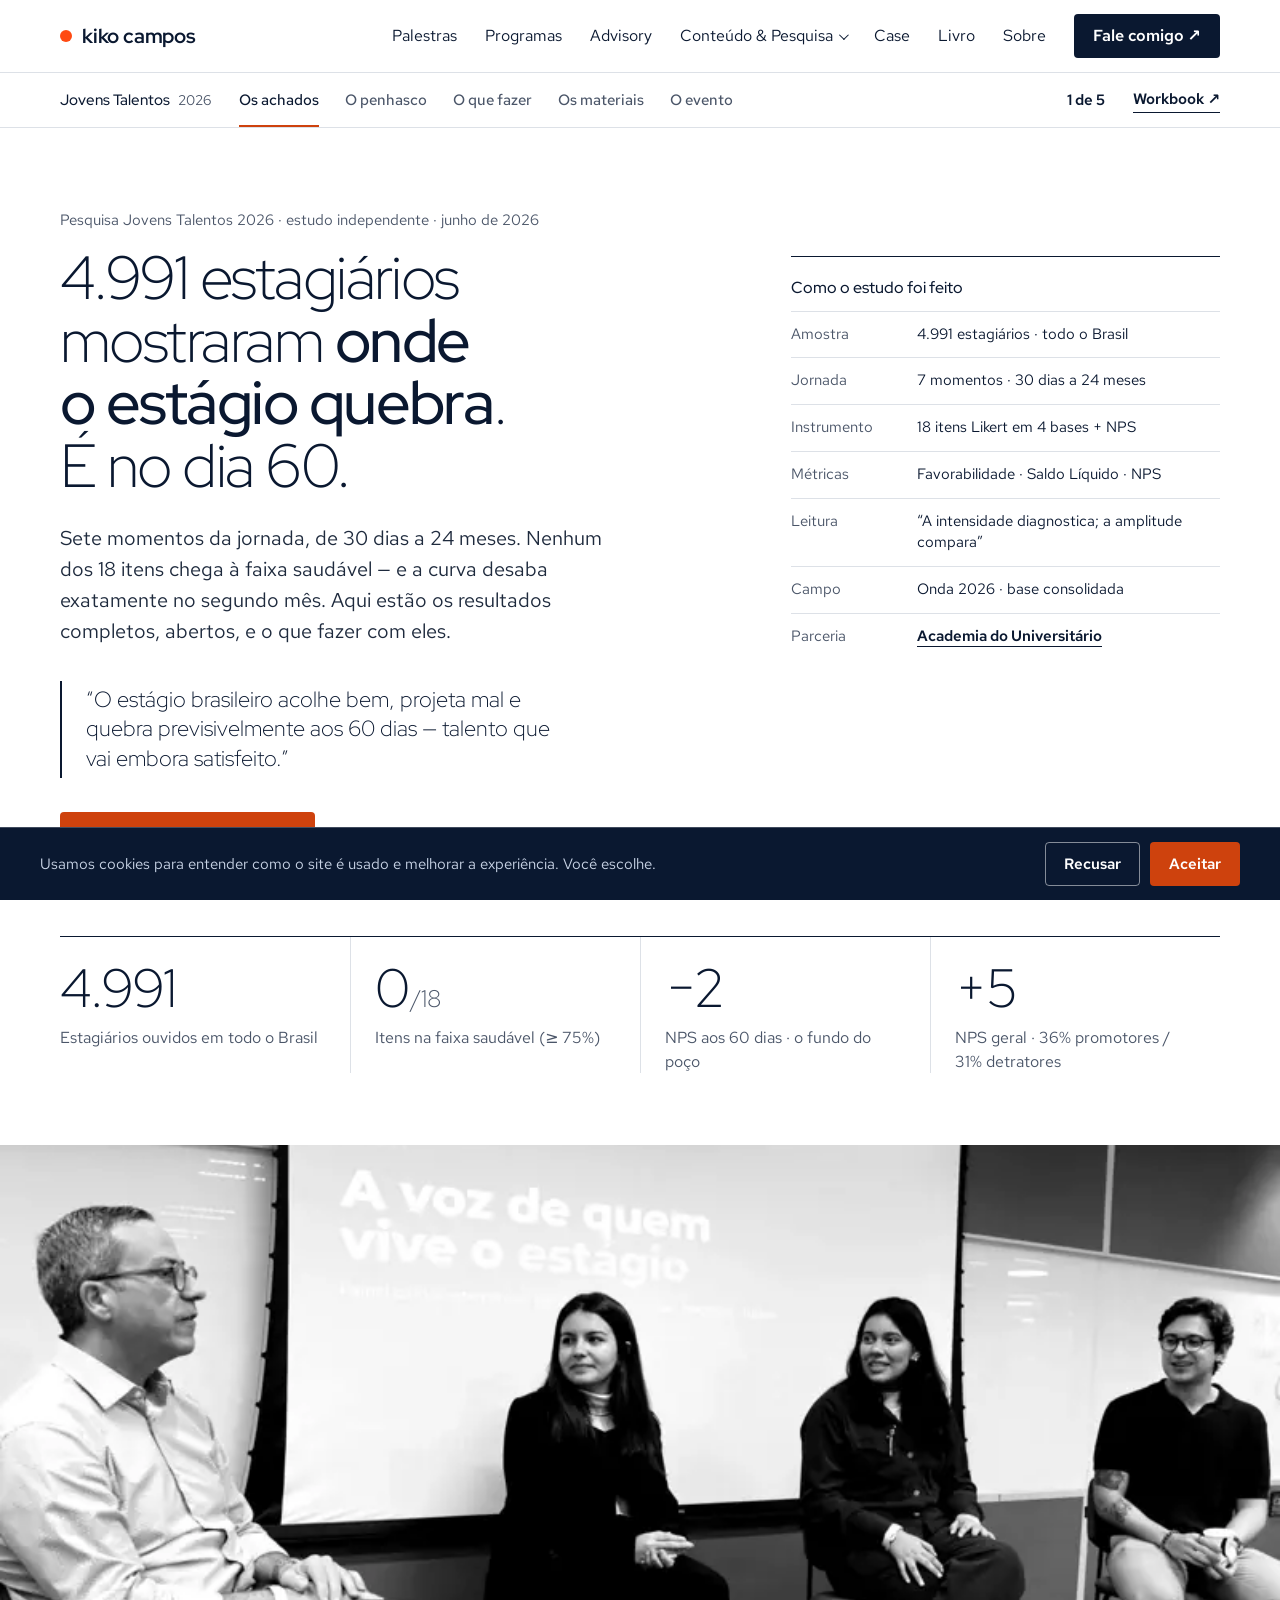
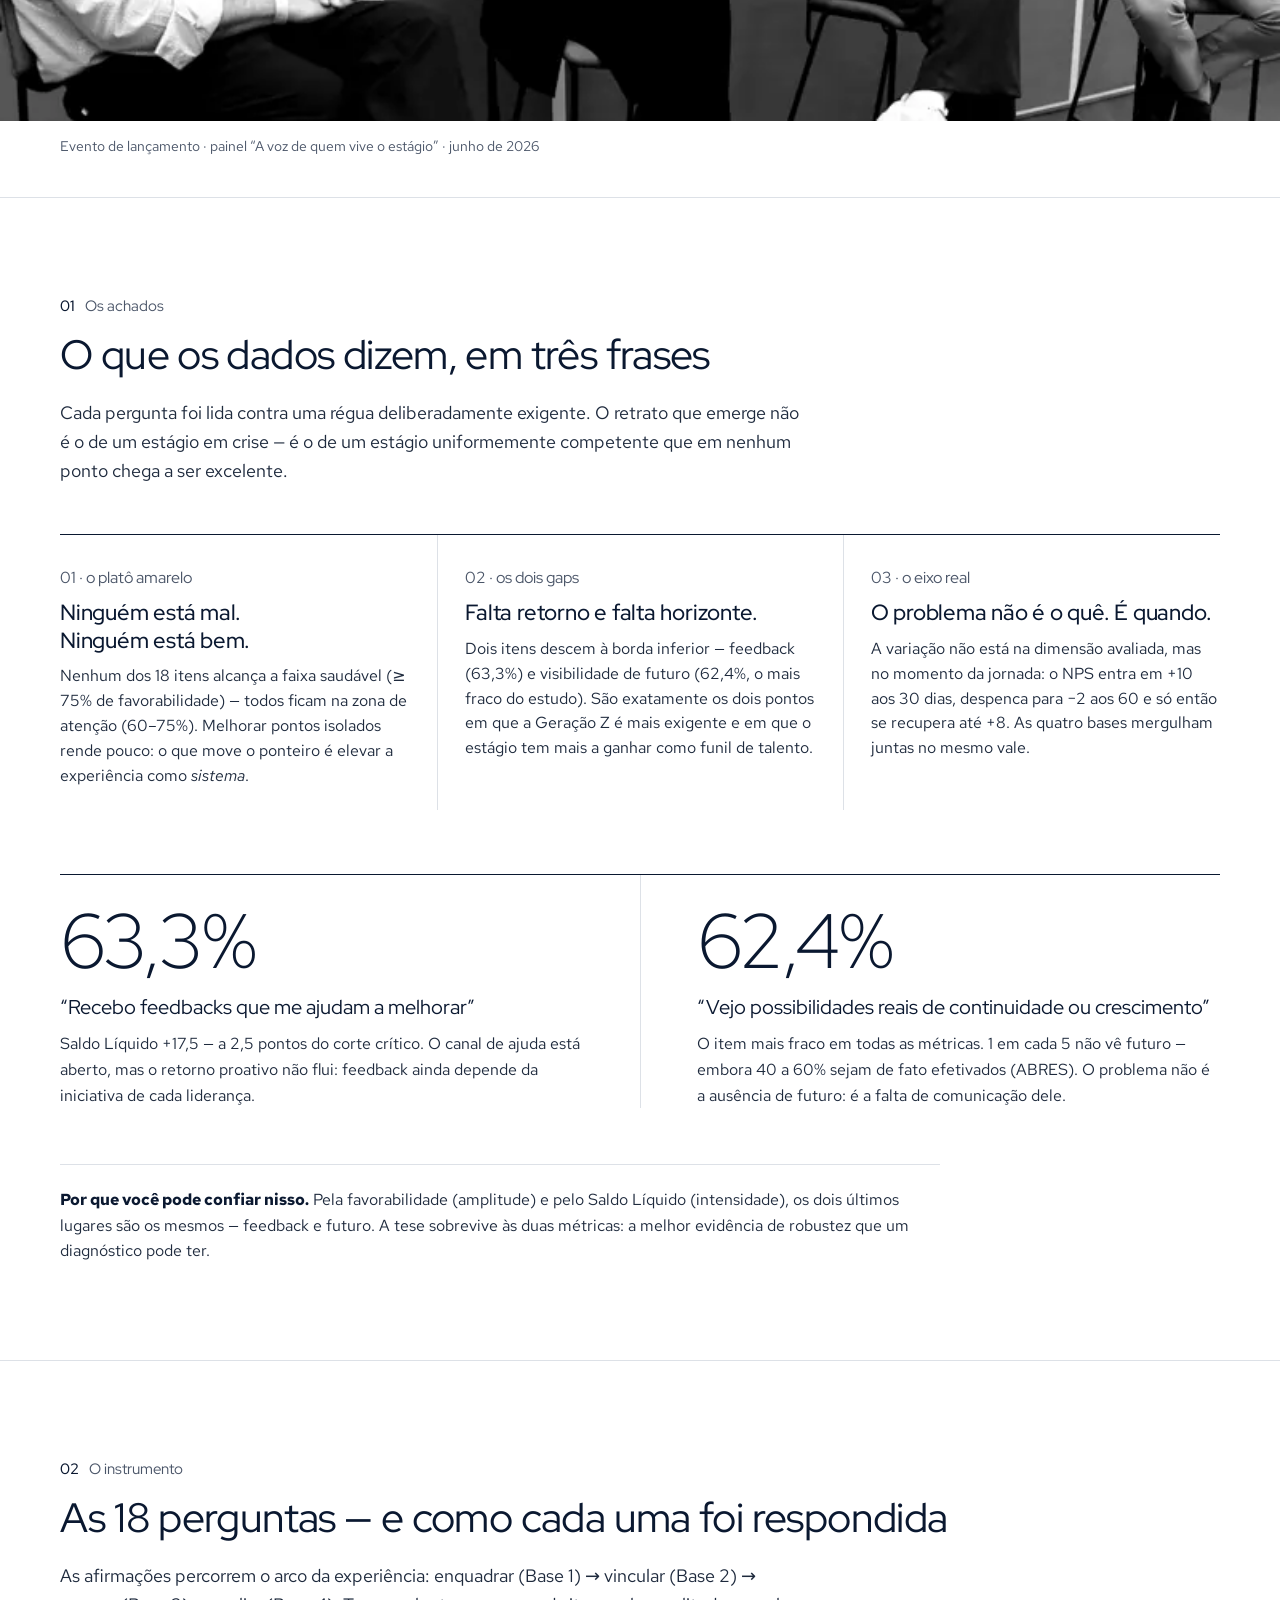
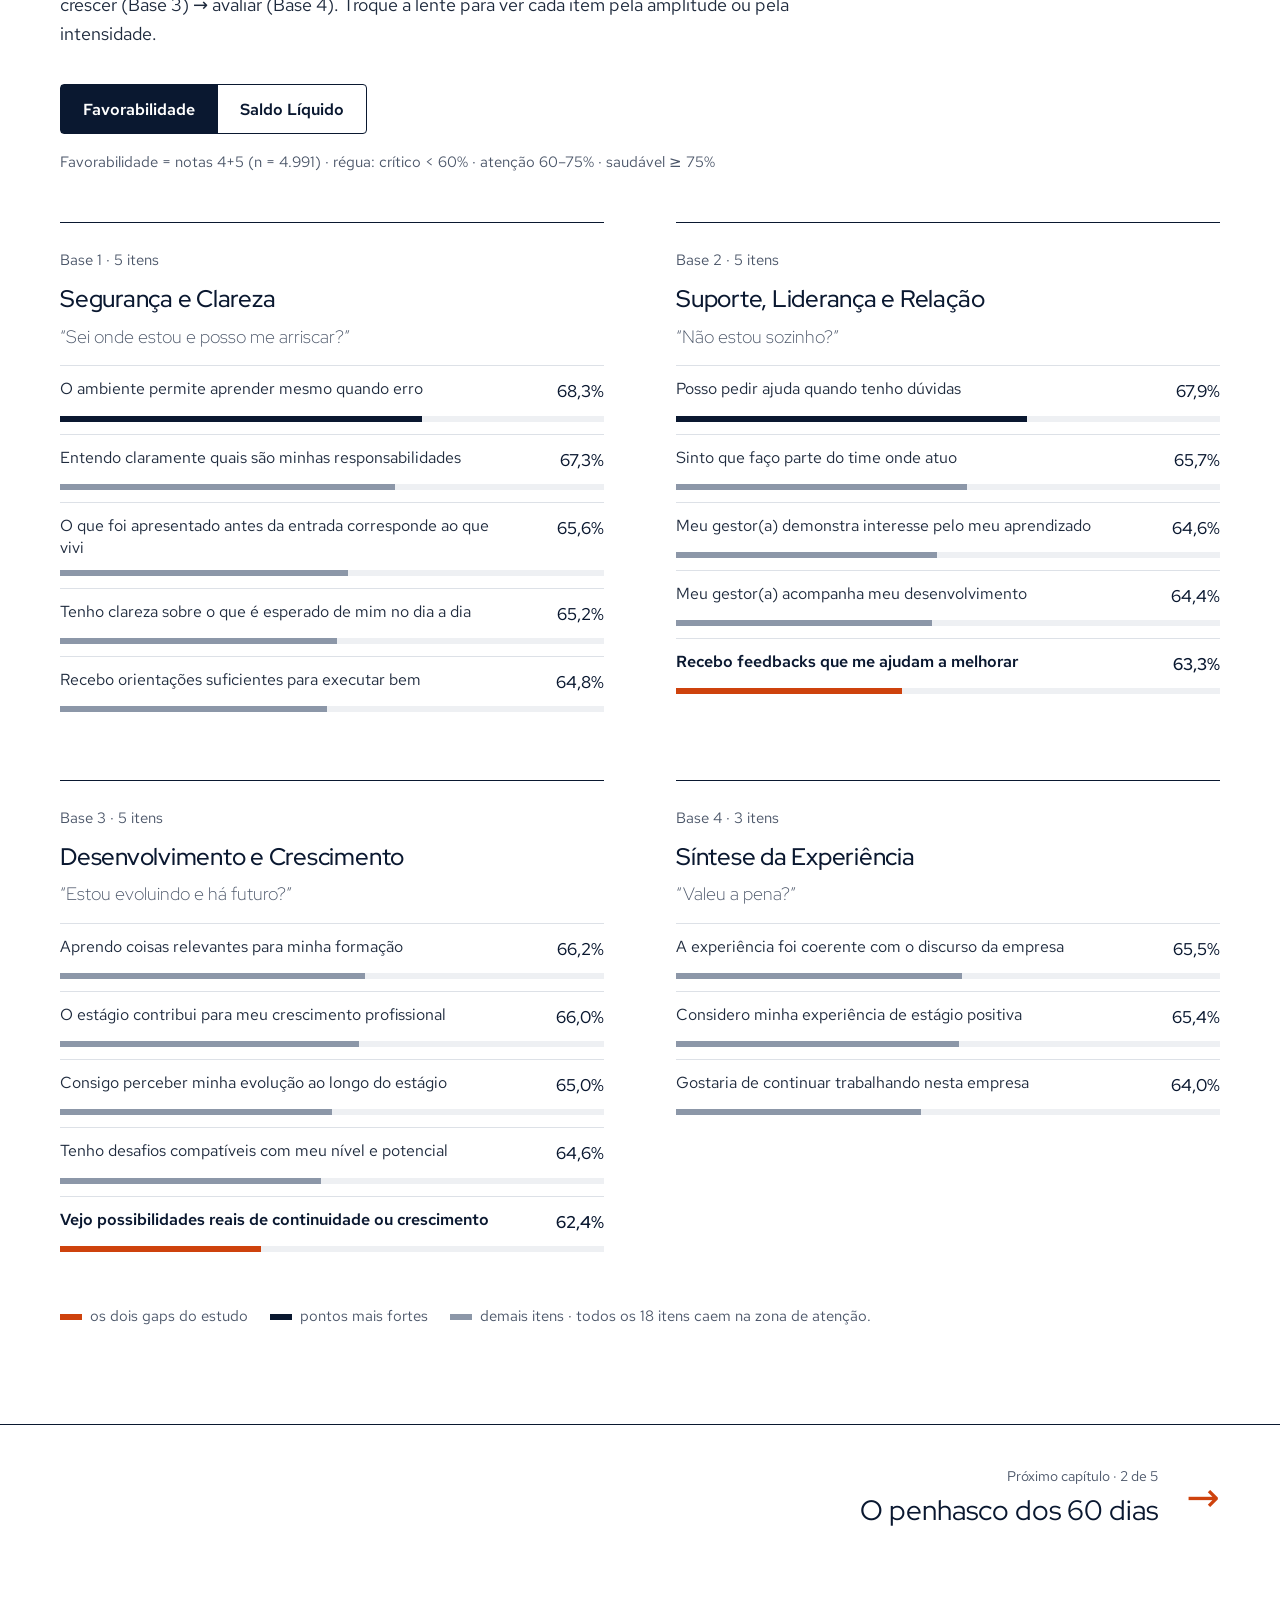
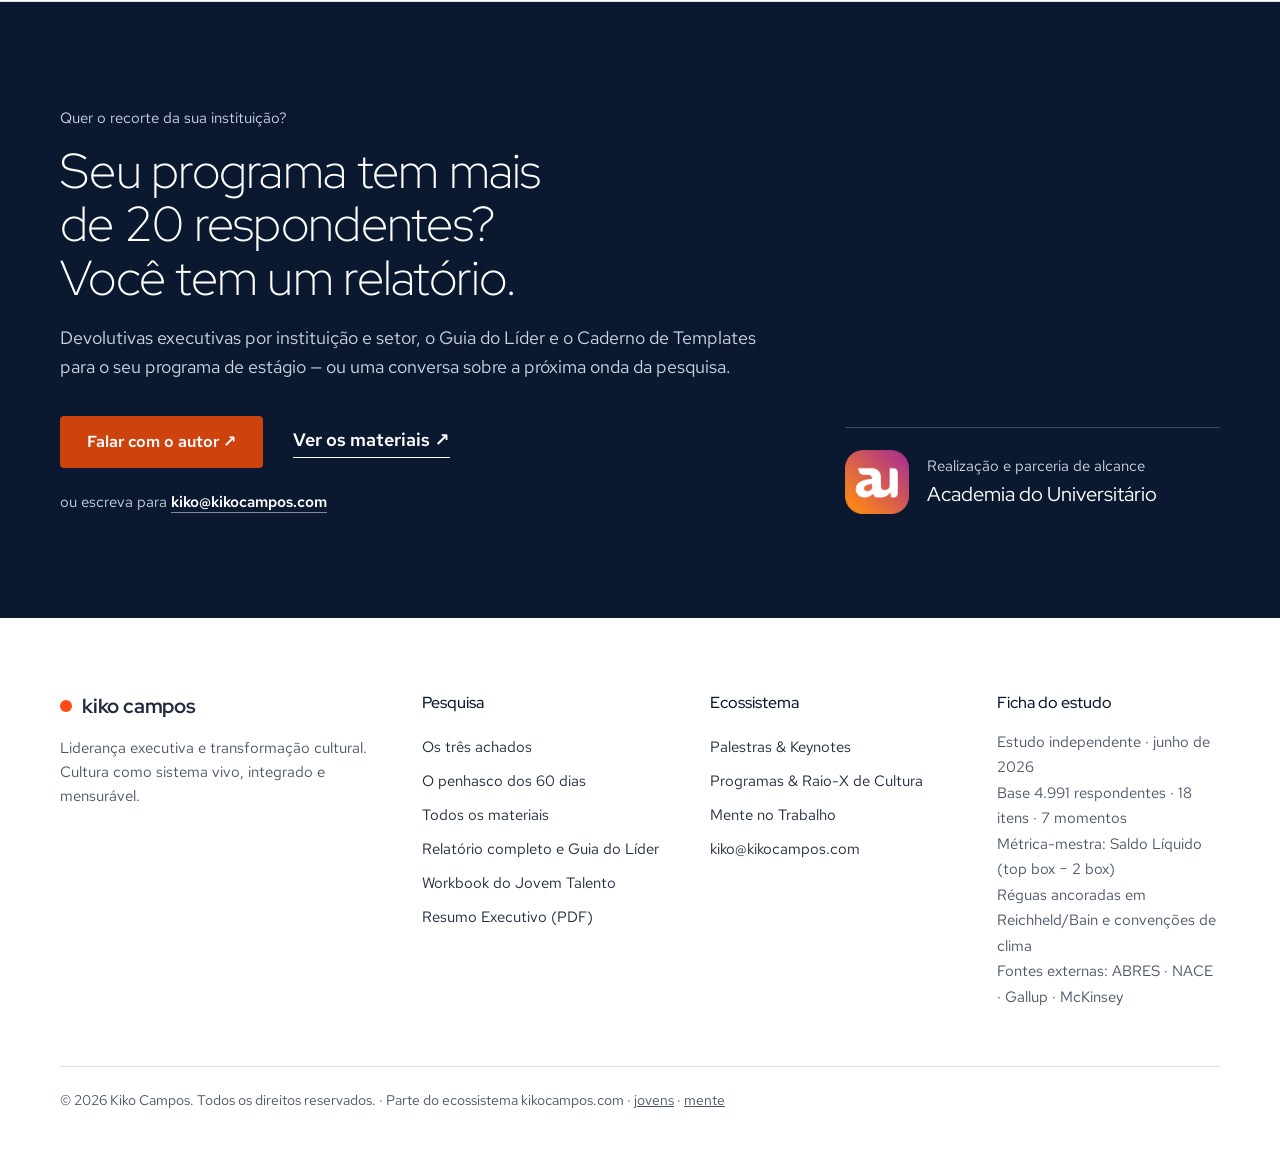
==== index.html @ c5d8033e "Imagem de compartilhamento v5 e ritmo vertical no celular Co-Authored-By: Claude Opus 5.5 <noreply@a" ====
<!DOCTYPE html>
<html lang="pt-BR">
<head>
<meta charset="UTF-8">
<meta name="viewport" content="width=device-width, initial-scale=1.0">
<title>Pesquisa Jovens Talentos 2026 — onde o estágio brasileiro quebra</title>
<meta name="description" content="4.991 estagiários mostraram onde a experiência de estágio quebra: no dia 60. Resultados completos, o penhasco dos 60 dias e os materiais para agir — sem custo.">
<link rel="canonical" href="https://jovens.kikocampos.com/">
<link rel="icon" type="image/png" href="https://kikocampos.com/favicon.png">
<link rel="apple-touch-icon" href="https://kikocampos.com/favicon.png">
<meta property="og:type" content="website">
<meta property="og:url" content="https://jovens.kikocampos.com/">
<meta property="og:title" content="4.991 estagiários mostraram onde o estágio quebra. É no dia 60.">
<meta property="og:description" content="Sete momentos da jornada, de 30 dias a 24 meses. Nenhum dos 18 itens chega à faixa saudável — e a curva desaba no segundo mês.">
<meta property="og:site_name" content="Kiko Campos">
<meta property="og:locale" content="pt_BR">
<meta property="og:image" content="https://jovens.kikocampos.com/og-jovens-v5.jpg">
<meta property="og:image:secure_url" content="https://jovens.kikocampos.com/og-jovens-v5.jpg">
<meta property="og:image:width" content="1200">
<meta property="og:image:height" content="630">
<meta property="og:image:type" content="image/jpeg">
<meta property="og:image:alt" content="Pesquisa Jovens Talentos 2026 — 4.991 estagiários mostraram onde o estágio quebra: é no dia 60.">
<meta name="twitter:card" content="summary_large_image">
<meta name="twitter:title" content="4.991 estagiários mostraram onde o estágio quebra. É no dia 60.">
<meta name="twitter:description" content="Sete momentos da jornada, de 30 dias a 24 meses. Nenhum dos 18 itens chega à faixa saudável — e a curva desaba no segundo mês.">
<meta name="twitter:image" content="https://jovens.kikocampos.com/og-jovens-v5.jpg">
<meta name="twitter:image:alt" content="Pesquisa Jovens Talentos 2026 — 4.991 estagiários mostraram onde o estágio quebra: é no dia 60.">
<link rel="preconnect" href="https://fonts.googleapis.com">
<link rel="preconnect" href="https://fonts.gstatic.com" crossorigin>
<link href="https://fonts.googleapis.com/css2?family=Red+Hat+Display:wght@300;400;500;700&family=Red+Hat+Text:wght@400;500;600&display=swap" rel="stylesheet">
<link rel="stylesheet" href="assets/site.css">
<link rel="stylesheet" href="assets/jovens.css">
<script async src="https://www.googletagmanager.com/gtag/js?id=G-RD1P3CKLSE"></script>
<script>
window.dataLayer=window.dataLayer||[];function gtag(){dataLayer.push(arguments);}
gtag('js', new Date());
gtag('consent','default',{'ad_storage':'denied','ad_user_data':'denied','ad_personalization':'denied','analytics_storage':'denied','wait_for_update':500});gtag('set','ads_data_redaction',true);gtag('set','url_passthrough',true);
if(document.cookie.indexOf('kc_cookie=accepted')>-1){gtag('consent','update',{'ad_storage':'granted','ad_user_data':'granted','ad_personalization':'granted','analytics_storage':'granted'});}
gtag('config','G-RD1P3CKLSE');
</script>
</head>
<body>
<a class="skip" href="#achados" style="position:absolute;left:-9999px">Pular para os resultados</a>
<aside class="rail" aria-hidden="true">
  <span class="dot"></span>
  <span class="rt"><b>Pesquisa Jovens Talentos</b> — 4.991 estagiários · 2026</span>
  <span class="rt">jovens.kikocampos.com</span>
</aside>
<nav><div class="wrap navin">
  <a class="brand" href="https://kikocampos.com/"><span class="dot"></span>kiko campos</a>
  <button class="navtoggle" type="button" aria-label="Abrir menu" aria-expanded="false" onclick="var o=document.body.classList.toggle('navopen');this.setAttribute('aria-expanded',o)">☰</button>
  <div class="links">
    <a href="https://kikocampos.com/palestras.html">Palestras</a><a href="https://kikocampos.com/programas.html">Programas</a><a href="https://kikocampos.com/advisory.html">Advisory</a><div class="dd"><button type="button" aria-haspopup="true" onclick="this.parentNode.classList.toggle('open')">Conteúdo &amp; Pesquisa</button><div class="menu"><a href="https://mente.kikocampos.com">Mente no Trabalho<small>Série semanal e newsletter</small></a><a href="https://jovens.kikocampos.com" aria-current="page">Pesquisa Jovens Talentos<small>4.991 estagiários ouvidos no Brasil</small></a><a href="https://kikocampos.com/seucodigo/index.html">Seu Código<small>Comece em 3 minutos</small></a><a href="https://kikocampos.com/manifesto.html">Manifesto</a></div></div><a href="https://kikocampos.com/cultura-como-sistema/index.html">Case</a><a href="https://kikocampos.com/livro.html">Livro</a><a href="https://kikocampos.com/sobre.html">Sobre</a>
    <a class="btn btn-n" href="#contato">Fale comigo&nbsp;↗</a>
  </div>
</div></nav>

<div class="jbar" aria-label="Capítulos da pesquisa"><div class="wrap">
  <span class="nm">Jovens Talentos<small>2026</small></span>
  <div class="tabs">
    <a href="#cap-1" data-go="0">Os achados</a><a href="#cap-2" data-go="1">O penhasco</a><a href="#cap-3" data-go="2">O que fazer</a><a href="#cap-4" data-go="3">Os materiais</a><a href="#cap-5" data-go="4">O evento</a>
  </div>
  <span class="cnt"><b class="count">1 de 5</b></span>
  <a class="side" href="https://jovens.kikocampos.com/workbook.html">Workbook&nbsp;↗</a>
</div></div>

<main>
<header class="jhero"><div class="wrap">
  <span class="label">Pesquisa Jovens Talentos 2026 · estudo independente · junho de 2026</span>
  <div class="grid">
    <div>
      <h1>4.991 estagiários mostraram <span class="hot">onde o estágio quebra</span>. É no dia 60.</h1>
      <p class="lead">Sete momentos da jornada, de 30 dias a 24 meses. Nenhum dos 18 itens chega à faixa saudável — e a curva desaba exatamente no segundo mês. Aqui estão os resultados completos, abertos, e o que fazer com eles.</p>
      <div class="these">
        <p>“O estágio brasileiro acolhe bem, projeta mal e quebra previsivelmente aos 60 dias — talento que vai embora satisfeito.”</p>
      </div>
      <div class="ctas">
        <a class="btn btn-p" href="#jornada">Ver onde a curva desaba&nbsp;↗</a>
        <a class="lnk" href="#solucoes">Pegar os materiais&nbsp;↗</a>
        <span class="note">Tudo sem custo</span>
      </div>
    </div>
    <aside class="ficha-m" aria-label="Ficha metodológica">
      <div class="t">Como o estudo foi feito</div>
      <div class="r"><span class="k">Amostra</span><span class="v">4.991 estagiários · todo o Brasil</span></div>
      <div class="r"><span class="k">Jornada</span><span class="v">7 momentos · 30 dias a 24 meses</span></div>
      <div class="r"><span class="k">Instrumento</span><span class="v">18 itens Likert em 4 bases + NPS</span></div>
      <div class="r"><span class="k">Métricas</span><span class="v">Favorabilidade · Saldo Líquido · NPS</span></div>
      <div class="r"><span class="k">Leitura</span><span class="v">“A intensidade diagnostica; a amplitude compara”</span></div>
      <div class="r"><span class="k">Campo</span><span class="v">Onda 2026 · base consolidada</span></div>
      <div class="r"><span class="k">Parceria</span><span class="v"><a href="https://www.instagram.com/academiadouniversitario/" target="_blank" rel="noopener">Academia do Universitário</a></span></div>
    </aside>
  </div>

  <div class="stat4">
    <div><div class="n">4.991</div><div class="l">Estagiários ouvidos em todo o Brasil</div></div>
    <div><div class="n">0<small>/18</small></div><div class="l">Itens na faixa saudável (≥ 75%)</div></div>
    <div><div class="n">−2</div><div class="l">NPS aos 60 dias · o fundo do poço</div></div>
    <div><div class="n">+5</div><div class="l">NPS geral · 36% promotores / 31% detratores</div></div>
  </div>

  <figure class="band" style="margin-bottom:0">
    <img width="1600" height="1066" src="img/painel-voz-estagio.webp" srcset="img/painel-voz-estagio-800.webp 800w, img/painel-voz-estagio.webp 1600w" sizes="(max-width:900px) 100vw, 50vw" alt="Painel do evento de lançamento com estagiários e mediador diante do telão ‘A voz de quem vive o estágio’.">
  </figure>
  <p class="credit">Evento de lançamento · painel “A voz de quem vive o estágio” · junho de 2026</p>
</div></header>

<!-- ============ CAPÍTULO 1 · OS ACHADOS ============ -->
<div class="capitulo" id="cap-1">
<section class="sec" id="achados"><div class="wrap">
  <span class="secnum"><b>01</b>Os achados</span>
  <h2>O que os dados dizem, em três frases</h2>
  <p class="intro">Cada pergunta foi lida contra uma régua deliberadamente exigente. O retrato que emerge não é o de um estágio em crise — é o de um estágio uniformemente competente que em nenhum ponto chega a ser excelente.</p>
  <div class="ruled c3" style="margin-top:48px">
    <div><span class="num">01 · o platô amarelo</span><h3>Ninguém está mal. Ninguém está bem.</h3><p>Nenhum dos 18 itens alcança a faixa saudável (≥ 75% de favorabilidade) — todos ficam na zona de atenção (60–75%). Melhorar pontos isolados rende pouco: o que move o ponteiro é elevar a experiência como <em>sistema</em>.</p></div>
    <div><span class="num">02 · os dois gaps</span><h3>Falta retorno e falta horizonte.</h3><p>Dois itens descem à borda inferior — feedback (63,3%) e visibilidade de futuro (62,4%, o mais fraco do estudo). São exatamente os dois pontos em que a Geração Z é mais exigente e em que o estágio tem mais a ganhar como funil de talento.</p></div>
    <div><span class="num">03 · o eixo real</span><h3>O problema não é o quê. É quando.</h3><p>A variação não está na dimensão avaliada, mas no momento da jornada: o NPS entra em +10 aos 30 dias, despenca para −2 aos 60 e só então se recupera até +8. As quatro bases mergulham juntas no mesmo vale.</p></div>
  </div>

  <div class="gaps2">
    <div>
      <div class="big">63,3%</div>
      <p class="q">“Recebo feedbacks que me ajudam a melhorar”</p>
      <p>Saldo Líquido +17,5 — a 2,5 pontos do corte crítico. O canal de ajuda está aberto, mas o retorno proativo não flui: feedback ainda depende da iniciativa de cada liderança.</p>
    </div>
    <div>
      <div class="big">62,4%</div>
      <p class="q">“Vejo possibilidades reais de continuidade ou crescimento”</p>
      <p>O item mais fraco em todas as métricas. 1 em cada 5 não vê futuro — embora 40 a 60% sejam de fato efetivados (ABRES). O problema não é a ausência de futuro: é a falta de comunicação dele.</p>
    </div>
  </div>
  <p class="confia"><b>Por que você pode confiar nisso.</b> Pela favorabilidade (amplitude) e pelo Saldo Líquido (intensidade), os dois últimos lugares são os mesmos — feedback e futuro. A tese sobrevive às duas métricas: a melhor evidência de robustez que um diagnóstico pode ter.</p>
</div></section>

<section class="sec" id="instrumento"><div class="wrap">
  <span class="secnum"><b>02</b>O instrumento</span>
  <h2>As 18 perguntas — e como cada uma foi respondida</h2>
  <p class="intro">As afirmações percorrem o arco da experiência: enquadrar (Base&nbsp;1) → vincular (Base&nbsp;2) → crescer (Base&nbsp;3) → avaliar (Base&nbsp;4). Troque a lente para ver cada item pela amplitude ou pela intensidade.</p>
  <div class="lens" role="tablist" aria-label="Lente de leitura">
    <button class="on" id="btn-fav" onclick="setLens('fav')" role="tab" aria-selected="true">Favorabilidade</button>
    <button id="btn-sl" onclick="setLens('sl')" role="tab" aria-selected="false">Saldo Líquido</button>
  </div>
  <div class="lens-sub" id="lens-sub">Favorabilidade = notas 4+5 (n = 4.991) · régua: crítico &lt; 60% · atenção 60–75% · saudável ≥ 75%</div>
  <div class="bases" id="bases"></div>
  <div class="regua" id="regua-note">
    <span><span class="sw" style="background:var(--orange)"></span>os dois gaps do estudo</span>
    <span><span class="sw" style="background:var(--ink)"></span>pontos mais fortes</span>
    <span><span class="sw" style="background:#8C97A8"></span>demais itens · todos os 18 itens caem na zona de atenção.</span>
  </div>
</div></section>
<nav class="cap-next" aria-label="Navegação entre capítulos"><div class="wrap">
  <span></span>
  <a class="next" href="#cap-2" data-go="1"><span class="k">Próximo capítulo · 2 de 5</span><span class="t">O penhasco dos 60 dias</span><span class="ar" aria-hidden="true">→</span></a>
</div></nav>
</div>

<!-- ============ CAPÍTULO 2 · O PENHASCO ============ -->
<div class="capitulo" id="cap-2">
<section class="sec" id="jornada"><div class="wrap">
  <span class="secnum"><b>03</b>A jornada</span>
  <h2>O penhasco dos 60 dias</h2>
  <p class="intro">Aos 30 dias, o encantamento da chegada. Aos 60, o choque de realidade: a rotina se instala e o gap entre o prometido e o vivido fica exposto. É o ponto de maior risco de evasão silenciosa — a quebra empírica do contrato psicológico.</p>
  <div class="chart" id="chart-frame">
    <div class="ct">Curva de NPS ao longo da jornada · M1 a M7</div>
    <div id="nps-chart"></div>
    <div class="tip" id="tip"></div>
  </div>
  <div class="vale-wrap">
    <div>
      <span class="label">Não é artefato do NPS</span>
      <p>O Saldo Líquido das quatro bases mergulha aos 60 dias e se recupera depois. O vale é um fenômeno da jornada, não de uma dimensão específica.</p>
    </div>
    <div class="tscroll"><table class="tbl vale">
      <thead><tr><th>Momento</th><th>Segurança</th><th>Suporte</th><th>Desenv.</th><th>Síntese</th></tr></thead>
      <tbody>
        <tr><td>M1 · 30 dias</td><td>+24,4</td><td>+24,9</td><td>+20,9</td><td>+22,8</td></tr>
        <tr class="v"><td>M2 · 60 dias</td><td>+15,1</td><td>+16,2</td><td>+15,0</td><td>+14,3</td></tr>
        <tr><td>M3 · 90 dias</td><td>+17,6</td><td>+15,5</td><td>+20,5</td><td>+16,1</td></tr>
        <tr><td>M4 · 6 meses</td><td>+21,0</td><td>+21,8</td><td>+20,1</td><td>+22,7</td></tr>
        <tr><td>M5 · 12 meses</td><td>+22,4</td><td>+21,6</td><td>+23,2</td><td>+23,2</td></tr>
        <tr><td>M6 · 18 meses</td><td>+24,7</td><td>+20,1</td><td>+21,3</td><td>+23,0</td></tr>
        <tr><td>M7 · 24 meses</td><td>+24,1</td><td>+21,8</td><td>+22,6</td><td>+24,3</td></tr>
      </tbody>
    </table></div>
  </div>
</div>
<div class="eq"><div class="wrap">
  <div class="row"><span>experiência boa</span><span class="op">+</span><span>futuro invisível</span><span class="op">=</span><span class="res">talento que vai embora satisfeito</span></div>
  <p>O sistema produz satisfação sem produzir lealdade — e a distância entre as duas é feita exatamente dos dois gaps. O contingente de 1 em cada 5 “em cima do muro” sobre permanecer (18,4%, a maior fatia neutra do estudo) não é um problema: é a maior reserva de retenção disponível, sensível a gestos de baixo custo.</p>
</div></div>
</section>

<section class="sec" id="funil"><div class="wrap">
  <span class="secnum"><b>04</b>O funil</span>
  <h2>A porta é estreita — e ninguém avisa quem já entrou</h2>
  <p class="intro">O estágio é a principal porta de entrada formal do mercado de trabalho brasileiro. O sistema converte bem. Só não comunica essa conversão a quem está dentro.</p>
  <div class="ruled c3" style="margin-top:48px">
    <div><div class="big">20,1 <span style="font-size:.5em">mi</span></div><p style="margin-top:14px">de estudantes aptos a estagiar no Brasil — o tamanho do funil na entrada (ABRES).</p></div>
    <div><div class="big">~6%</div><p style="margin-top:14px">conseguem uma vaga. A porta de entrada é valiosa justamente porque é estreita.</p></div>
    <div><div class="big">40–60%</div><p style="margin-top:14px">dos estagiários são efetivados. O funil converte 4 a 6 em cada 10 — mas o jovem não enxerga esse futuro. A correção é barata: é processo, não orçamento.</p></div>
  </div>
</div></section>
<nav class="cap-next" aria-label="Navegação entre capítulos"><div class="wrap">
  <a class="prev" href="#cap-1" data-go="0">← Os achados</a>
  <a class="next" href="#cap-3" data-go="2"><span class="k">Próximo capítulo · 3 de 5</span><span class="t">O que fazer — alguém já resolveu isso</span><span class="ar" aria-hidden="true">→</span></a>
</div></nav>
</div>

<!-- ============ CAPÍTULO 3 · O QUE FAZER ============ -->
<div class="capitulo" id="cap-3">
<section class="sec" id="excelencia"><div class="wrap">
  <span class="secnum"><b>05</b>A excelência</span>
  <div class="eden">
    <div>
      <h2>Alguém já resolveu isso</h2>
      <p class="intro">Enquanto a média do país trava na zona de atenção, algumas organizações já entregam experiência de excelência. O caso mais sólido da onda 2026 é a <b>Edenred</b> — 1º lugar no Prêmio Melhor Experiência do Estagiário, com a maior base privada do estudo. A prova de que o platô não é destino: <em>é escolha de gestão</em>.</p>
      <div class="estat">
        <div><div class="n accent">+86,8</div><div class="l">Saldo Líquido · vs. +26,2 na média das privadas</div></div>
        <div><div class="n">96,8%</div><div class="l">Favorabilidade média nos 18 itens</div></div>
        <div><div class="n">+96,7</div><div class="l">NPS · apenas 1,1% de insatisfeitos</div></div>
        <div><div class="n">61</div><div class="l">Respondentes · base robusta para leitura individual</div></div>
      </div>
    </div>
    <figure style="margin:0">
      <div class="ph"><img width="1100" height="733" src="img/edenred-premio.webp" srcset="img/edenred-premio-800.webp 800w, img/edenred-premio.webp 1100w" sizes="(max-width:900px) 100vw, 50vw" alt="Equipe da Edenred recebendo o troféu de 1º lugar do Prêmio Melhor Experiência do Estagiário." loading="lazy"></div>
      <figcaption class="credit">Edenred · 1º lugar · Prêmio Melhor Experiência do Estagiário 2026</figcaption>
    </figure>
  </div>
</div></section>

<section class="sec" id="frentes"><div class="wrap">
  <span class="secnum"><b>06</b>As frentes</span>
  <h2>Três frentes. Cada uma com indicador, meta e dono.</h2>
  <p class="intro">Na ordem em que movem o ponteiro. As metas serão validadas em grupos-piloto e acompanhadas prioritariamente em Saldo Líquido.</p>
  <div class="frentes">
    <div class="frente">
      <div class="fn">1</div>
      <h3>Blinde o marco dos 60 dias</h3>
      <div>
        <p>Trate o onboarding como processo de 2 a 3 meses e recontrate expectativas no fim do 2º mês — atacando o vale onde ele acontece.</p>
        <div class="kpis">
          <div class="kpi"><div class="k">Indicador-líder</div><div class="v">NPS no M2: −2 → +5</div></div>
          <div class="kpi"><div class="k">Horizonte</div><div class="v">12 meses</div></div>
          <div class="kpi"><div class="k">Dono</div><div class="v">RH + gestores de estágio</div></div>
        </div>
      </div>
    </div>
    <div class="frente">
      <div class="fn">2</div>
      <h3>Profissionalize a cadência de feedback</h3>
      <div>
        <p>Transforme o feedback de evento esporádico em ritual previsível, reduzindo a dependência do gestor individual.</p>
        <div class="kpis">
          <div class="kpi"><div class="k">Indicador-líder</div><div class="v">Feedback: 63,3% → 75%</div></div>
          <div class="kpi"><div class="k">Horizonte</div><div class="v">2 ondas</div></div>
          <div class="kpi"><div class="k">Dono</div><div class="v">Liderança direta + RH</div></div>
        </div>
      </div>
    </div>
    <div class="frente">
      <div class="fn">3</div>
      <h3>Torne o futuro visível</h3>
      <div>
        <p>Explicite trilhas de continuidade e critérios de efetivação, convertendo a grande zona de indecisos em intenção de permanência.</p>
        <div class="kpis">
          <div class="kpi"><div class="k">Indicador-líder</div><div class="v">Futuro: 62,4% → 75%</div></div>
          <div class="kpi"><div class="k">Horizonte</div><div class="v">2 ondas</div></div>
          <div class="kpi"><div class="k">Dono</div><div class="v">RH + comunicação interna</div></div>
        </div>
      </div>
    </div>
  </div>
  <div class="porque">
    <span class="label">Por que vale agir</span>
    <p>Cada frente é, essencialmente, processo e capacitação de gestores — não orçamento novo. Mesmo sob premissas conservadoras, o custo da quebra (saída precoce + funil de efetivação perdido + reputação) paga muitas vezes o investimento.</p>
  </div>
</div></section>
<nav class="cap-next" aria-label="Navegação entre capítulos"><div class="wrap">
  <a class="prev" href="#cap-2" data-go="1">← O penhasco</a>
  <a class="next" href="#cap-4" data-go="3"><span class="k">Próximo capítulo · 4 de 5</span><span class="t">O que você leva daqui</span><span class="ar" aria-hidden="true">→</span></a>
</div></nav>
</div>

<!-- ============ CAPÍTULO 4 · OS MATERIAIS ============ -->
<div class="capitulo" id="cap-4">
<section class="sec" id="solucoes"><div class="wrap">
  <span class="secnum"><b>07</b>Os materiais</span>
  <h2>O que você leva daqui</h2>
  <p class="sistema">O diagnóstico não termina em números. A pesquisa deu origem a um sistema completo de instrumentos — do documento metodológico ao caderno do próprio estagiário. Tudo sem custo. Os materiais sob solicitação chegam por e-mail: nome e e-mail, sem cadastro e sem lista.</p>
  <div class="ruled c3 sol-g">
    <div><span class="st accent">Comece por aqui · decisão</span><h3>Resumo Executivo</h3><p>A jornada do estágio em uma página: a tese, os três achados, os dois gaps e as três frentes — com indicador, meta e dono. Se você tem cinco minutos, é este.</p><div class="sfor">Para diretoria e lideranças de People</div><div class="sol-dl"><a href="./solucoes/Resumo_Executivo_JT2026.pdf" download>Baixar agora · PDF</a></div></div>
    <div><span class="st">Diagnóstico</span><h3>Documento-Base 2026</h3><p>O estudo completo em 44 páginas: metodologia, as duas lentes de leitura, as 18 fichas analíticas item a item, a jornada M1–M7 e as referências que ancoram cada régua.</p><div class="sfor">Para RH, pesquisa e comitês executivos</div><div class="sol-dl sol-req"><a href="https://docs.google.com/forms/d/e/1FAIpQLSfpSC-jEnh8XxHplyyTdsv8-D0grBUS-hpfKiO3R7kvJJO3zw/viewform?usp=pp_url&entry.1387078464=Documento-Base%202026" target="_blank" rel="noopener">Receber o estudo completo</a><div class="req-note">Nome e e-mail · sem cadastro, sem lista</div></div></div>
    <div><span class="st">Liderança</span><h3>Guia do Líder de Jovens Talentos</h3><p>Playbook operacional v2.0 para o gestor direto: a rotina mínima, a jornada dia a dia (da chegada ao penhasco dos 60 dias), conversas prontas, régua de maturidade e capítulo de inclusão e equidade.</p><div class="sfor">Para gestores e supervisores diretos</div><div class="sol-dl sol-req"><a href="https://docs.google.com/forms/d/e/1FAIpQLSfpSC-jEnh8XxHplyyTdsv8-D0grBUS-hpfKiO3R7kvJJO3zw/viewform?usp=pp_url&entry.1387078464=Guia%20do%20L%C3%ADder%20de%20Jovens%20Talentos" target="_blank" rel="noopener">Receber o Guia do Líder</a><div class="req-note">Nome e e-mail · sem cadastro, sem lista</div></div></div>
    <div><span class="st">Para o estagiário</span><h3>Workbook do Jovem Talento</h3><p>O caderno interativo do outro lado da mesa: o que fazer, o que pedir e quando, em cada um dos sete momentos. Preenche no navegador, salva em PDF ou imprime.</p><div class="sfor">Para o próprio jovem — e para o programa distribuir</div><div class="sol-dl"><a href="https://jovens.kikocampos.com/workbook.html">Abrir o workbook</a></div></div>
    <div><span class="st">Ferramentas</span><h3>Caderno de Templates Editáveis</h3><p>Os 8 instrumentos do Guia prontos para copiar e preencher: ficha do jovem, checklists, roteiro da primeira tarefa, planos de ação, PDI e conversa de encerramento.</p><div class="sfor">Uma cópia por estagiário</div><div class="sol-dl sol-req"><a href="https://docs.google.com/forms/d/e/1FAIpQLSfpSC-jEnh8XxHplyyTdsv8-D0grBUS-hpfKiO3R7kvJJO3zw/viewform?usp=pp_url&entry.1387078464=Caderno%20de%20Templates%20Edit%C3%A1veis" target="_blank" rel="noopener">Receber os templates</a><div class="req-note">Nome e e-mail · sem cadastro, sem lista</div></div></div>
    <div><span class="st">Repertório</span><h3>Curadoria de Referências</h3><p>Autores e publicações organizados nos três eixos frágeis — feedback, futuro e o penhasco — mais o eixo transversal Geração Z. De McKinsey e Gallup a frameworks prontos para virar prática.</p><div class="sfor">Para times de People e desenvolvimento</div><div class="sol-dl sol-req"><a href="https://docs.google.com/forms/d/e/1FAIpQLSfpSC-jEnh8XxHplyyTdsv8-D0grBUS-hpfKiO3R7kvJJO3zw/viewform?usp=pp_url&entry.1387078464=Curadoria%20de%20Refer%C3%AAncias" target="_blank" rel="noopener">Receber a curadoria</a><div class="req-note">Nome e e-mail · sem cadastro, sem lista</div></div></div>
    <div><span class="st">Medição</span><h3>Pulso de Experiência</h3><p>Instrumento local de 4 indicadores — feedback, futuro, NPS e conexão — aplicado nos dias 30, 60 e 90. Espelha os itens frágeis do estudo nacional e vira gestão por meio de régua de leitura e plano de 14 dias.</p><div class="sfor">Sob consulta · fale comigo</div><div class="sol-dl sol-req"><a href="https://mail.google.com/mail/?view=cm&fs=1&to=kiko@kikocampos.com&su=Pulso%20de%20Experi%C3%AAncia%20%C2%B7%20Jovens%20Talentos%202026" target="_blank" rel="noopener">Falar sobre o Pulso</a></div></div>
    <div><span class="st">Benchmark</span><h3>Ranking e relatórios individuais</h3><p>Devolutivas por instituição (bases com mais de 20 respondentes), ranking por Saldo Líquido nos setores público e privado e o Prêmio Melhor Experiência do Estagiário.</p><div class="sfor">Sob consulta · recorte da sua instituição</div><div class="sol-dl sol-req"><a href="https://mail.google.com/mail/?view=cm&fs=1&to=kiko@kikocampos.com&su=Relat%C3%B3rio%20individual%20%C2%B7%20Jovens%20Talentos%202026" target="_blank" rel="noopener">Pedir o meu recorte</a></div></div>
    <div><span class="st">Comunicação</span><h3>Press Kit e Release</h3><p>Os destaques do estudo preparados para pauta: a tese, os números-âncora, o penhasco dos 60 dias e o caso de excelência — sob embargo a combinar.</p><div class="sfor">Para imprensa e conteúdo</div><div class="sol-dl"><a href="./solucoes/Press_Kit_JT2026.pdf" download>Press Kit</a><a href="./solucoes/Release_Imprensa_JT2026.pdf" download>Release</a></div></div>
  </div>
</div></section>
<nav class="cap-next" aria-label="Navegação entre capítulos"><div class="wrap">
  <a class="prev" href="#cap-3" data-go="2">← O que fazer</a>
  <a class="next" href="#cap-5" data-go="4"><span class="k">Próximo capítulo · 5 de 5</span><span class="t">Devolvemos o dado a quem o gerou</span><span class="ar" aria-hidden="true">→</span></a>
</div></nav>
</div>

<!-- ============ CAPÍTULO 5 · O EVENTO ============ -->
<div class="capitulo" id="cap-5">
<section class="sec" id="evento"><div class="wrap">
  <span class="secnum"><b>08</b>O evento</span>
  <h2>Devolvemos o dado a quem o gerou</h2>
  <p class="intro">Os resultados foram apresentados em evento para lideranças de RH, com painel de estagiários comentando os achados ao vivo — e uma plateia que topou olhar no espelho. <em>Passar não é o mesmo que prosperar.</em></p>
  <div class="gal">
    <figure class="g1" data-cap="A leitura dos dados — os dois gaps do estudo"><div class="ph"><img width="1100" height="733" src="img/leitura-dois-gaps.webp" srcset="img/leitura-dois-gaps-800.webp 800w, img/leitura-dois-gaps.webp 1100w" sizes="(max-width:900px) 100vw, 50vw" alt="Apresentador diante do slide ‘Feedback e futuro são os dois gaps do estudo’, com 63,3% e 62,4% em destaque." loading="lazy"></div><figcaption>A leitura dos dados · os dois gaps</figcaption></figure>
    <figure class="g2" data-cap="Painel com estagiários — a voz de quem vive o estágio"><div class="ph"><img width="1100" height="733" src="img/painel-estagiarias.webp" srcset="img/painel-estagiarias-800.webp 800w, img/painel-estagiarias.webp 1100w" sizes="(max-width:900px) 100vw, 50vw" alt="Mediador e três estagiárias no painel, diante do telão ‘A voz de quem vive o estágio’." loading="lazy"></div><figcaption>O painel</figcaption></figure>
    <figure class="g3" data-cap="A plateia de RH em conversa"><div class="ph"><img width="1100" height="733" src="img/plateia-rh.webp" srcset="img/plateia-rh-800.webp 800w, img/plateia-rh.webp 1100w" sizes="(max-width:900px) 100vw, 50vw" alt="Participantes da plateia conversando em grupos durante o evento." loading="lazy"></div><figcaption>Participação da plateia</figcaption></figure>
    <figure class="g4" data-cap="Kiko Campos e Diego Cidade — realização"><div class="ph"><img width="675" height="900" src="img/kiko-diego-cidade.webp" srcset="img/kiko-diego-cidade-800.webp 800w, img/kiko-diego-cidade.webp 675w" sizes="(max-width:900px) 100vw, 50vw" alt="Kiko Campos e Diego Cidade sorrindo, em selfie no evento." loading="lazy" style="object-position:50% 45%"></div><figcaption>Kiko Campos &amp; Diego Cidade · realização</figcaption></figure>
    <figure class="g5" data-cap="Café &amp; networking — conexões entre RHs"><div class="ph"><img width="1100" height="733" src="img/networking.webp" srcset="img/networking-800.webp 800w, img/networking.webp 1100w" sizes="(max-width:900px) 100vw, 50vw" alt="Três participantes sorrindo em momento de networking, diante do telão ‘Café &amp; Networking’." loading="lazy"></div><figcaption>Café &amp; networking</figcaption></figure>
    <figure class="g6" data-cap="O painel em close — perguntas e respostas"><div class="ph"><img width="1100" height="733" src="img/painel-perguntas.webp" srcset="img/painel-perguntas-800.webp 800w, img/painel-perguntas.webp 1100w" sizes="(max-width:900px) 100vw, 50vw" alt="Estagiários respondendo perguntas ao microfone durante o painel." loading="lazy"></div><figcaption>Perguntas ao painel</figcaption></figure>
    <figure class="g7" data-cap="Apresentação dos resultados"><div class="ph"><img width="1100" height="733" src="img/apresentacao-resultados.webp" srcset="img/apresentacao-resultados-800.webp 800w, img/apresentacao-resultados.webp 1100w" sizes="(max-width:900px) 100vw, 50vw" alt="Apresentador conduzindo a leitura dos resultados diante do telão." loading="lazy"></div><figcaption>Apresentação dos resultados</figcaption></figure>
  </div>

  <div class="premio">
    <div>
      <span class="label">Prêmio Melhor Experiência do Estagiário · 2026</span>
      <h3>Dado bem lido vira prática — e prática vira troféu.</h3>
    </div>
    <p>A Edenred recebeu o 1º lugar da edição 2026, com Saldo Líquido de +86,8, favorabilidade de 96,8% e NPS +96,7 entre seus 61 respondentes. O prêmio reconhece programas que provam, com dado, que a excelência na experiência do estagiário é uma escolha de gestão.</p>
  </div>

  <div class="parceria">
    <div>
      <span class="label">Parceria de alcance</span>
      <p>O alcance da pesquisa foi possível graças à parceria fundamental da <a href="https://www.instagram.com/academiadouniversitario/" target="_blank" rel="noopener">Academia do Universitário</a>, que mobilizou a comunidade universitária e deu voz a milhares de jovens talentos.</p>
    </div>
    <a class="logo" href="https://www.instagram.com/academiadouniversitario/" target="_blank" rel="noopener" aria-label="Academia do Universitário no Instagram"><img width="560" height="250" src="img/academia-universitario.webp" srcset="img/academia-universitario-800.webp 800w, img/academia-universitario.webp 560w" sizes="(max-width:900px) 100vw, 50vw" alt="Academia do Universitário"></a>
  </div>
</div></section>
<nav class="cap-next" aria-label="Navegação entre capítulos"><div class="wrap">
  <a class="prev" href="#cap-4" data-go="3">← Os materiais</a>
  <a class="next" href="#cap-1" data-go="0"><span class="k">Fim da pesquisa</span><span class="t">Voltar ao início — os achados</span><span class="ar" aria-hidden="true">↺</span></a>
</div></nav>
</div>

<dialog class="lb" id="lightbox" onclick="this.close()">
  <button class="lb-close" aria-label="Fechar">Fechar ✕</button>
  <img id="lb-img" alt="">
  <div class="lbcap" id="lb-cap"></div>
</dialog>

<!-- ============ FECHAMENTO ============ -->
<section class="jcta" id="contato"><div class="wrap">
  <div class="grid">
    <div>
      <span class="label">Quer o recorte da sua instituição?</span>
      <h2>Seu programa tem mais de 20 respondentes? Você tem um relatório.</h2>
      <p>Devolutivas executivas por instituição e setor, o Guia do Líder e o Caderno de Templates para o seu programa de estágio — ou uma conversa sobre a próxima onda da pesquisa.</p>
      <div class="ctas">
        <a class="btn btn-p" href="https://mail.google.com/mail/?view=cm&fs=1&to=kiko@kikocampos.com&su=Pesquisa%20Jovens%20Talentos%202026" target="_blank" rel="noopener">Falar com o autor&nbsp;↗</a>
        <a class="lnk" href="#solucoes">Ver os materiais&nbsp;↗</a>
      </div>
      <div class="mail">ou escreva para <a href="mailto:kiko@kikocampos.com?subject=Pesquisa%20Jovens%20Talentos%202026">kiko@kikocampos.com</a></div>
    </div>
    <div class="real">
      <a href="https://www.instagram.com/academiadouniversitario/" target="_blank" rel="noopener" aria-label="Academia do Universitário"><img src="img/academia-universitario-icone.png" alt="Academia do Universitário"></a>
      <div><span class="k">Realização e parceria de alcance</span><a href="https://www.instagram.com/academiadouniversitario/" target="_blank" rel="noopener">Academia do Universitário</a></div>
    </div>
  </div>
</div></section>
</main>

<footer><div class="wrap">
  <div class="footgrid">
    <div class="fcol"><a class="brand" href="https://kikocampos.com/" style="padding:0"><span class="dot"></span>kiko campos</a>
      <p>Liderança executiva e transformação cultural. Cultura como sistema vivo, integrado e mensurável.</p></div>
    <div class="fcol"><div class="fh">Pesquisa</div>
      <a href="#achados">Os três achados</a><a href="#jornada">O penhasco dos 60 dias</a><a href="#solucoes">Todos os materiais</a><a href="https://jovens.kikocampos.com/materiais.html">Relatório completo e Guia do Líder</a><a href="https://jovens.kikocampos.com/workbook.html">Workbook do Jovem Talento</a><a href="./solucoes/Resumo_Executivo_JT2026.pdf">Resumo Executivo (PDF)</a></div>
    <div class="fcol"><div class="fh">Ecossistema</div>
      <a href="https://kikocampos.com/palestras.html">Palestras &amp; Keynotes</a><a href="https://kikocampos.com/programas.html">Programas &amp; Raio-X de Cultura</a><a href="https://mente.kikocampos.com">Mente no Trabalho</a><a href="mailto:kiko@kikocampos.com">kiko@kikocampos.com</a></div>
    <div class="fcol"><div class="fh">Ficha do estudo</div>
      <p class="ficha-f" style="margin:0">Estudo independente · junho de 2026<br>Base 4.991 respondentes · 18 itens · 7 momentos<br>Métrica-mestra: Saldo Líquido (top box − 2 box)<br>Réguas ancoradas em Reichheld/Bain e convenções de clima<br>Fontes externas: ABRES · NACE · Gallup · McKinsey</p></div>
  </div>
  <div class="fbase">© 2026 Kiko Campos. Todos os direitos reservados. · Parte do ecossistema kikocampos.com · <a href="https://jovens.kikocampos.com">jovens</a> · <a href="https://mente.kikocampos.com">mente</a></div>
</div></footer>

<div id="lgpd"><div class="in">
  <div class="tx"><span class="lgpd-full">Usamos cookies para entender como o site é usado e melhorar a experiência. Você escolhe.</span><span class="lgpd-mini">Cookies para medir e melhorar o site.</span></div>
  <div class="acts">
    <button class="btn btn-o" onclick="kcLgpd(false)">Recusar</button>
    <button class="btn btn-p" onclick="kcLgpd(true)">Aceitar</button>
  </div>
</div></div>

<script src="assets/site.js"></script>
<script>
/* ---------- dados dos 18 itens ---------- */
const BASES=[
 {tag:'Base 1 · 5 itens',nome:'Segurança e Clareza',q:'“Sei onde estou e posso me arriscar?”',itens:[
   {n:'02',t:'O ambiente permite aprender mesmo quando erro',fav:68.3,sl:23.4,cls:'lo'},
   {n:'01',t:'Entendo claramente quais são minhas responsabilidades',fav:67.3,sl:23.4,cls:''},
   {n:'05',t:'O que foi apresentado antes da entrada corresponde ao que vivi',fav:65.6,sl:20.1,cls:''},
   {n:'03',t:'Tenho clareza sobre o que é esperado de mim no dia a dia',fav:65.2,sl:20.4,cls:''},
   {n:'04',t:'Recebo orientações suficientes para executar bem',fav:64.8,sl:19.4,cls:''}]},
 {tag:'Base 2 · 5 itens',nome:'Suporte, Liderança e Relação',q:'“Não estou sozinho?”',itens:[
   {n:'06',t:'Posso pedir ajuda quando tenho dúvidas',fav:67.9,sl:25.4,cls:'lo'},
   {n:'07',t:'Sinto que faço parte do time onde atuo',fav:65.7,sl:21.3,cls:''},
   {n:'10',t:'Meu gestor(a) demonstra interesse pelo meu aprendizado',fav:64.6,sl:19.6,cls:''},
   {n:'09',t:'Meu gestor(a) acompanha meu desenvolvimento',fav:64.4,sl:20.1,cls:''},
   {n:'08',t:'Recebo feedbacks que me ajudam a melhorar',fav:63.3,sl:17.5,cls:'hi'}]},
 {tag:'Base 3 · 5 itens',nome:'Desenvolvimento e Crescimento',q:'“Estou evoluindo e há futuro?”',itens:[
   {n:'12',t:'Aprendo coisas relevantes para minha formação',fav:66.2,sl:22.0,cls:''},
   {n:'11',t:'O estágio contribui para meu crescimento profissional',fav:66.0,sl:22.3,cls:''},
   {n:'13',t:'Consigo perceber minha evolução ao longo do estágio',fav:65.0,sl:21.5,cls:''},
   {n:'14',t:'Tenho desafios compatíveis com meu nível e potencial',fav:64.6,sl:20.7,cls:''},
   {n:'15',t:'Vejo possibilidades reais de continuidade ou crescimento',fav:62.4,sl:17.0,cls:'hi'}]},
 {tag:'Base 4 · 3 itens',nome:'Síntese da Experiência',q:'“Valeu a pena?”',itens:[
   {n:'18',t:'A experiência foi coerente com o discurso da empresa',fav:65.5,sl:20.9,cls:''},
   {n:'16',t:'Considero minha experiência de estágio positiva',fav:65.4,sl:22.1,cls:''},
   {n:'17',t:'Gostaria de continuar trabalhando nesta empresa',fav:64.0,sl:21.6,cls:''}]}
];
let lens='fav';
function fmt(v){return lens==='fav'? v.toFixed(1).replace('.',',')+'%' : '+'+v.toFixed(1).replace('.',',');}
function width(v){
  if(lens==='fav') return Math.max(0,(v-55)/(75-55))*100;
  return Math.max(0,(v-10)/(30-10))*100;
}
function render(){
  const holder=document.getElementById('bases');holder.innerHTML='';
  BASES.forEach(b=>{
    const itens=[...b.itens].sort((a,c)=> (lens==='fav'? c.fav-a.fav : c.sl-a.sl));
    const el=document.createElement('div');el.className='base';
    el.innerHTML='<span class="btag">'+b.tag+'</span><h3>'+b.nome+'</h3><div class="bq">'+b.q+'</div>'+
      itens.map(i=>'<div class="item '+i.cls+'"><div class="it">'+i.t+'</div><div class="val">'+fmt(lens==='fav'?i.fav:i.sl)+'</div><div class="bar-holder"><div class="bar" style="width:'+width(lens==='fav'?i.fav:i.sl)+'%"></div></div></div>').join('');
    holder.appendChild(el);
  });
  document.getElementById('lens-sub').textContent = lens==='fav'
    ? 'Favorabilidade = notas 4+5 (n = 4.991) · régua: crítico < 60% · atenção 60–75% · saudável ≥ 75%'
    : 'Saldo Líquido = nota 5 (Top Box) − notas 1+2 · régua derivada: crítico < +15 · atenção +15 a +30 · saudável ≥ +30';
}
function setLens(l){lens=l;
  document.getElementById('btn-fav').classList.toggle('on',l==='fav');
  document.getElementById('btn-sl').classList.toggle('on',l==='sl');
  document.getElementById('btn-fav').setAttribute('aria-selected',l==='fav');
  document.getElementById('btn-sl').setAttribute('aria-selected',l==='sl');
  render();
}
render();

/* ---------- curva de NPS (identidade kikocampos.com: fundo branco, tinta navy, laranja só no penhasco) ---------- */
const NPS=[{m:'M1',t:'30 dias',v:10,n:511},{m:'M2',t:'60 dias',v:-2,n:431},{m:'M3',t:'90 dias',v:3,n:548},{m:'M4',t:'6 meses',v:6,n:1607},{m:'M5',t:'12 meses',v:3,n:984},{m:'M6',t:'18 meses',v:8,n:385},{m:'M7',t:'24 meses',v:8,n:525}];
function drawNps(){
  const narrow=window.innerWidth<700;
  const W=narrow?Math.max(300,document.getElementById('chart-frame').clientWidth):1040,H=narrow?320:400,P={l:narrow?34:56,r:narrow?10:40,t:narrow?52:64,b:narrow?44:54},IN=narrow?14:40;
  const FS=narrow?14:15, FV=narrow?16:20;
  const xs=i=>P.l+IN+i*(W-P.l-P.r-2*IN)/(NPS.length-1);
  const ys=v=>P.t+(13-v)*(H-P.t-P.b)/(13-(-4));
  let s='<svg id="npssvg" viewBox="0 0 '+W+' '+H+'" style="width:100%;height:auto;font-family:\'Red Hat Text\',system-ui,sans-serif" role="img" aria-label="Curva de NPS ao longo da jornada: começa em mais 10 aos 30 dias, cai para menos 2 aos 60 dias e se recupera até mais 8 aos 24 meses.">';
  [-4,0,4,8,12].forEach(g=>{
    s+='<line x1="'+P.l+'" y1="'+ys(g)+'" x2="'+(W-P.r)+'" y2="'+ys(g)+'" stroke="'+(g===0?'#4A5568':'#DDE1E7')+'" stroke-width="1"/>';
    s+='<text x="'+(P.l-(narrow?8:12))+'" y="'+(ys(g)+5)+'" text-anchor="end" font-size="'+FS+'" fill="#4A5568">'+(g>0?'+':'')+g+'</text>';
  });
  s+='<rect x="'+(xs(0.5))+'" y="'+P.t+'" width="'+(xs(1.5)-xs(0.5))+'" height="'+(H-P.t-P.b)+'" fill="#F5EFE6"/>';
  s+='<text x="'+xs(1)+'" y="'+(P.t-22)+'" text-anchor="middle" font-size="'+FS+'" font-weight="600" letter-spacing="1" fill="#CE420D">O penhasco</text>';
  const pts=NPS.map((d,i)=>[xs(i),ys(d.v)]);
  s+='<path d="M'+pts.map(p=>p.join(' ')).join(' L ')+'" fill="none" stroke="#0A1830" stroke-width="2.5" stroke-linejoin="round"/>';
  NPS.forEach((d,i)=>{
    const hot=i===1;
    s+='<circle cx="'+pts[i][0]+'" cy="'+pts[i][1]+'" r="'+(hot?8:5)+'" fill="'+(hot?'#CE420D':'#0A1830')+'" stroke="#fff" stroke-width="2"/>';
    s+='<text x="'+pts[i][0]+'" y="'+(pts[i][1]+(d.v<0?(narrow?26:30):-14))+'" text-anchor="middle" font-size="'+FV+'" font-weight="'+(hot?700:500)+'" fill="'+(hot?'#CE420D':'#0A1830')+'" style="font-family:\'Red Hat Display\',system-ui,sans-serif">'+(d.v>0?'+':'')+d.v+'</text>';
    s+='<text x="'+pts[i][0]+'" y="'+(H-P.b+(narrow?26:30))+'" text-anchor="middle" font-size="'+FS+'" fill="'+(hot?'#0A1830':'#4A5568')+'" font-weight="'+(hot?600:400)+'">'+(narrow?d.m:d.t)+'</text>';
    s+='<rect class="hz" data-i="'+i+'" x="'+(pts[i][0]-((W-P.l-P.r-2*IN)/(NPS.length-1))/2)+'" y="'+P.t+'" width="'+((W-P.l-P.r-2*IN)/(NPS.length-1))+'" height="'+(H-P.t-P.b)+'" fill="transparent"/>';
  });
  s+='</svg>';
  const holder=document.getElementById('nps-chart');holder.innerHTML=s;
  if(narrow){holder.insertAdjacentHTML('beforeend','<p class="lens-sub" style="margin-top:8px">M1 30 dias · M2 60 dias · M3 90 dias · M4 6 meses · M5 12 meses · M6 18 meses · M7 24 meses</p>');}
  const tip=document.getElementById('tip'),svg=document.getElementById('npssvg');
  svg.querySelectorAll('.hz').forEach(r=>{
    r.addEventListener('mousemove',e=>{
      const d=NPS[+r.dataset.i];
      const fr=document.getElementById('chart-frame').getBoundingClientRect();
      tip.style.left=(e.clientX-fr.left)+'px';tip.style.top=(e.clientY-fr.top)+'px';
      tip.innerHTML='<b>'+d.m+' · '+d.t+'</b><br>NPS '+(d.v>0?'+':'')+d.v+' · n = '+d.n.toLocaleString('pt-BR');
      tip.style.opacity=1;
    });
    r.addEventListener('mouseleave',()=>tip.style.opacity=0);
  });
}
drawNps();
(function(){var w=window.innerWidth<700;window.addEventListener('resize',function(){var n=window.innerWidth<700;if(n!==w){w=n;drawNps();}});})();

/* ---------- lightbox ---------- */
document.querySelectorAll('.gal figure').forEach(f=>{
  f.addEventListener('click',()=>{
    const lb=document.getElementById('lightbox');
    document.getElementById('lb-img').src=f.querySelector('img').src;
    document.getElementById('lb-cap').textContent=f.dataset.cap||'';
    lb.showModal();
  });
});

/* ---------- capítulos ---------- */
(function(){
  var caps=[].slice.call(document.querySelectorAll('.capitulo'));if(!caps.length)return;
  document.documentElement.classList.add('caps');
  var bar=document.querySelector('.jbar'),tabs=[].slice.call(bar.querySelectorAll('.tabs a')),cnt=bar.querySelector('.count');
  var nav=document.querySelector('nav');
  function navh(){return (nav?nav.offsetHeight:0)+bar.offsetHeight}
  function show(i){caps.forEach(function(c,k){c.classList.toggle('on',k===i)});
    tabs.forEach(function(t,k){t.classList.toggle('on',k===i);if(k===i){t.setAttribute('aria-current','step');}else t.removeAttribute('aria-current')});
    if(cnt)cnt.textContent=(i+1)+' de '+caps.length;}
  function toTop(){var c=document.querySelector('.capitulo.on');var y=c.getBoundingClientRect().top+window.scrollY-navh();window.scrollTo({top:Math.max(0,y),behavior:'instant'});}
  function go(i){show(i);toTop();history.replaceState(null,'','#cap-'+(i+1));}
  function fromHash(){var h=decodeURIComponent(location.hash.slice(1));if(!h){show(0);return}var el=document.getElementById(h);var c=el&&(el.classList.contains('capitulo')?el:el.closest('.capitulo'));
    if(!c){show(0);return}show(caps.indexOf(c));if(el!==c)setTimeout(function(){el.scrollIntoView()},0);else toTop();}
  document.addEventListener('click',function(e){var a=e.target.closest('a[href^="#"]');if(!a)return;
    if(a.hasAttribute('data-go')){e.preventDefault();go(+a.getAttribute('data-go'));return}
    var el=document.getElementById(a.getAttribute('href').slice(1));var c=el&&el.closest('.capitulo');
    if(c&&!c.classList.contains('on')){e.preventDefault();show(caps.indexOf(c));el.scrollIntoView();history.replaceState(null,'',a.getAttribute('href'));}});
  window.addEventListener('hashchange',fromHash);
  fromHash();
})();
</script>
<script>
function kcSetCookie(v){document.cookie='kc_cookie='+v+';path=/;domain=.kikocampos.com;max-age=15552000;samesite=lax';}
function kcLgpd(ok){kcSetCookie(ok?'accepted':'declined');document.getElementById('lgpd').style.display='none';if(ok&&window.gtag){gtag('consent','update',{'ad_storage':'granted','ad_user_data':'granted','ad_personalization':'granted','analytics_storage':'granted'});}}
if(document.cookie.indexOf('kc_cookie=')===-1){document.getElementById('lgpd').style.display='block';}
document.addEventListener('click',function(e){var a=e.target.closest('a.btn,a.sol-dl a,.sol-dl a,a[href$=".pdf"],a[href*="kikocampos.com"],a[href*="docs.google.com"]');if(a&&window.gtag){gtag('event','cta_click',{cta:(a.textContent||'').trim().slice(0,60),destino:a.getAttribute('href')||'',pagina:location.pathname});}});
</script>
</body>
</html>
---- assets/site.css ----
:root{
  --paper:#FFFFFF; --white:#FFFFFF; --ink:#0A1830; --text:#1E2A3D; --slate:#4A5568; --line:#DDE1E7; --line-dark:rgba(255,255,255,.22);
  --orange:#CE420D; --orange-hover:#A9360A; --dot:#FF4A12; --on-navy:#C9D4E6;
  --stamp-bg:#F5EFE6; --ink-2:#1C2C4A; --stamp:#C98A4B;
  --display:"Red Hat Display",system-ui,sans-serif; --body:"Red Hat Text",system-ui,sans-serif;
  --maxw:1240px; --gut:40px; --rail:0px;
}
*{box-sizing:border-box}
html{scroll-behavior:smooth}
body{margin:0;background:var(--paper);color:var(--text);font-family:var(--body);font-size:18px;line-height:1.6;-webkit-font-smoothing:antialiased}
img{display:block;max-width:100%;height:auto}
a{color:inherit}
button,input,select,textarea{font-family:inherit;font-size:inherit}
.wrap{max-width:var(--maxw);margin:0 auto;padding:0 var(--gut)}
h1,h2,h3{font-family:var(--display);color:var(--ink);margin:0;font-weight:400;letter-spacing:-.01em}
h1{font-weight:300;font-size:clamp(2.75rem,5.4vw,5rem);line-height:1.02;letter-spacing:-.025em}
h2{font-size:clamp(2rem,3.2vw,2.75rem);line-height:1.1;letter-spacing:-.015em}
.label{display:block;font-size:.9375rem;color:var(--slate);margin-bottom:14px}
.accent{color:var(--orange)}
.lead{font-size:1.25rem;line-height:1.55;color:var(--text);max-width:34ch}
.muted{color:var(--slate)}

/* trilho editorial (título rodado na margem) */
.rail{display:none}
@media(min-width:1360px){
  :root{--rail:64px}
  body{padding-left:var(--rail)}
  .rail{display:flex;position:fixed;left:0;top:0;bottom:0;width:var(--rail);border-right:1px solid var(--line);background:var(--paper);z-index:40;flex-direction:column;align-items:center;justify-content:space-between;padding:26px 0}
  .rail .rt{writing-mode:vertical-rl;transform:rotate(180deg);font-family:var(--display);font-size:.875rem;letter-spacing:.04em;color:var(--slate);white-space:nowrap}
  .rail .rt b{color:var(--ink);font-weight:500}
  .rail .dot{width:12px;height:12px;border-radius:50%;background:var(--dot)}
}

/* navegação */
nav{position:sticky;top:0;z-index:30;background:rgba(255,255,255,.96);backdrop-filter:saturate(1.2) blur(6px);border-bottom:1px solid var(--line)}
.navin{display:flex;align-items:center;justify-content:space-between;height:72px;gap:24px}
.brand{display:flex;align-items:center;gap:10px;font-family:var(--display);font-weight:700;font-size:1.25rem;color:var(--ink);text-decoration:none;letter-spacing:-.01em}
.brand .dot{width:12px;height:12px;border-radius:50%;background:var(--dot)}
.links{display:flex;align-items:center;gap:28px;font-size:1rem}
.links a{text-decoration:none;color:var(--ink)}
.links a:hover{color:var(--orange)}
.links a.btn,.links a.btn:hover{color:#fff}
.navtoggle{display:none;background:none;border:1px solid var(--ink);border-radius:4px;width:44px;height:44px;color:var(--ink);cursor:pointer}

/* botões */
.btn{display:inline-flex;align-items:center;gap:10px;min-height:52px;padding:0 26px;border-radius:4px;font-weight:600;font-size:1rem;text-decoration:none;border:1px solid transparent;cursor:pointer;transition:background .15s,color .15s}
.btn-p{background:var(--orange);color:#fff}
.btn-p:hover{background:var(--orange-hover)}
.btn-n{background:var(--ink);color:#fff;min-height:44px;padding:0 18px}
.btn-n:hover{background:var(--ink-2)}
.lnk{font-weight:600;text-decoration:none;color:var(--ink);border-bottom:1px solid var(--ink);padding-bottom:2px}
.lnk:hover{color:var(--orange);border-color:var(--orange)}
.ctas{display:flex;flex-wrap:wrap;align-items:center;gap:18px 30px;margin-top:34px}

/* seções */
section{position:relative}
.sec{padding:96px 0}
.sechead{display:grid;grid-template-columns:1.3fr .7fr;gap:48px;align-items:end;margin-bottom:56px}
.sechead p{margin:0;color:var(--slate);font-size:1.0625rem}

/* 1 · hero */
.hero{padding:88px 0 72px}
.hero .grid{display:grid;grid-template-columns:1.12fr .88fr;gap:64px;align-items:center}
.hero .lead{margin:28px 0 0}
.tagline{margin:30px 0 0;font-size:.9375rem;color:var(--slate)}
.disc{position:relative;max-width:500px;justify-self:end;width:100%}
.disc .ph{aspect-ratio:1;border-radius:50%;overflow:hidden;background:var(--line)}
.disc .ph img{width:100%;height:100%;object-fit:cover;object-position:50% 22%}
.disc .dot{position:absolute;right:6%;bottom:8%;width:13%;aspect-ratio:1;border-radius:50%;background:var(--dot)}
.disc figcaption{margin-top:18px;font-size:.9375rem;color:var(--slate);text-align:center}
.recog{display:grid;grid-template-columns:repeat(3,1fr);border-top:1px solid var(--ink);margin-top:80px}
.recog>div{padding:22px 24px 0 0;border-right:1px solid var(--line);margin-right:24px}
.recog>div:last-child{border-right:none}
.recog .y{font-size:.9375rem;color:var(--slate);line-height:1}
.recog .n{margin-top:10px;font-family:var(--display);font-size:1.5rem;font-weight:400;line-height:1.2;color:var(--ink)}

/* 2 · prova (número-herói) */
.prova{background:var(--white);overflow:hidden}
.prova .grid{display:grid;grid-template-columns:1fr 38%;min-height:680px}
.prova .txt{padding:112px 64px 112px 0}
.hero-num{font-family:var(--display);font-weight:300;font-size:clamp(5.5rem,11vw,9.5rem);line-height:.9;letter-spacing:-.04em;color:var(--orange);margin:40px 0 0}
.hero-num-sub{font-size:1.375rem;color:var(--ink);margin:14px 0 0;max-width:28ch}
.hero-num-sub b{font-weight:600}
.nums{display:grid;grid-template-columns:repeat(3,1fr);margin-top:64px;border-top:1px solid var(--ink)}
.nums>div{padding:22px 24px 0 0}
.nums>div+div{border-left:1px solid var(--line);padding-left:24px}
.nums .n{font-family:var(--display);font-weight:300;font-size:clamp(2.5rem,4vw,3.5rem);line-height:1;color:var(--ink);letter-spacing:-.02em}
.nums .c{margin-top:10px;font-size:1rem;color:var(--slate);line-height:1.45}
.bleed-r{position:relative}
.bleed-r img{position:absolute;inset:0;width:100%;height:100%;object-fit:cover}
.prova .bleed-r{margin-right:calc(-1 * (100vw - var(--rail) - min(var(--maxw), 100vw - var(--rail))) / 2 - var(--gut))}
.prova .bleed-r img{object-position:30% 50%}

/* 3 · cases */
.band{aspect-ratio:21/7;overflow:hidden;margin-bottom:14px}
.band img{width:100%;height:100%;object-fit:cover;object-position:50% 60%}
.credit{font-size:.875rem;color:var(--slate);margin:0 0 64px}
.cases{display:grid;grid-template-columns:1fr 1fr}
.case{padding-right:56px}
.case+.case{border-left:1px solid var(--line);padding:0 0 0 56px}
.case .k{font-size:.9375rem;color:var(--slate)}
.case .big{font-family:var(--display);font-weight:300;font-size:clamp(3.5rem,6.5vw,5.5rem);line-height:.95;letter-spacing:-.03em;color:var(--ink);margin:14px 0 10px}
.case .big.accent{color:var(--orange)}
.case .sub{font-size:1.0625rem;color:var(--ink);margin:0 0 22px}
.case h3{font-size:1.5rem;font-weight:500;line-height:1.25}
.case p{margin:14px 0 0;color:var(--text)}

/* 4 · virada (navy) */
.virada{background:var(--ink);color:#fff;overflow:hidden}
.virada .grid{display:grid;grid-template-columns:1fr 46%;min-height:640px}
.virada .txt{padding:112px 64px 112px 0;align-self:center}
.virada .label{color:var(--on-navy)}
.virada blockquote{margin:0;font-family:var(--display);font-weight:300;font-size:clamp(2.25rem,4vw,3.6rem);line-height:1.1;letter-spacing:-.02em;color:#fff;max-width:17ch}
.virada hr{border:none;border-top:1px solid rgba(255,255,255,.6);width:96px;margin:36px 0}
.virada p{margin:0;font-weight:600;font-size:1.25rem;line-height:1.5;max-width:36ch;color:#fff}
.virada .lnk{color:#fff;border-color:#fff;display:inline-block;margin-top:34px}
.virada .lnk:hover{color:var(--dot);border-color:var(--dot)}
.virada .bleed-r{margin-right:calc(-1 * (100vw - var(--rail) - min(var(--maxw), 100vw - var(--rail))) / 2 - var(--gut))}
.virada .bleed-r img{object-position:60% 50%}

/* 5 · método (meia-face + continuum) */
.metodo .grid{display:grid;grid-template-columns:42% 1fr;gap:72px;align-items:center}
.bleed-l{position:relative;align-self:stretch;min-height:640px;margin-left:calc(-1 * (100vw - var(--rail) - min(var(--maxw), 100vw - var(--rail))) / 2 - var(--gut))}
.bleed-l img{position:absolute;inset:0;width:100%;height:100%;object-fit:cover;object-position:60% 30%}
.metodo .sec{padding:0}
.metodo{padding:96px 0}
.metodo .dek{margin:24px 0 0;max-width:46ch}
.continuum{position:relative;display:grid;grid-template-columns:repeat(3,1fr);margin:52px 0 0;padding-top:34px}
.continuum::before{content:"";position:absolute;left:11px;right:calc(33.333% - 11px);top:11px;border-top:2px dotted var(--slate)}
.continuum div{position:relative}
.continuum i{position:absolute;top:-34px;left:0;width:22px;height:22px;border-radius:50%;background:var(--white);border:2px solid var(--slate);box-sizing:border-box}
.continuum div:nth-child(2) i{background:var(--slate);border-color:var(--slate)}
.continuum div:nth-child(3) i{background:var(--dot);border-color:var(--dot)}
.continuum span{font-family:var(--display);font-size:1.5rem;color:var(--ink)}
.bookline{display:flex;gap:26px;align-items:center;margin-top:52px;padding-top:28px;border-top:1px solid var(--line)}
.bookline img{width:96px;border-radius:2px;box-shadow:0 0 0 1px rgba(10,24,48,.1),0 10px 22px -12px rgba(10,24,48,.4)}
.bookline .note{font-size:.9375rem;color:var(--slate);margin:12px 0 0}

/* 6 · portas */
.portas{background:var(--white)}
.doors{display:grid;grid-template-columns:repeat(4,minmax(0,1fr));column-gap:48px;border-top:1px solid var(--ink)}
.door{padding:28px 0 0;display:flex;flex-direction:column;position:relative}
.door+.door::before{content:"";position:absolute;left:-24px;top:0;bottom:0;border-left:1px solid var(--line)}
.door .ph{width:100%}
.door .ph{aspect-ratio:4/5;overflow:hidden;margin-bottom:24px}
.door .ph img{width:100%;height:100%;object-fit:cover}
.door .num{font-family:var(--display);font-size:1rem;color:var(--slate)}
.door .k{font-size:.9375rem;color:var(--slate);margin-top:2px}
.door h3{font-size:1.5rem;font-weight:500;line-height:1.2;margin:10px 0 12px}
.door p{margin:0 0 24px;font-size:1rem;line-height:1.55;flex:1}
.door .lnk{align-self:flex-start;white-space:nowrap;font-size:.9375rem}
.stamp{position:absolute;right:var(--gut);top:-70px;width:168px;height:168px}
.portas .wrap{position:relative}

/* 7 · clientes */
.clientes{padding:72px 0}
.clientes .row{display:grid;grid-template-columns:260px 1fr;gap:40px;border-top:1px solid var(--line);border-bottom:1px solid var(--line);padding:34px 0;align-items:center}
.clientes .names{display:flex;flex-wrap:wrap;gap:12px 40px;font-family:var(--display);font-weight:500;font-size:1.375rem;color:var(--ink)}

/* 8 · contato (navy) */
.contato{background:var(--ink);color:#fff;overflow:hidden}
.contato .grid{display:grid;grid-template-columns:34% 1fr;gap:72px;min-height:700px}
.contato .bleed-l{min-height:auto}
.contato .bleed-l img{object-position:45% 25%}
.contato .txt{padding:104px 0}
.contato .label{color:var(--on-navy)}
.contato h2{color:#fff;font-weight:300;font-size:clamp(2.25rem,3.6vw,3.1rem);max-width:20ch}
.contato .dek{color:var(--on-navy);margin:20px 0 0;max-width:52ch}
.contato .small{color:var(--on-navy);font-size:.9375rem;margin:16px 0 0}
.contato .small a{color:#fff;font-weight:600;text-decoration:none;border-bottom:1px solid rgba(255,255,255,.5)}
.form{margin-top:40px;display:grid;gap:18px;max-width:640px}
.frow{display:grid;grid-template-columns:1fr 1fr;gap:16px}
.fld{display:flex;flex-direction:column;gap:8px}
.fld label{font-size:.9375rem;color:var(--on-navy)}
.fld label i{font-style:normal;opacity:.75}
.fld input,.fld select,.fld textarea{background:transparent;border:1px solid rgba(255,255,255,.4);border-radius:4px;color:#fff;padding:14px 16px;min-height:52px}
.fld select option{color:var(--ink)}
.fld input::placeholder,.fld textarea::placeholder{color:#9FB0CB}
.fld input:focus,.fld select:focus,.fld textarea:focus{outline:2px solid var(--dot);outline-offset:1px}
.form .btn{justify-self:start}
#formMsg{color:var(--on-navy);font-size:.9375rem;min-height:1.4em}

/* rodapé */
footer{padding:72px 0 40px}
.footgrid{display:grid;grid-template-columns:1.3fr 1fr 1fr .9fr;gap:40px}
.fcol .fh{font-family:var(--display);font-weight:500;color:var(--ink);font-size:1rem;margin-bottom:14px}
.fcol a{display:block;text-decoration:none;color:var(--text);font-size:.9375rem;padding:5px 0}
.fcol a:hover{color:var(--orange)}
.fcol a.brand{display:flex;font-size:1.25rem}
.fcol p{color:var(--slate);font-size:.9375rem;max-width:36ch;margin:14px 0 0}
.fbase{margin-top:56px;padding-top:22px;border-top:1px solid var(--line);font-size:.875rem;color:var(--slate)}

/* responsivo */
@media(max-width:1080px){
  .links{gap:20px;font-size:.9375rem}
  .doors{grid-template-columns:1fr 1fr}
  .doors{grid-template-columns:repeat(2,minmax(0,1fr))}.door:nth-child(3)::before{display:none}
  .door:nth-child(n+3){margin-top:48px}
}
@media(max-width:900px){
  :root{--gut:22px}
  body{font-size:17px}
  .navtoggle{display:inline-flex;align-items:center;justify-content:center}
  .links{display:none;position:absolute;top:72px;left:0;right:0;background:var(--paper);flex-direction:column;align-items:flex-start;padding:16px var(--gut) 24px;border-bottom:1px solid var(--line);gap:14px}
  body.navopen .links{display:flex}
  .sec,.metodo{padding:76px 0}
  .hero{padding:48px 0 56px}
  .hero .grid,.prova .grid,.virada .grid,.metodo .grid,.contato .grid,.sechead,.cases,.clientes .row{grid-template-columns:1fr}
  .disc{justify-self:center;max-width:340px}
  .recog{grid-template-columns:1fr;margin-top:56px}
  .recog>div{border-right:none;margin-right:0;padding:18px 0;border-bottom:1px solid var(--line)}
  .prova .txt,.virada .txt{padding:76px 0}
  .prova .bleed-r,.virada .bleed-r{margin:0 calc(-1*var(--gut));min-height:420px;order:-1}
  .virada .bleed-r{order:2}
  .bleed-l,.contato .bleed-l{margin:0 calc(-1*var(--gut));min-height:420px}
  .nums{grid-template-columns:1fr}
  .nums>div+div{border-left:none;padding-left:0;border-top:1px solid var(--line)}
  .nums>div{padding:18px 0}
  .band{aspect-ratio:4/3}
  .case,.case+.case{padding:0;border-left:none}
  .case+.case{margin-top:48px;padding-top:40px;border-top:1px solid var(--line)}
  .doors{grid-template-columns:1fr}
  .doors{grid-template-columns:1fr}.door+.door::before{display:none}
  .door:nth-child(n+2){margin-top:40px;border-top:1px solid var(--line)}
  .stamp{position:static;display:block;width:120px;height:120px;margin:0 0 20px auto}
  .door .ph{aspect-ratio:16/10}
  .contato .txt{padding:56px 0 76px}
  .frow{grid-template-columns:1fr}
  .footgrid{grid-template-columns:1fr}
  .continuum span{font-size:1.15rem}
}

/* ============ COMPONENTES DE PÁGINA INTERNA ============ */
/* abertura de página: texto + foto sangrando à direita */
.phero{overflow:hidden;border-bottom:1px solid var(--line)}
.phero .grid{display:grid;grid-template-columns:1fr 40%;min-height:560px}
.phero .txt{padding:96px 64px 88px 0;align-self:center}
.phero h1{font-size:clamp(2.5rem,4.6vw,4.25rem)}
.phero .lead{margin:24px 0 0;max-width:40ch}
.phero .bleed-r{margin-right:calc(-1 * (100vw - var(--rail) - min(var(--maxw), 100vw - var(--rail))) / 2 - var(--gut))}
.phero.nophoto .grid{grid-template-columns:1fr;min-height:0}
.phero.nophoto .txt{padding:96px 0 72px;max-width:900px}
.crumb{font-size:.9375rem;color:var(--slate);margin-bottom:14px;display:block}
.crumb a{text-decoration:none;color:var(--slate)}.crumb a:hover{color:var(--orange)}

/* texto corrido */
.prose{max-width:68ch}
.prose h2{margin:0 0 20px}
.prose h3{font-size:1.5rem;font-weight:500;margin:40px 0 12px}
.prose p{margin:0 0 18px}
.prose ul,.prose ol{margin:0 0 22px;padding-left:22px}
.prose li{margin:0 0 8px}
.prose strong{color:var(--ink);font-weight:600}

/* grade com filetes: 2, 3 ou 4 colunas */
.ruled{display:grid;column-gap:56px;border-top:1px solid var(--ink)}
.ruled.c2{grid-template-columns:repeat(2,minmax(0,1fr))}
.ruled.c3{grid-template-columns:repeat(3,minmax(0,1fr))}
.ruled.c4{grid-template-columns:repeat(4,minmax(0,1fr))}
.ruled>*{padding:28px 0 8px;position:relative}
.ruled>*::before{content:"";position:absolute;left:-28px;top:0;bottom:0;border-left:1px solid var(--line)}
.ruled>*:first-child::before,.ruled.c2>*:nth-child(2n+1)::before,.ruled.c3>*:nth-child(3n+1)::before,.ruled.c4>*:nth-child(4n+1)::before{display:none}
.ruled>*:nth-child(n+5){margin-top:24px}
.ruled.c2>*:nth-child(n+3),.ruled.c3>*:nth-child(n+4){border-top:1px solid var(--line);margin-top:0}
.ruled .num{font-family:var(--display);font-size:1rem;color:var(--slate)}
.ruled h3{font-size:1.375rem;font-weight:500;line-height:1.25;margin:8px 0 10px}
.ruled p{margin:0 0 14px;font-size:1rem;line-height:1.55}
.ruled .big{font-family:var(--display);font-weight:300;font-size:clamp(2.5rem,4vw,3.5rem);line-height:1;color:var(--ink);letter-spacing:-.02em}

/* lista em linhas (agenda, etapas, itens) */
.rows{border-top:1px solid var(--ink)}
.rows>.r,.rows>details>.r{display:grid;grid-template-columns:120px 1fr 1.4fr;gap:32px;padding:26px 0;border-bottom:1px solid var(--line);align-items:start}
.rows .k{font-family:var(--display);color:var(--slate);font-size:1rem}
.rows h3{font-size:1.375rem;font-weight:500;line-height:1.25}
.rows p{margin:0}

/* citação / depoimento */
.quote{border-top:1px solid var(--ink);padding-top:28px}
.quote blockquote{margin:0;font-family:var(--display);font-weight:300;font-size:clamp(1.5rem,2.4vw,2rem);line-height:1.3;color:var(--ink)}
.quote .who{display:flex;gap:16px;align-items:center;margin-top:22px}
.quote .who img{width:56px;height:56px;border-radius:50%;object-fit:cover}
.quote .who b{display:block;color:var(--ink);font-weight:600}
.quote .who span{color:var(--slate);font-size:.9375rem}

/* faixa de foto larga com legenda */
.band.tall{aspect-ratio:16/7}

/* perguntas frequentes */
.faq{border-top:1px solid var(--ink)}
.faq details{border-bottom:1px solid var(--line);padding:22px 0}
.faq summary{cursor:pointer;list-style:none;font-family:var(--display);font-size:1.25rem;font-weight:500;color:var(--ink);display:flex;justify-content:space-between;gap:24px}
.faq summary::-webkit-details-marker{display:none}
.faq summary::after{content:"+";font-weight:300;font-size:1.5rem;line-height:1;color:var(--slate)}
.faq details[open] summary::after{content:"–"}
.faq details p{margin:14px 0 0;max-width:72ch}

/* tabela simples */
.tbl{width:100%;border-collapse:collapse;font-size:1rem}
.tbl th{text-align:left;font-weight:600;color:var(--ink);border-bottom:1px solid var(--ink);padding:12px 16px 12px 0}
.tbl td{border-bottom:1px solid var(--line);padding:14px 16px 14px 0;vertical-align:top}

/* vídeo em moldura */
.video{position:relative;aspect-ratio:16/9;background:var(--ink);overflow:hidden}
.video img{width:100%;height:100%;object-fit:cover;filter:grayscale(1) contrast(1.1)}
.video .play{position:absolute;left:50%;top:50%;transform:translate(-50%,-50%);width:76px;height:76px;border-radius:50%;background:var(--dot);display:flex;align-items:center;justify-content:center}
.video .play::after{content:"";border-left:20px solid #fff;border-top:12px solid transparent;border-bottom:12px solid transparent;margin-left:5px}

/* chamada final (navy) reutiliza .virada; versão curta: */
.cta-band{background:var(--ink);color:#fff;padding:88px 0}
.cta-band h2{color:#fff;font-weight:300;max-width:22ch}
.cta-band p{color:var(--on-navy);max-width:56ch;margin:18px 0 0}
.cta-band .lnk{color:#fff;border-color:#fff}

@media(max-width:900px){
  .phero .grid{grid-template-columns:1fr;min-height:0}
  .phero .txt{padding:56px 0 48px}
  .phero .bleed-r{margin:0 calc(-1*var(--gut));min-height:380px;order:-1}
  .ruled.c2,.ruled.c3,.ruled.c4{grid-template-columns:1fr}
  .ruled>*,.ruled>*:first-child{padding:24px 0 8px;border-top:1px solid var(--line)}.ruled>*::before{display:none}
  .ruled>*:first-child{border-top:none}
  .rows>.r,.rows>details>.r{grid-template-columns:1fr;gap:8px}
  .band.tall{aspect-ratio:4/3}
  .cta-band{padding:64px 0}
}

/* certificação v1 */
h1,h2,h3{text-wrap:balance}
.links a[aria-current="page"]:not(.btn){box-shadow:inset 0 -1px 0 var(--ink)}
.nowrap{white-space:nowrap}
.bleed-r img,.bleed-l img,.door .ph img,.ph img{object-position:50% 30%}

/* ============ VARIAÇÕES DE COMPOSIÇÃO (mesmo sistema, composição por página) ============ */
:root{--edge:calc((100vw - var(--rail) - min(var(--maxw), 100vw - var(--rail))) / 2 + var(--gut))}
@media(min-width:901px){
  /* foto à esquerda */
  .phero.flip .grid,.virada.flip .grid{grid-template-columns:44% 1fr}
  .phero.flip .bleed-r,.virada.flip .bleed-r{grid-column:1;grid-row:1;margin-right:0;margin-left:calc(-1 * var(--edge))}
  .phero.flip .txt,.virada.flip .txt{grid-column:2;grid-row:1;padding-left:72px;padding-right:0}
  .metodo.flip .grid{grid-template-columns:1fr 42%}
  .metodo.flip .bleed-l{grid-column:2;grid-row:1;margin-left:0;margin-right:calc(-1 * var(--edge))}
  .metodo.flip .grid>div:not(.bleed-l){grid-column:1;grid-row:1}
  /* capa: foto larga no topo, texto em duas colunas abaixo */
  .phero.cover .grid{grid-template-columns:1fr;min-height:0}
  .phero.cover .bleed-r{grid-row:1;margin:0 calc(-1 * var(--edge));height:min(52vh,560px);min-height:380px}
  .phero.cover .txt{grid-row:2;display:grid;grid-template-columns:1.15fr .85fr;column-gap:72px;padding:64px 0 80px;align-items:start}
  .phero.cover .txt>.label{grid-column:1;grid-row:1}
  .phero.cover .txt>h1{grid-column:1;grid-row:2 / span 4;max-width:16ch}
  .phero.cover .txt>.lead{grid-column:2;grid-row:2;margin-top:6px}
  .phero.cover .txt>.ctas{grid-column:2;grid-row:3}
  .phero.cover .txt>.phone{grid-column:2;grid-row:4}
  .phero.cover .txt>.facts{grid-column:1 / -1;grid-row:6;margin-top:40px;padding-top:20px;border-top:1px solid var(--line)}
  /* silenciosa: só tipografia e um retrato pequeno */
  .phero.quiet .grid{grid-template-columns:1fr 38%;column-gap:88px;min-height:0;align-items:center}
  .phero.quiet .txt{padding:112px 0 104px}
  .phero.quiet h1{font-size:clamp(2.75rem,4.6vw,4.25rem);max-width:17ch}
  .phero.quiet .bleed-r{margin:72px 0;min-height:0;aspect-ratio:4/5;box-shadow:24px 24px 0 var(--stamp-bg)}
  /* retrato alto: ocupa a altura da tela */
  .phero.tall .grid{grid-template-columns:1fr 46%;min-height:calc(100vh - 72px)}
  .phero.tall h1{font-size:clamp(2.5rem,4.1vw,3.9rem)}
}
@media(max-width:900px){
  .phero.quiet .bleed-r{min-height:0;aspect-ratio:4/3;margin:0 calc(-1*var(--gut))}
  .phero.cover .txt>.facts{margin-top:24px}
}

/* ============ VARIAÇÕES DO FECHAMENTO (contato) ============ */
@media(min-width:901px){
  .contato.flip .grid{grid-template-columns:1fr 34%}
  .contato.flip .bleed-l{grid-column:2;grid-row:1;margin-left:0;margin-right:calc(-1 * var(--edge))}
  .contato.flip .txt{grid-column:1;grid-row:1}
  .contato.faixa .grid,.contato.split .grid,.contato.retrato .grid{grid-template-columns:1fr;min-height:0;gap:0}
  .contato.faixa .bleed-l{height:clamp(400px,32vw,580px);margin:0 calc(-1 * var(--edge))}
  .contato.faixa .txt,.contato.split .txt,.contato.retrato .txt{display:grid;grid-template-columns:.9fr 1.1fr;column-gap:88px;align-items:start;padding:88px 0 104px}
  .contato.faixa .txt>*:not(form),.contato.split .txt>*:not(form),.contato.retrato .txt>*:not(form){grid-column:1}
  .contato.faixa .txt>form,.contato.split .txt>form,.contato.retrato .txt>form{grid-column:2;grid-row:1 / span 6;margin-top:0}
  .contato.split .txt>form{padding-left:64px;border-left:1px solid var(--line-dark)}
  .contato.split .txt{padding:112px 0}
  .contato.retrato .bleed-l{width:180px;height:180px;min-height:0;border-radius:50%;overflow:hidden;margin:96px 0 0}
  .contato.retrato .txt{padding-top:40px}
  .contato.quiet .grid{grid-template-columns:1fr;min-height:0}
  .contato.quiet .txt{display:grid;grid-template-columns:5fr 7fr;column-gap:96px;align-items:start;padding:120px 0}
  .contato.quiet .txt>*:not(form){grid-column:1}
  .contato.quiet .txt>form{grid-column:2;grid-row:1 / span 7;margin-top:0;background:var(--ink-2);padding:44px 48px 48px}
  .contato.quiet h2{font-size:clamp(2.5rem,4vw,3.5rem);max-width:12ch}
}
.contato.quiet .bleed-l,.contato.split .bleed-l{display:none}
@media(max-width:900px){
  .contato.retrato .bleed-l{width:128px;height:128px;min-height:0;border-radius:50%;overflow:hidden;margin:56px 0 0}
  .contato.retrato .txt{padding-top:28px}
}

/* menu · Conteúdo & Pesquisa */
.dd{position:relative}
.dd>button{font:inherit;color:var(--ink);background:none;border:0;padding:0;cursor:pointer;display:inline-flex;align-items:center;gap:6px}
.dd>button::after{content:"";width:6px;height:6px;border-right:1.5px solid currentColor;border-bottom:1.5px solid currentColor;transform:rotate(45deg) translateY(-2px)}
.dd>button:hover{color:var(--orange)}
.dd .menu{position:absolute;top:calc(100% + 18px);left:-24px;min-width:300px;background:var(--paper);border:1px solid var(--line);border-top:2px solid var(--ink);padding:10px 24px 14px;display:none;flex-direction:column;box-shadow:0 18px 40px -20px rgba(10,24,48,.35)}
.dd .menu::before{content:"";position:absolute;left:0;right:0;top:-20px;height:20px}
.dd:hover .menu,.dd:focus-within .menu,.dd.open .menu{display:flex}
.dd .menu a{padding:11px 0;border-bottom:1px solid var(--line);display:block}
.dd .menu a:last-child{border-bottom:0}
.dd .menu small{display:block;color:var(--slate);font-size:.875rem;margin-top:2px}
@media(max-width:900px){.dd>button{display:none}.dd .menu{display:flex;position:static;border:0;box-shadow:none;padding:0;min-width:0}.dd .menu a{border:0;padding:0 0 14px}.dd .menu small{display:none}.dd .menu::before{display:none}}
.eco-g>a{text-decoration:none;color:var(--text);display:flex;flex-direction:column}
.eco-g .dom{font-size:.875rem;color:var(--slate);letter-spacing:.01em}
.eco-g h3{font-size:1.375rem;font-weight:500;margin:10px 0 10px;color:var(--ink)}
.eco-g p{margin:0 0 20px;font-size:1rem;line-height:1.55;flex:1}
.eco-g .go{font-weight:600;color:var(--ink);border-bottom:1px solid var(--ink);align-self:flex-start;padding-bottom:2px}
.eco-g>a:hover .go,.eco-g>a:hover h3{color:var(--orange);border-color:var(--orange)}
.links .lang{font-size:.875rem;font-weight:600;letter-spacing:.06em;border:1px solid var(--line);padding:5px 9px;border-radius:2px;color:var(--slate)}
.links .lang:hover{border-color:var(--ink);color:var(--ink)}

/* ============ CELULAR · conversão ============ */
@media(max-width:900px){
  .phero .bleed-r{order:0;min-height:300px}
  .phero .txt{padding:36px 0 36px}
  .phero h1{font-size:clamp(2.125rem,8.6vw,2.75rem)}
  .phero .lead{margin-top:16px}
  .phero .ctas{margin-top:24px}
}
.mbar{display:none}
@media(max-width:900px){
  .mbar{display:flex;position:fixed;left:0;right:0;bottom:0;z-index:60;gap:12px;align-items:center;padding:10px var(--gut) calc(10px + env(safe-area-inset-bottom));background:rgba(255,255,255,.97);backdrop-filter:blur(8px);border-top:1px solid var(--line);transform:translateY(110%);transition:transform .25s ease}
  .mbar.on{transform:none}
  .mbar a{text-decoration:none}
  .mbar .btn{flex:1;justify-content:center;text-align:center;padding:14px 16px;font-size:1rem}
  .mbar .wa{flex:none;color:var(--ink);font-weight:600;font-size:.9375rem;padding:14px 4px;border-bottom:1px solid var(--ink)}
  body.has-mbar footer{padding-bottom:88px}
}

.hero .cred{margin:18px 0 0;max-width:46ch;font-size:1rem;line-height:1.5;color:var(--ink);font-weight:500;padding-left:14px;border-left:2px solid var(--orange)}
.eco-row{display:grid;grid-template-columns:4fr 8fr;column-gap:72px;align-items:start;border-top:1px solid var(--line);padding-top:40px}
.eco-h h2{font-size:clamp(1.5rem,2.2vw,2rem);margin-top:8px;max-width:14ch}
@media(max-width:900px){.eco-row{grid-template-columns:1fr;row-gap:24px}.door .ph{aspect-ratio:16/10}}
@media(max-width:900px){
  .disc{max-width:240px}
  .portas .door .ph{display:none}
  .portas .door{padding-top:22px}
  .portas .door p{margin-bottom:16px}
  .contato .bleed-l{min-height:260px}
}
.clientes-top{padding:0 0 56px;margin-top:-40px}
.clientes-top .row{border-top:0}
@media(max-width:900px){.clientes-top{padding:0 0 40px;margin-top:0}.clientes .names{font-size:1.125rem;gap:8px 24px}}

/* ritmo vertical no celular — 25/10/2026: menos ar entre foto, texto e rodapé */
@media(max-width:900px){
  .sec,.metodo{padding:56px 0}
  .prova .txt,.virada .txt{padding:52px 0}
  .hero{padding:40px 0 44px}
  .clientes{padding:48px 0}
  .contato .grid{min-height:0;gap:0}
  .contato .bleed-l{min-height:0;height:300px}
  .contato .txt{padding:36px 0 56px}
  .contato.quiet .txt{padding:52px 0 56px}
  .cta-band{padding:60px 0}
  footer{padding:48px 0 32px}
  .prova .bleed-r,.virada .bleed-r,.bleed-l{min-height:360px}
  .disc .dot{bottom:auto;top:184px;right:8px;width:32px}
}
---- assets/jovens.css ----
/* Pesquisa Jovens Talentos · camada própria sobre o sistema kikocampos.com (site.css) */

/* barra secundária da pesquisa (fixa abaixo do menu) */
.jbar{position:sticky;top:72px;z-index:25;background:rgba(255,255,255,.97);backdrop-filter:blur(6px);border-bottom:1px solid var(--line)}
.jbar .wrap{display:flex;align-items:center;gap:28px;font-size:.9375rem}
.jbar .nm{font-family:var(--display);font-weight:500;color:var(--ink);white-space:nowrap;padding:15px 0}
.jbar .nm small{font-family:var(--body);font-weight:400;color:var(--slate);font-size:.875rem;margin-left:8px}
.jbar .tabs{display:flex;gap:26px;overflow-x:auto;scrollbar-width:none;flex:1}
.jbar .tabs::-webkit-scrollbar{display:none}
.jbar .tabs a{text-decoration:none;color:var(--slate);font-weight:500;white-space:nowrap;padding:15px 0 13px;border-bottom:2px solid transparent}
.jbar .tabs a:hover{color:var(--ink)}
.jbar .tabs a.on{color:var(--ink);border-color:var(--orange)}
.jbar .side{white-space:nowrap;text-decoration:none;color:var(--ink);font-weight:600;border-bottom:1px solid var(--ink);padding-bottom:1px}
.jbar .side:hover{color:var(--orange);border-color:var(--orange)}
.jbar .cnt{color:var(--slate);white-space:nowrap}
.jbar .cnt b{color:var(--ink);font-weight:600}

/* capítulos */
.caps .capitulo{display:none}.caps .capitulo.on{display:block}
.cap-next{border-top:1px solid var(--ink)}
.cap-next .wrap{display:flex;justify-content:space-between;align-items:flex-end;gap:40px;padding-top:40px;padding-bottom:72px}
.cap-next a{text-decoration:none;color:var(--ink)}
.cap-next .prev{font-size:.9375rem;color:var(--slate);font-weight:500;padding-bottom:6px}
.cap-next .prev:hover{color:var(--orange)}
.cap-next .next{display:grid;grid-template-columns:1fr auto;column-gap:28px;text-align:right;max-width:640px}
.cap-next .next .k{grid-column:1;font-size:.875rem;color:var(--slate)}
.cap-next .next .t{grid-column:1;font-family:var(--display);font-size:clamp(1.375rem,2.2vw,1.875rem);line-height:1.2;margin-top:6px;text-wrap:balance}
.cap-next .next .ar{grid-column:2;grid-row:1 / span 2;align-self:center;font-family:var(--display);font-size:2.5rem;color:var(--orange);transition:transform .2s}
.cap-next .next:hover .ar{transform:translateX(6px)}
.cap-next .next:hover .t{color:var(--orange)}

/* cabeçalho de seção numerado */
.secnum{display:block;font-family:var(--display);font-size:.9375rem;color:var(--slate);margin-bottom:14px}
.secnum b{color:var(--ink);font-weight:500;margin-right:10px}
.intro{max-width:62ch;color:var(--text);font-size:1.125rem;margin:22px 0 0}
.sec+.sec{border-top:1px solid var(--line)}

/* abertura da pesquisa */
.jhero{padding:80px 0 0;border-bottom:1px solid var(--line)}
.jhero .grid{display:grid;grid-template-columns:1.2fr .8fr;gap:88px;align-items:start}
.jhero h1{font-size:clamp(2.6rem,4.8vw,4.4rem);max-width:15ch}
.jhero h1 .hot{font-weight:500}
.jhero .lead{max-width:44ch;margin:26px 0 0}
.these{margin:34px 0 0;padding:4px 0 4px 24px;border-left:2px solid var(--ink);font-family:var(--display);font-weight:300;font-size:1.375rem;line-height:1.35;color:var(--ink);max-width:36ch}
.these p{margin:0}
.note{font-size:.9375rem;color:var(--slate)}
.ficha-m{border-top:1px solid var(--ink);margin-top:10px}
.ficha-m .t{font-family:var(--display);font-weight:500;color:var(--ink);font-size:1rem;padding:18px 0 10px}
.ficha-m .r{display:grid;grid-template-columns:110px 1fr;gap:16px;padding:12px 0;border-top:1px solid var(--line);font-size:.9375rem;line-height:1.45}
.ficha-m .r .k{color:var(--slate)}
.ficha-m .r .v{color:var(--ink)}
.ficha-m a{color:var(--ink);font-weight:600;text-decoration:none;border-bottom:1px solid var(--ink)}
.stat4{display:grid;grid-template-columns:repeat(4,1fr);border-top:1px solid var(--ink);margin-top:72px}
.stat4>div{padding:24px 24px 0 0}
.stat4>div+div{border-left:1px solid var(--line);padding-left:24px}
.stat4 .n{font-family:var(--display);font-weight:300;font-size:clamp(2.5rem,4.2vw,3.75rem);line-height:1;letter-spacing:-.02em;color:var(--ink)}
.stat4 .n small{font-size:.45em;color:var(--slate);margin-left:2px;letter-spacing:0}
.stat4 .l{margin-top:12px;font-size:1rem;color:var(--slate);line-height:1.45;max-width:24ch}
.jhero .band{margin:72px calc(-1 * var(--edge)) 0;aspect-ratio:auto;height:min(64vh,620px)}
.jhero .band img{object-position:50% 40%}
.jhero .credit{margin:14px 0 40px}

/* achados */
.gaps2{display:grid;grid-template-columns:1fr 1fr;margin-top:64px;border-top:1px solid var(--ink)}
.gaps2>div{padding:30px 56px 0 0}
.gaps2>div+div{border-left:1px solid var(--line);padding:30px 0 0 56px}
.gaps2 .big{font-family:var(--display);font-weight:300;font-size:clamp(3.5rem,6vw,5rem);line-height:.95;letter-spacing:-.03em;color:var(--ink)}
.gaps2 .q{font-family:var(--display);font-size:1.25rem;color:var(--ink);margin:16px 0 10px;line-height:1.35}
.gaps2 p{margin:0;font-size:1rem}
.confia{margin:56px 0 0;max-width:80ch;padding:22px 0 0;border-top:1px solid var(--line);font-size:1rem}
.confia b{color:var(--ink)}

/* instrumento: lentes e barras */
.lens{display:inline-flex;border:1px solid var(--ink);border-radius:4px;margin-top:36px}
.lens button{background:none;border:0;padding:12px 22px;font-weight:600;font-size:1rem;color:var(--ink);cursor:pointer;min-height:48px}
.lens button+button{border-left:1px solid var(--ink)}
.lens button.on{background:var(--ink);color:#fff}
.lens-sub{margin:16px 0 0;font-size:.9375rem;color:var(--slate)}
.bases{display:grid;grid-template-columns:1fr 1fr;column-gap:72px;row-gap:56px;margin-top:48px}
.base{border-top:1px solid var(--ink);padding-top:22px}
.base .btag{font-size:.9375rem;color:var(--slate)}
.base h3{font-size:1.5rem;font-weight:500;margin:6px 0 4px}
.base .bq{font-family:var(--display);font-weight:300;font-size:1.125rem;color:var(--slate);margin-bottom:14px}
.item{display:grid;grid-template-columns:1fr 76px;column-gap:16px;padding:12px 0;border-top:1px solid var(--line)}
.item .it{font-size:1rem;line-height:1.4;color:var(--text)}
.item .val{text-align:right;font-family:var(--display);font-weight:500;color:var(--ink);font-size:1.0625rem}
.item .bar-holder{grid-column:1 / -1;height:6px;background:#EEF0F3;margin-top:10px}
.item .bar{height:100%;background:#8C97A8}
.item.hi .bar{background:var(--orange)}
.item.hi .val,.item.hi .it{color:var(--ink);font-weight:600}
.item.lo .bar{background:var(--ink)}
.regua{display:flex;flex-wrap:wrap;align-items:center;gap:10px 22px;margin-top:40px;font-size:.9375rem;color:var(--slate)}
.regua .sw{display:inline-block;width:22px;height:6px;margin-right:8px;vertical-align:middle}

/* penhasco */
.chart{margin-top:48px;border-top:1px solid var(--ink);padding-top:22px;position:relative}
.chart .ct{font-family:var(--display);font-weight:500;color:var(--ink);font-size:1.0625rem;margin-bottom:12px}
.tip{position:absolute;pointer-events:none;opacity:0;transform:translate(-50%,-120%);background:var(--ink);color:#fff;font-size:.9375rem;line-height:1.4;padding:10px 14px;border-radius:4px;white-space:nowrap;transition:opacity .12s}
.vale-wrap{display:grid;grid-template-columns:.8fr 1.2fr;gap:72px;margin-top:72px;align-items:start}
.vale-wrap h3{font-size:1.5rem;font-weight:500;margin:0 0 12px}
.vale-wrap p{margin:0;font-size:1rem}
.tbl.vale td,.tbl.vale th{text-align:right;padding-right:0;padding-left:16px}
.tbl.vale td:first-child,.tbl.vale th:first-child{text-align:left;padding-left:0}
.tbl.vale tr.v td{color:var(--orange);font-weight:600}
.eq{background:var(--ink);color:#fff;margin:88px 0 0;padding:72px 0}
.eq .row{display:flex;flex-wrap:wrap;align-items:baseline;gap:10px 22px;font-family:var(--display);font-weight:300;font-size:clamp(1.75rem,3.4vw,3rem);line-height:1.15;letter-spacing:-.015em}
.eq .op{color:var(--on-navy)}
.eq .res{font-weight:500}
.eq p{color:var(--on-navy);max-width:60ch;margin:32px 0 0;font-size:1.0625rem}
.eq .label{color:var(--on-navy)}

/* excelência */
.eden{display:grid;grid-template-columns:1fr 44%;gap:72px;align-items:start}
.eden .ph{aspect-ratio:3/2;overflow:hidden}
.eden .ph img{width:100%;height:100%;object-fit:cover;object-position:50% 30%}
.eden .credit{margin:12px 0 0}
.estat{display:grid;grid-template-columns:1fr 1fr;border-top:1px solid var(--ink);margin-top:40px}
.estat>div{padding:20px 24px 20px 0;border-bottom:1px solid var(--line)}
.estat>div:nth-child(2n){border-left:1px solid var(--line);padding-left:24px}
.estat .n{font-family:var(--display);font-weight:300;font-size:2.75rem;line-height:1;color:var(--ink);letter-spacing:-.02em}
.estat .n.accent{color:var(--orange)}
.estat .l{margin-top:8px;font-size:.9375rem;color:var(--slate);line-height:1.4}

/* frentes */
.frentes{border-top:1px solid var(--ink);margin-top:48px}
.frente{display:grid;grid-template-columns:80px 1fr 1.35fr;gap:40px;padding:34px 0;border-bottom:1px solid var(--line)}
.frente .fn{font-family:var(--display);font-weight:300;font-size:3.5rem;line-height:.9;color:var(--ink)}
.frente h3{font-size:1.5rem;font-weight:500;line-height:1.25}
.frente p{margin:0 0 18px}
.kpis{display:grid;grid-template-columns:1.3fr .8fr 1fr;border-top:1px solid var(--line)}
.kpi{padding:12px 16px 0 0}
.kpi+.kpi{border-left:1px solid var(--line);padding-left:16px}
.kpi .k{font-size:.875rem;color:var(--slate)}
.kpi .v{font-family:var(--display);font-weight:500;color:var(--ink);font-size:1.0625rem;margin-top:4px;line-height:1.3}
.porque{display:grid;grid-template-columns:.6fr 1.4fr;gap:56px;margin-top:56px}
.porque p{margin:0;font-family:var(--display);font-weight:300;font-size:1.5rem;line-height:1.35;color:var(--ink)}

/* materiais */
.sistema{max-width:68ch;font-size:1.125rem;margin:22px 0 0}
.sol-g{margin-top:56px}
.sol-g .st{font-size:.9375rem;color:var(--slate)}
.sol-g .st.accent{color:var(--orange);font-weight:600}
.sol-g h3{font-size:1.375rem}
.sol-g .sfor{font-size:.9375rem;color:var(--slate);margin:0 0 16px}
.sol-g>div{display:flex;flex-direction:column}
.sol-g p{flex:1}
.sol-dl{display:flex;flex-wrap:wrap;gap:8px 22px;align-items:baseline;padding-bottom:20px}
.sol-dl a{font-weight:600;text-decoration:none;color:var(--ink);border-bottom:1px solid var(--ink);padding-bottom:2px;font-size:1rem}
.sol-dl a:hover{color:var(--orange);border-color:var(--orange)}
.sol-dl a::after{content:"\00a0↗"}
.req-note{width:100%;font-size:.875rem;color:var(--slate)}
.ruled.c3.sol-g>*:nth-child(n+4){margin-top:24px}

/* evento */
.gal{display:grid;grid-template-columns:repeat(6,1fr);gap:20px 16px;margin-top:48px}
.gal figure{margin:0;cursor:zoom-in;display:flex;flex-direction:column}
.gal .ph{position:relative;overflow:hidden;background:var(--line);aspect-ratio:3/2}
.gal img{position:absolute;inset:0;width:100%;height:100%;object-fit:cover;object-position:50% 30%;transition:transform .4s}
.gal figure:hover img{transform:scale(1.02)}
.gal figcaption{font-size:.875rem;color:var(--slate);padding:8px 0 0;line-height:1.3}
.gal .g1{grid-column:1/5;grid-row:1/3}.gal .g2{grid-column:5/7;grid-row:1}.gal .g3{grid-column:5/7;grid-row:2}
.gal .g4{grid-column:1/3;grid-row:3}.gal .g5{grid-column:3/7;grid-row:3}
.gal .g6{grid-column:1/4;grid-row:4}.gal .g7{grid-column:4/7;grid-row:4}
.gal .g1 .ph,.gal .g4 .ph{aspect-ratio:auto;flex:1;min-height:0}
.gal .g5 .ph{aspect-ratio:16/9}.gal .g6 .ph,.gal .g7 .ph{aspect-ratio:16/9}
.tscroll{overflow-x:auto}
.premio{display:grid;grid-template-columns:.8fr 1.2fr;gap:72px;margin-top:88px;border-top:1px solid var(--ink);padding-top:34px}
.premio h3{font-size:clamp(1.75rem,2.6vw,2.25rem);font-weight:400;line-height:1.15}
.premio p{margin:0}
.parceria{display:grid;grid-template-columns:1.4fr .6fr;gap:56px;align-items:center;margin-top:72px;padding-top:30px;border-top:1px solid var(--line)}
.parceria p{margin:0;max-width:60ch}
.parceria a{color:var(--ink);font-weight:600}
.parceria .logo img{width:220px;margin-left:auto}
dialog.lb{border:0;padding:0;background:transparent;max-width:min(92vw,1400px)}
dialog.lb::backdrop{background:rgba(10,24,48,.92)}
dialog.lb img{max-height:82vh;width:auto;margin:0 auto}
dialog.lb .lbcap{color:#fff;font-size:.9375rem;margin-top:12px;text-align:center}
dialog.lb .lb-close{position:fixed;top:18px;right:22px;background:none;border:1px solid rgba(255,255,255,.5);color:#fff;border-radius:4px;padding:10px 16px;cursor:pointer;font-size:.9375rem}

/* fechamento */
.jcta{background:var(--ink);color:#fff;padding:104px 0}
.jcta .grid{display:grid;grid-template-columns:1.3fr .7fr;gap:88px;align-items:end}
.jcta .label{color:var(--on-navy)}
.jcta h2{color:#fff;font-weight:300;font-size:clamp(2.25rem,3.8vw,3.25rem);max-width:20ch}
.jcta p{color:var(--on-navy);max-width:58ch;margin:20px 0 0}
.jcta .lnk{color:#fff;border-color:#fff}
.jcta .lnk:hover{color:var(--dot);border-color:var(--dot)}
.jcta .mail{margin-top:22px;font-size:.9375rem;color:var(--on-navy)}
.jcta .mail a{color:#fff;font-weight:600;text-decoration:none;border-bottom:1px solid rgba(255,255,255,.5)}
.jcta .real{border-top:1px solid var(--line-dark);padding-top:22px;display:flex;gap:18px;align-items:center}
.jcta .real img{width:64px;height:64px;border-radius:12px}
.jcta .real .k{display:block;font-size:.9375rem;color:var(--on-navy)}
.jcta .real a{color:#fff;font-family:var(--display);font-size:1.25rem;text-decoration:none}

/* rodapé: ficha metodológica */
.ficha-f{margin-top:40px;font-size:.9375rem;color:var(--slate);line-height:1.7}

/* LGPD */
#lgpd{position:fixed;left:0;right:0;bottom:0;z-index:99;display:none;background:var(--ink);border-top:1px solid var(--line-dark);padding:14px var(--gut)}
#lgpd .in{max-width:var(--maxw);margin:0 auto;display:flex;gap:16px;align-items:center;flex-wrap:wrap;justify-content:space-between}
#lgpd .tx{color:var(--on-navy);font-size:.9375rem;max-width:70ch}
#lgpd .acts{display:flex;gap:10px}
#lgpd .btn{min-height:44px;padding:0 18px;font-size:.9375rem}
#lgpd .btn-o{background:transparent;color:#fff;border-color:rgba(255,255,255,.5)}
.lgpd-mini{display:none}

@media(max-width:1080px){
  .jbar .nm small,.jbar .cnt{display:none}
}
@media(max-width:900px){
  .jbar{top:72px}
  .jbar .wrap{gap:18px}
  .jbar .nm,.jbar .side{display:none}
  .jhero{padding-top:48px}
  .jhero .grid,.vale-wrap,.eden,.porque,.premio,.parceria,.jcta .grid,.bases,.gaps2{grid-template-columns:1fr;gap:40px}
  .stat4{grid-template-columns:1fr 1fr;margin-top:48px}
  .stat4>div:nth-child(3){border-left:none;padding-left:0}
  .stat4>div{padding-bottom:22px}
  .stat4>div:nth-child(n+3){border-top:1px solid var(--line);padding-top:20px}
  .jhero .band{margin:48px calc(-1 * var(--gut)) 0;height:auto;aspect-ratio:4/3}
  .gaps2>div,.gaps2>div+div{padding:26px 0 0;border-left:none}
  .gaps2>div+div{border-top:1px solid var(--line);margin-top:26px}
  .frente{grid-template-columns:1fr;gap:14px}
  .frente .fn{font-size:2.5rem}
  .kpis{grid-template-columns:1fr}
  .kpi+.kpi{border-left:none;padding-left:0;border-top:1px solid var(--line);margin-top:10px}
  .kpi{padding-bottom:6px}
  .gal{grid-template-columns:1fr;gap:20px}
  .gal figure[class^="g"]{grid-column:1;grid-row:auto}
  .gal figure .ph,.gal .g1 .ph{aspect-ratio:3/2;flex:none}
  .gal .g4 .ph{aspect-ratio:4/5;flex:none}
  .tbl.vale{font-size:.9375rem}
  .tbl.vale td,.tbl.vale th{padding-left:10px}
  .parceria .logo img{margin-left:0}
  .eq{padding:56px 0}
  .cap-next .wrap{flex-direction:column-reverse;align-items:stretch;gap:24px;padding-bottom:56px}
  .cap-next .next{text-align:left;max-width:none}
  .lgpd-full{display:none}.lgpd-mini{display:inline}
  .jcta{padding:72px 0}
}
#jornada{padding-bottom:0}

/* ============ materiais.html ============ */
.mhero{padding:80px 0 96px;border-bottom:1px solid var(--line)}
.mhero .grid{display:grid;grid-template-columns:1.1fr .9fr;gap:88px;align-items:start}
.mhero h1{font-size:clamp(2.4rem,4.3vw,3.9rem);max-width:17ch}
.mhero h1 .hot{font-weight:500}
.mhero .lead{max-width:48ch;margin:26px 0 0;font-size:1.125rem}
.proof{display:grid;grid-template-columns:repeat(3,1fr);border-top:1px solid var(--ink);margin-top:48px}
.proof>div{padding:22px 20px 0 0}
.proof>div+div{border-left:1px solid var(--line);padding-left:20px}
.proof b{display:block;font-family:var(--display);font-weight:300;font-size:clamp(2.25rem,3.4vw,3rem);line-height:1;color:var(--ink);letter-spacing:-.02em}
.proof span{display:block;margin-top:10px;font-size:.9375rem;color:var(--slate);line-height:1.45}

/* cartão de pedido (claro) */
.formcard{border:1px solid var(--line);border-top:2px solid var(--ink);padding:32px 34px 34px;background:var(--paper)}
.formcard h3{font-size:1.625rem;font-weight:400}
.formcard .sub{font-size:.9375rem;color:var(--slate);margin:6px 0 22px}
.picker{display:grid;gap:10px;margin-bottom:18px}
.opt{display:grid;grid-template-columns:22px 1fr;gap:14px;align-items:start;padding:14px 16px;border:1px solid var(--line);border-radius:4px;cursor:pointer}
.opt:has(input:checked){border-color:var(--ink)}
.opt input{width:20px;height:20px;margin:2px 0 0;accent-color:var(--ink)}
.opt .ot{display:block;font-family:var(--display);font-weight:500;color:var(--ink);font-size:1.0625rem}
.opt .od{display:block;font-size:.9375rem;color:var(--slate);line-height:1.4;margin-top:2px}
.fields{display:grid;gap:10px;margin-bottom:18px}
.fields input{border:1px solid #B9C1CD;border-radius:4px;padding:14px 16px;min-height:52px;color:var(--ink);background:#fff}
.fields input::placeholder{color:#6B7586}
.fields input:focus{outline:2px solid var(--dot);outline-offset:1px}
.jt-form .btn{width:100%;justify-content:center}
.jt-form.sending .btn{opacity:.7;pointer-events:none}
.err{display:none;margin-top:12px;font-size:.9375rem;color:var(--orange);font-weight:600}
.err.on,.err:not(:empty){display:block}
.reassure{margin-top:16px;font-size:.9375rem;color:var(--slate);line-height:1.5}
.reassure b{color:var(--ink)}
.done{display:none}
.done.on{display:block}
.done .tick{width:44px;height:44px;border-radius:50%;border:1px solid var(--ink);display:flex;align-items:center;justify-content:center;font-size:1.25rem;color:var(--ink)}
.done h4{font-family:var(--display);font-size:1.5rem;font-weight:400;color:var(--ink);margin:16px 0 6px}
.done p{margin:0 0 14px;font-size:1rem}
.done .dl{display:grid;gap:10px;margin:18px 0}
.done .dl a{display:flex;justify-content:space-between;gap:16px;align-items:baseline;padding:14px 0;border-top:1px solid var(--line);border-bottom:1px solid var(--line);text-decoration:none;color:var(--ink)}
.done .dl a strong{font-weight:600}
.done .dl a span{font-size:.875rem;color:var(--slate)}
.done .dlnote{font-size:.9375rem;color:var(--slate)}

/* cartão de pedido (escuro, no fechamento) */
.formcard.dark{background:transparent;border:1px solid var(--line-dark);border-top:2px solid #fff;color:#fff}
.formcard.dark h3,.formcard.dark h4{color:#fff}
.formcard.dark .sub,.formcard.dark .reassure,.formcard.dark .od,.formcard.dark .done p,.formcard.dark .dlnote{color:var(--on-navy)}
.formcard.dark .reassure b,.formcard.dark .ot{color:#fff}
.formcard.dark .opt{border-color:var(--line-dark)}
.formcard.dark .opt:has(input:checked){border-color:#fff}
.formcard.dark .opt input{accent-color:#fff}
.formcard.dark .fields input{background:transparent;border-color:rgba(255,255,255,.4);color:#fff}
.formcard.dark .fields input::placeholder{color:#9FB0CB}
.formcard.dark .err{color:#FF8A66}
.formcard.dark .done .tick{border-color:#fff;color:#fff}
.formcard.dark .done .dl a{color:#fff;border-color:var(--line-dark)}
.formcard.dark .done .dl a span{color:var(--on-navy)}

/* penhasco na landing */
.rail3{display:grid;grid-template-columns:repeat(3,1fr);border-top:1px solid var(--ink);margin-top:48px}
.rail3>div{padding:24px 24px 0 0}
.rail3>div+div{border-left:1px solid var(--line);padding-left:24px}
.rail3 .v{font-family:var(--display);font-weight:300;font-size:clamp(3rem,5.4vw,4.5rem);line-height:1;color:var(--ink);letter-spacing:-.03em}
.rail3 .hot .v{color:var(--orange)}
.rail3 .k{margin-top:10px;font-size:1rem;color:var(--slate)}
.chartnote{margin:14px 0 0;max-width:72ch;font-size:1rem;color:var(--slate)}
.equation{margin:64px 0 0;padding:30px 0 0;border-top:1px solid var(--ink);font-family:var(--display);font-weight:300;font-size:clamp(1.75rem,3.2vw,2.75rem);line-height:1.2;color:var(--ink);letter-spacing:-.015em}
.equation em{font-style:normal;font-weight:500}

/* dois materiais */
.mats{display:grid;grid-template-columns:1fr 1fr;border-top:1px solid var(--ink);margin-top:48px}
.mat{padding:32px 56px 8px 0;display:flex;flex-direction:column}
.mat+.mat{border-left:1px solid var(--line);padding:32px 0 8px 56px}
.mat .tagl{display:flex;gap:16px;align-items:baseline;font-size:.9375rem;color:var(--slate)}
.mat .flag{color:var(--orange);font-weight:600}
.mat h3{font-size:1.75rem;font-weight:400;line-height:1.2;margin:10px 0 6px}
.mat .fmt{font-size:.9375rem;color:var(--slate);margin-bottom:18px}
.mat p{margin:0 0 18px}
.mat ul{list-style:none;margin:0 0 22px;padding:0;border-top:1px solid var(--line)}
.mat li{padding:11px 0;border-bottom:1px solid var(--line);font-size:1rem;line-height:1.45}
.mat .who{font-size:1rem;margin-bottom:24px;flex:1}
.mat .who strong{color:var(--ink)}
.btn-o{background:transparent;color:var(--ink);border-color:var(--ink)}
.btn-o:hover{background:var(--ink);color:#fff}
.nope{margin-top:72px}
.nope .x{font-family:var(--display);color:var(--slate);font-size:1.25rem}
.nope h3{font-size:1.25rem}
.extras>a h3{font-size:1.25rem}

/* autor + pedido final */
.mclose{background:var(--ink);color:#fff;padding:104px 0}
.mclose .grid{display:grid;grid-template-columns:1fr 1fr;gap:88px;align-items:start}
.mclose .label{color:var(--on-navy)}
.mclose h2{color:#fff;font-weight:300}
.mclose h2 em{font-style:normal;font-weight:500}
.mclose .lead{color:var(--on-navy);max-width:46ch;margin:22px 0 0;font-size:1.0625rem}
.mclose .lnk{color:#fff;border-color:#fff;display:inline-block;margin-top:28px}
.credlist{list-style:none;margin:44px 0 0;padding:0;border-top:1px solid var(--line-dark)}
.credlist li{display:grid;grid-template-columns:120px 1fr;gap:20px;padding:16px 0;border-bottom:1px solid var(--line-dark);align-items:baseline}
.credlist b{font-family:var(--display);font-weight:300;font-size:2rem;color:#fff;line-height:1}
.credlist span{color:var(--on-navy);font-size:1rem}

@media(max-width:900px){
  .mhero{padding:48px 0 64px}
  .mhero .grid,.mats,.mclose .grid{grid-template-columns:1fr;gap:48px}
  .proof,.rail3{grid-template-columns:1fr}
  .proof>div+div,.rail3>div+div{border-left:none;padding-left:0;border-top:1px solid var(--line)}
  .proof>div,.rail3>div{padding:18px 0}
  .mat,.mat+.mat{padding:28px 0 8px;border-left:none}
  .mat+.mat{border-top:1px solid var(--line)}
  .formcard{padding:26px 22px}
  .mclose{padding:72px 0}
  .credlist li{grid-template-columns:96px 1fr}
}
.c-m{display:none}@media(max-width:700px){.c-d{display:none}.c-m{display:block}}
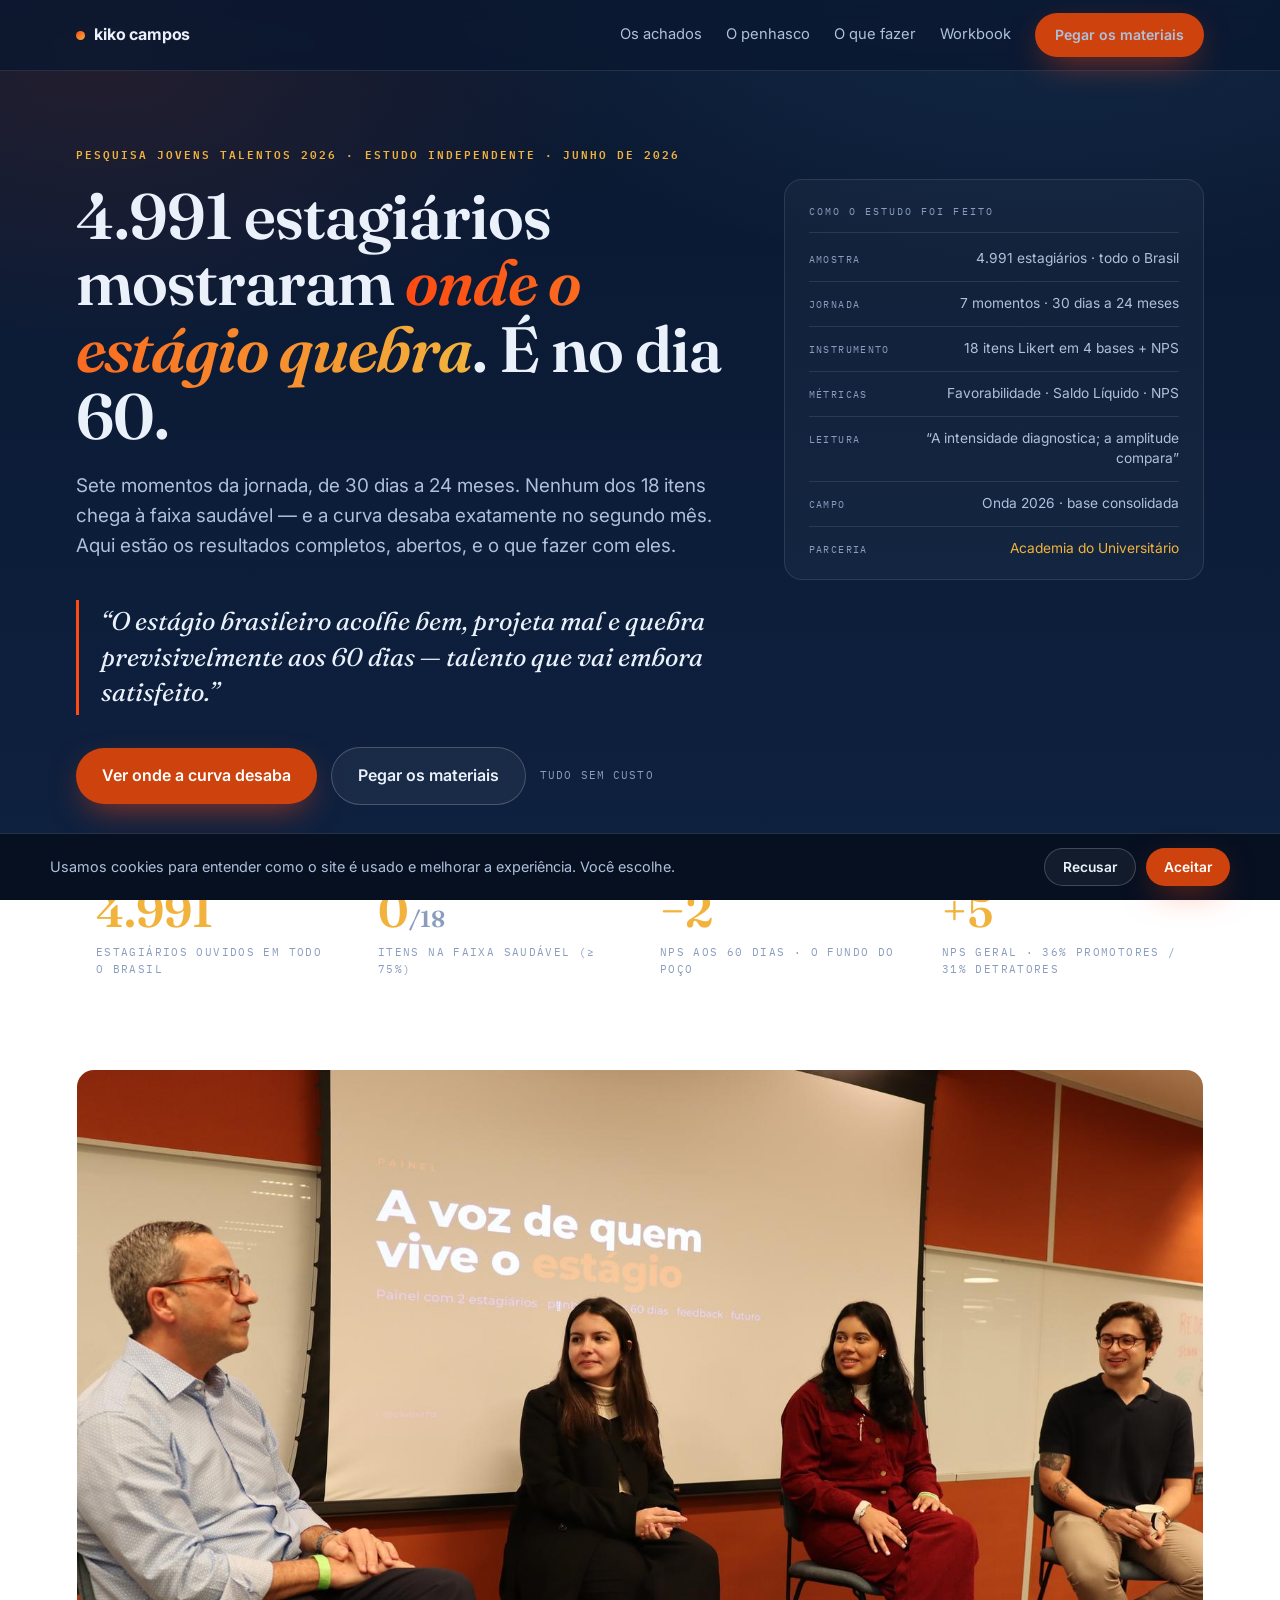
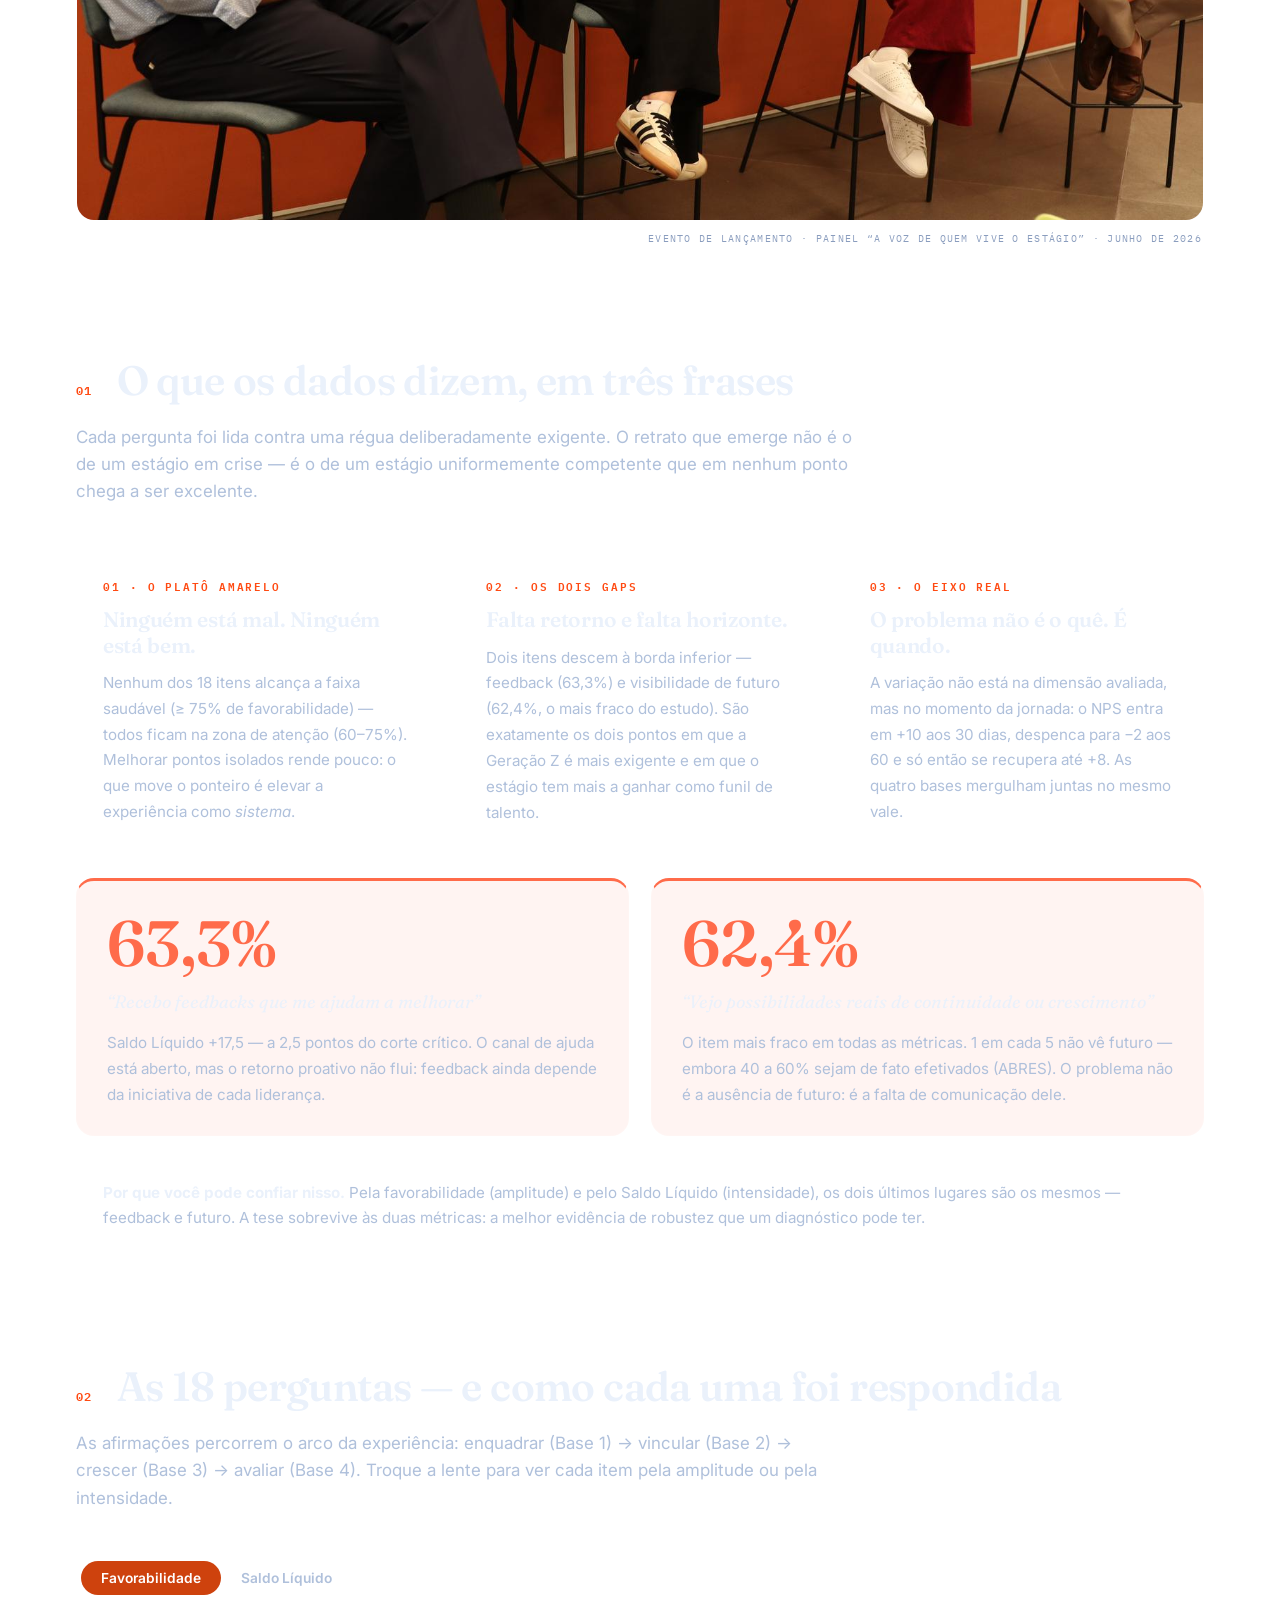
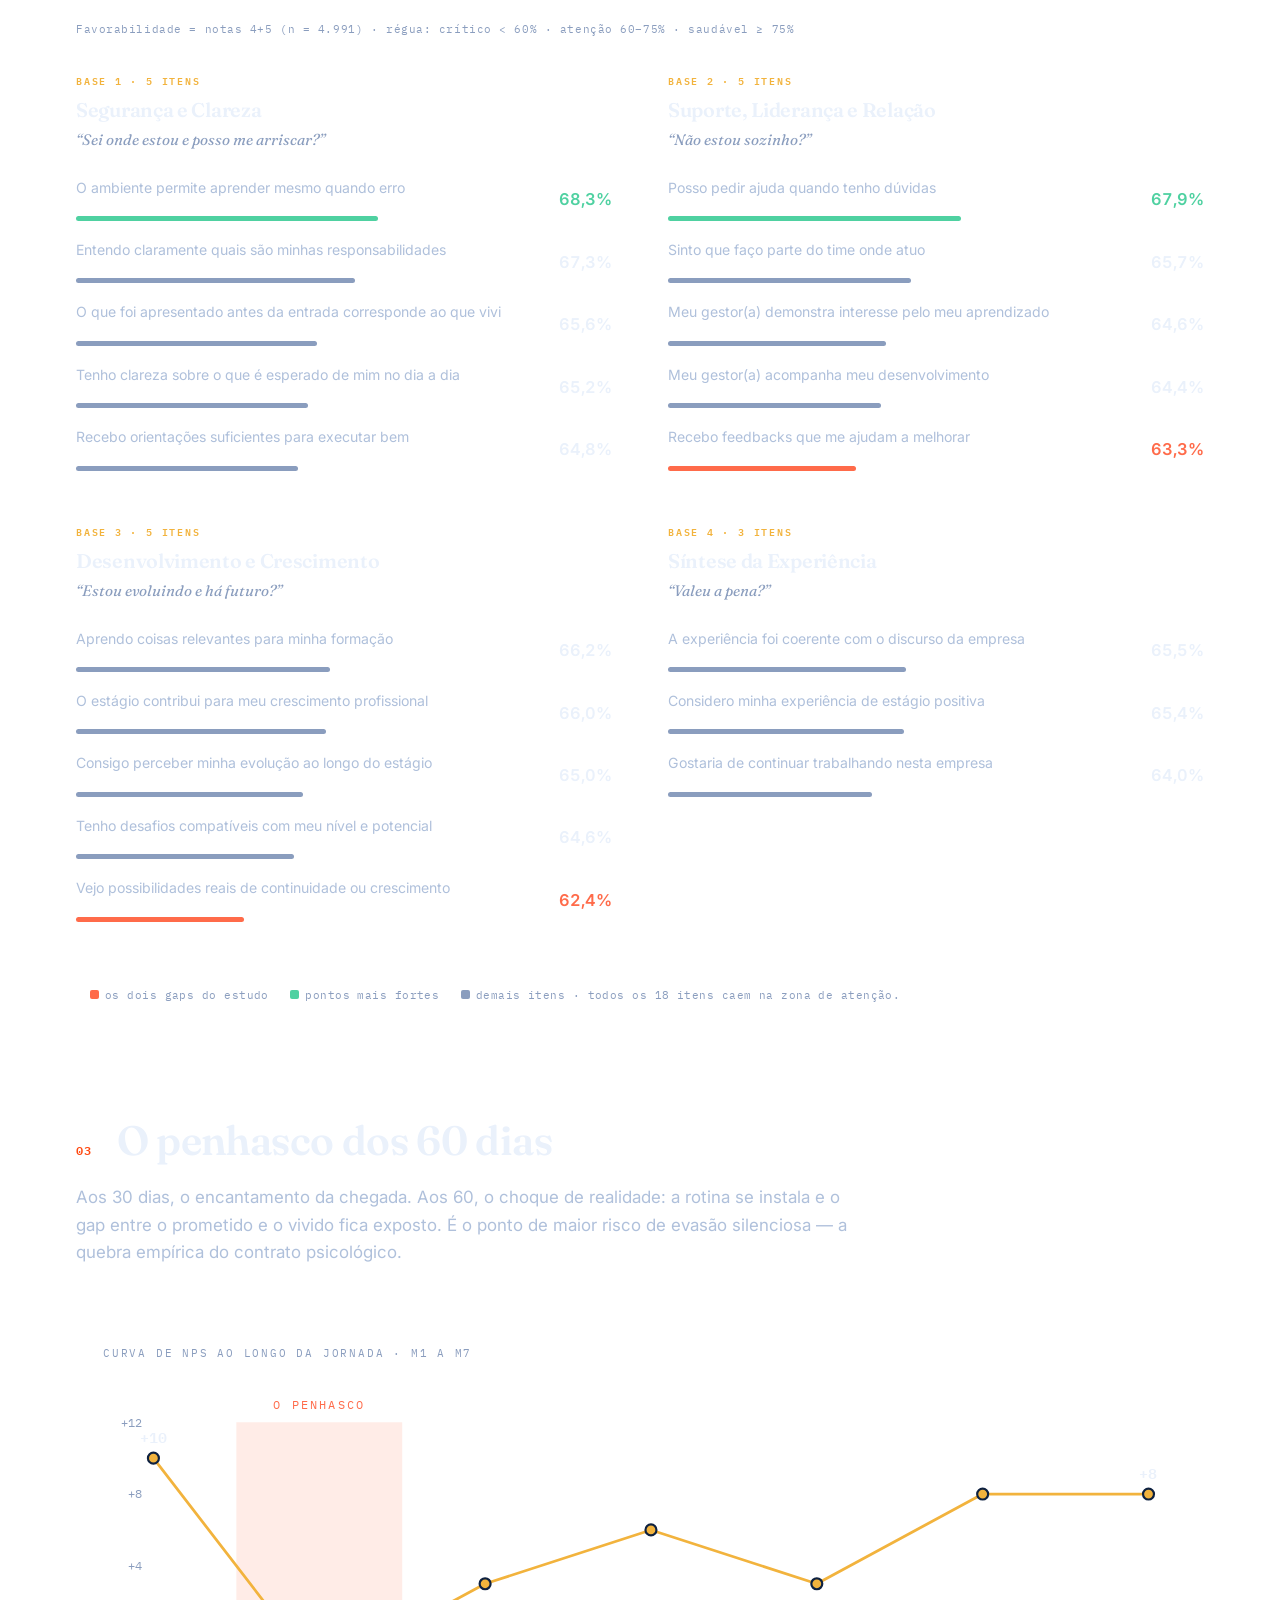
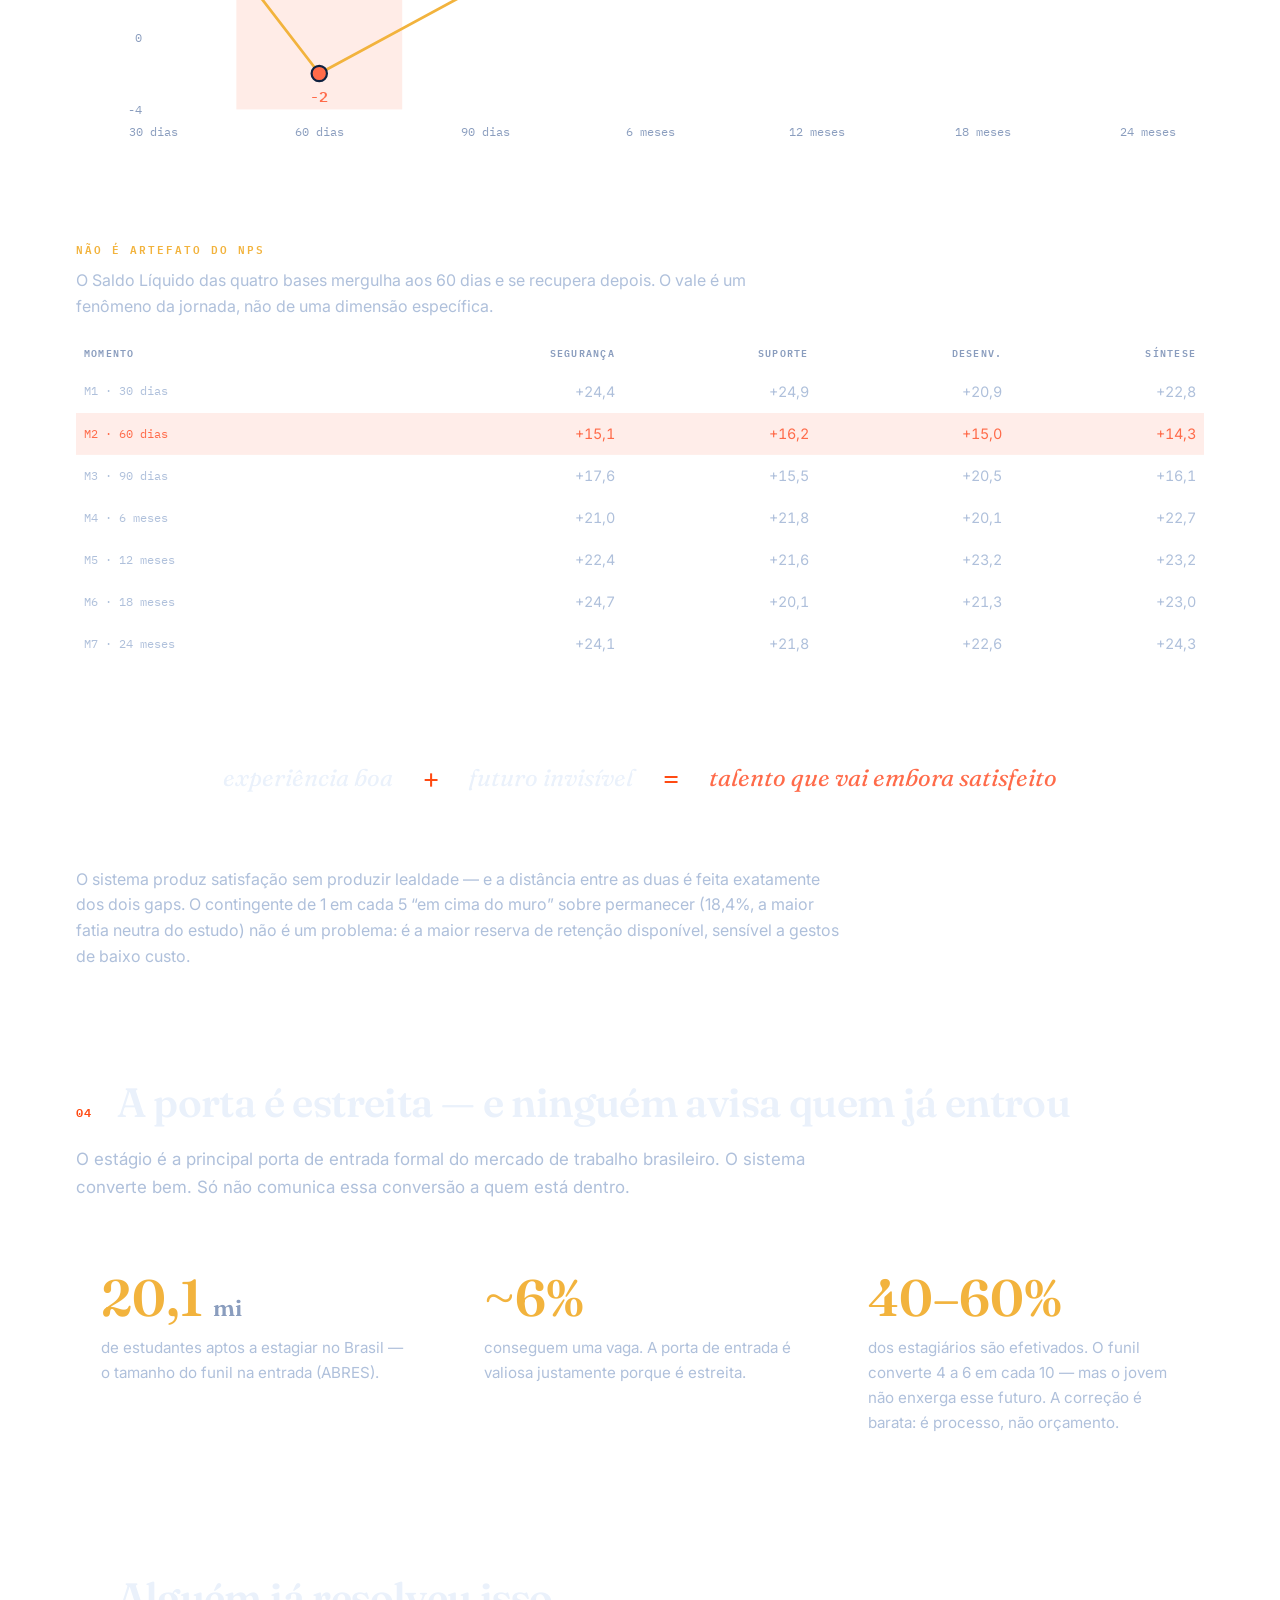
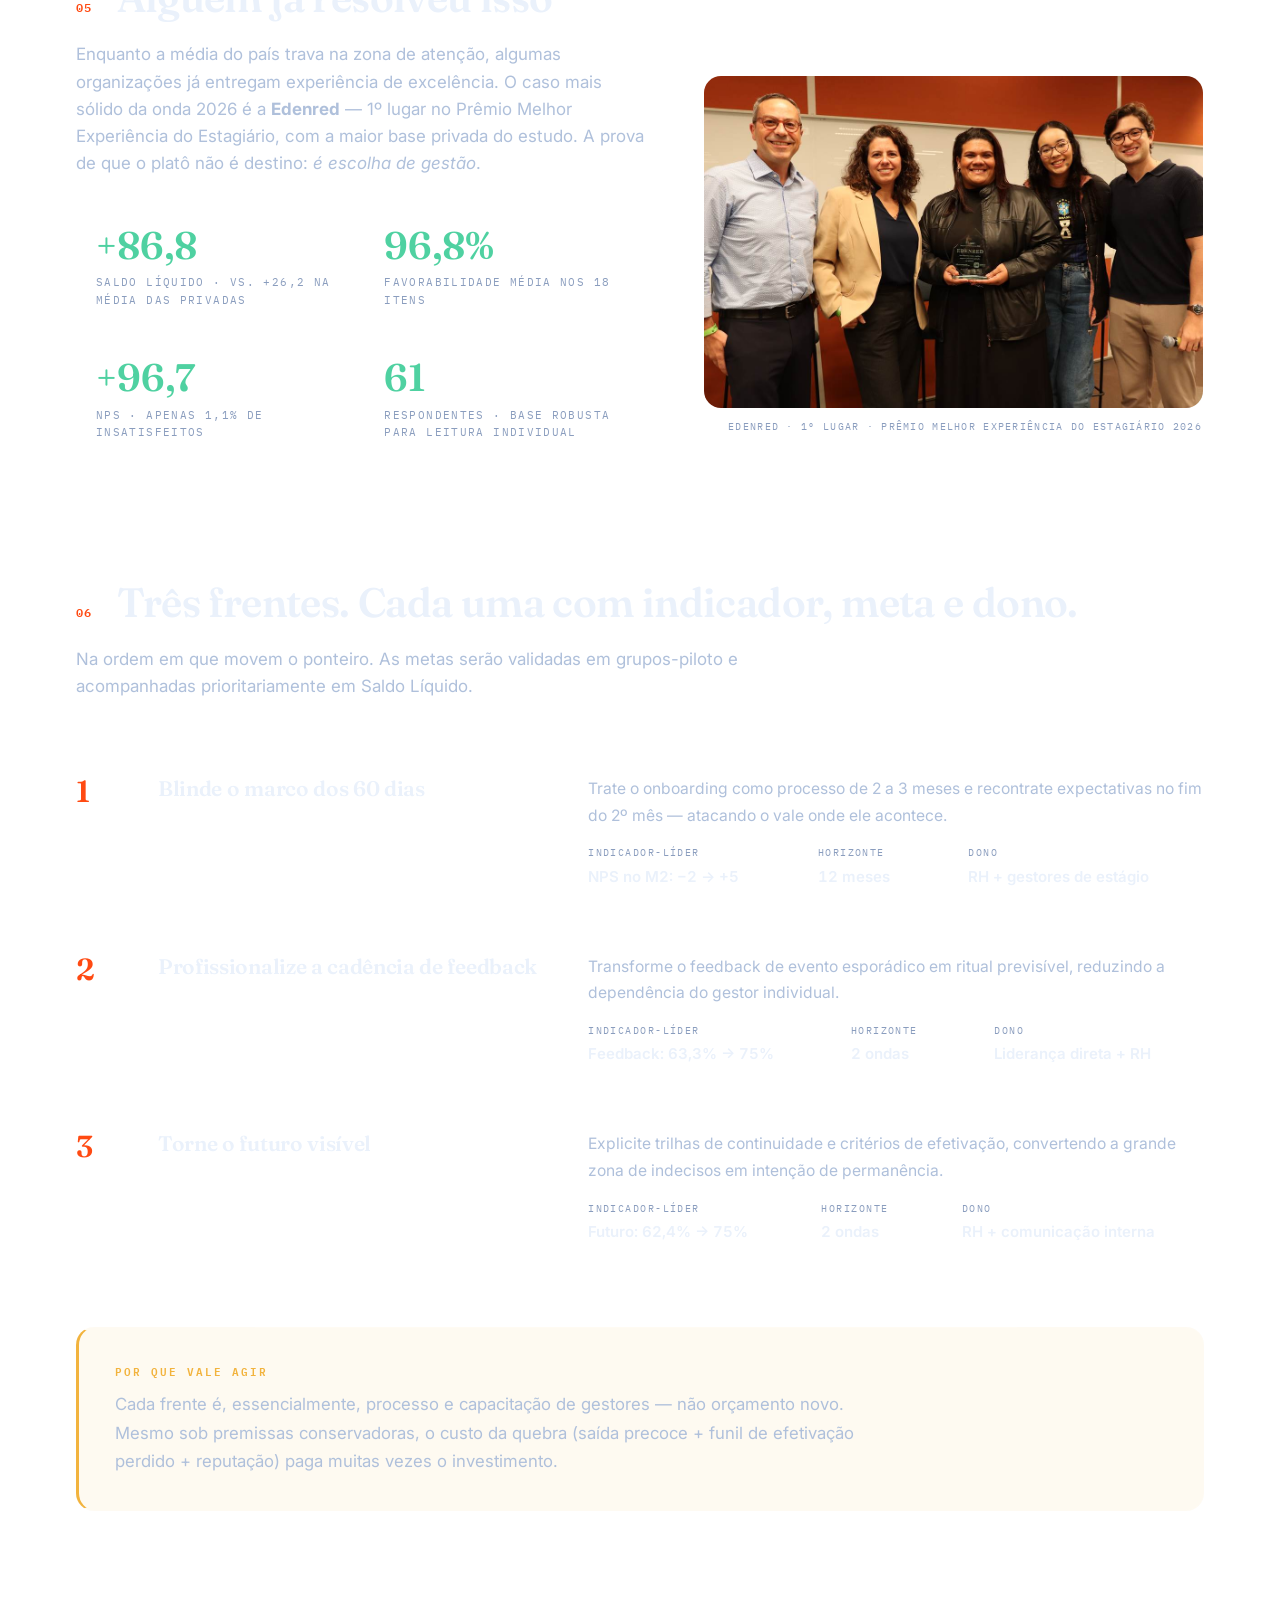
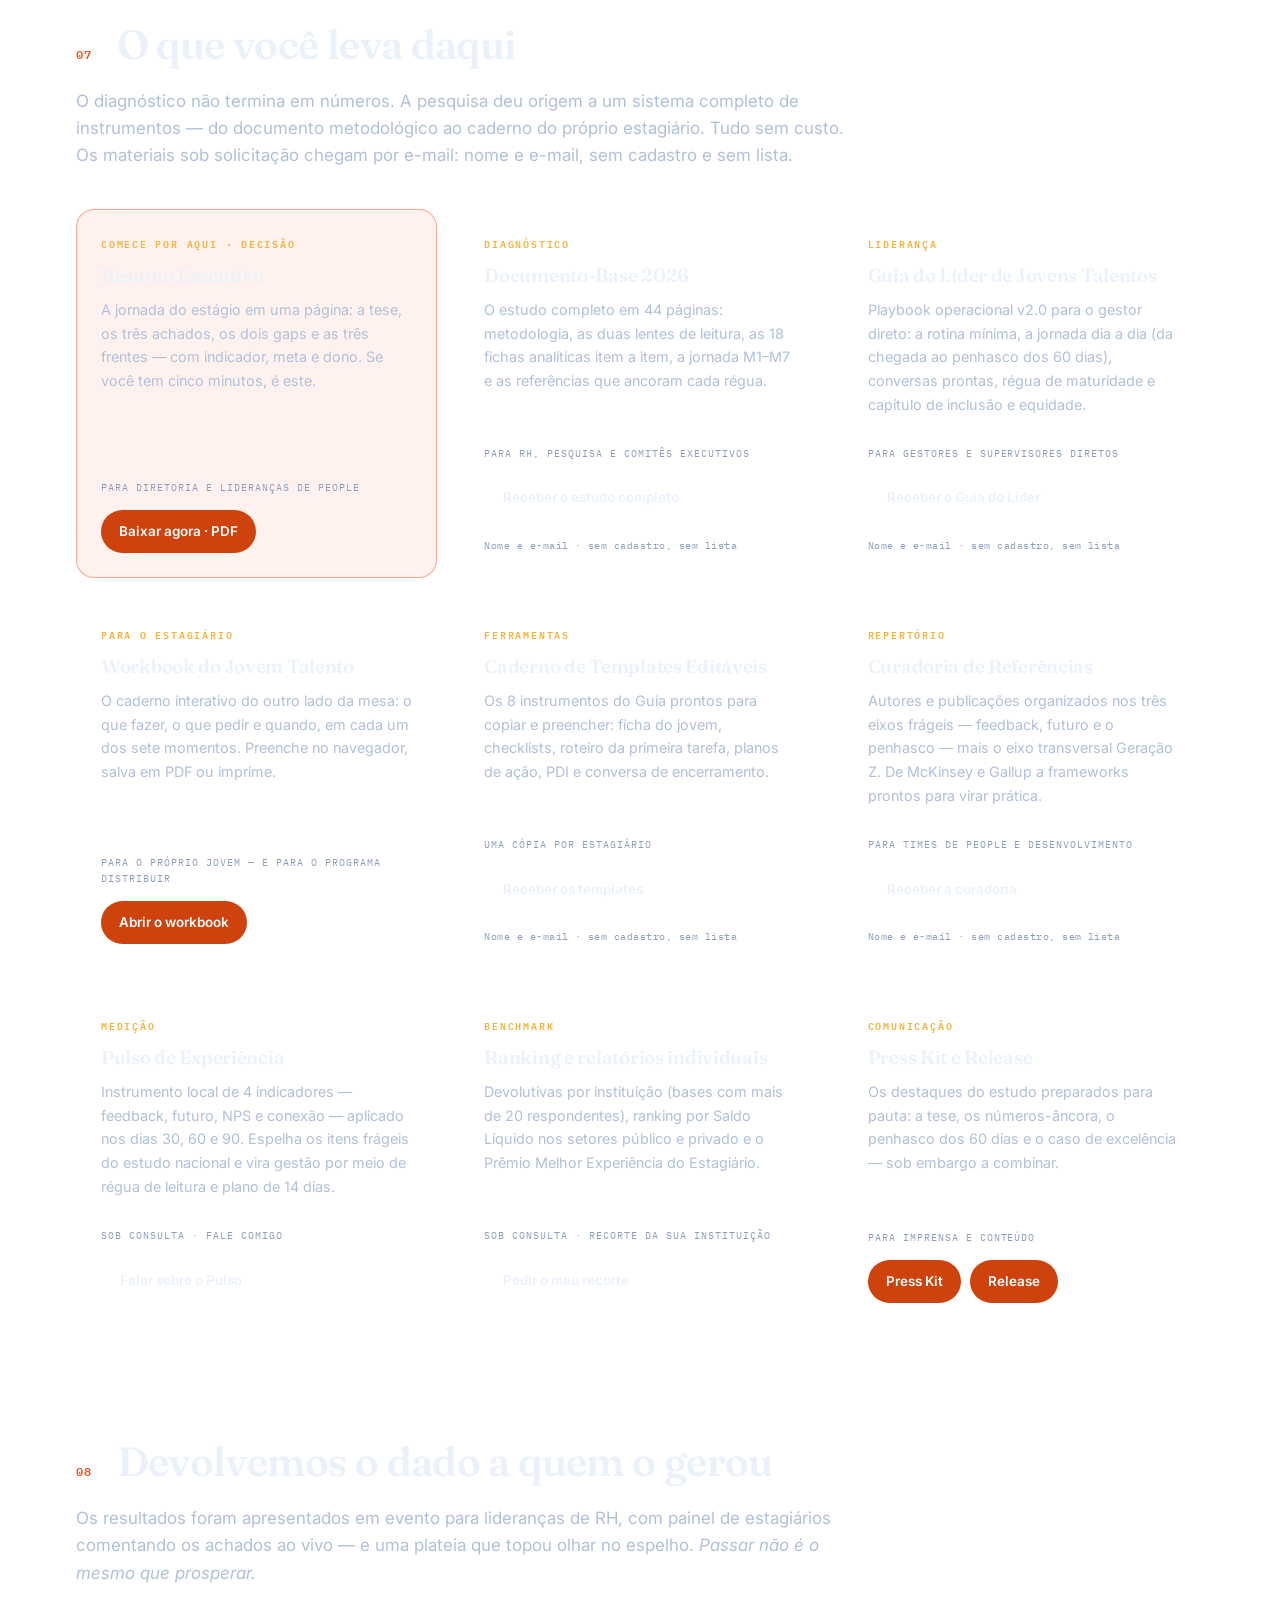
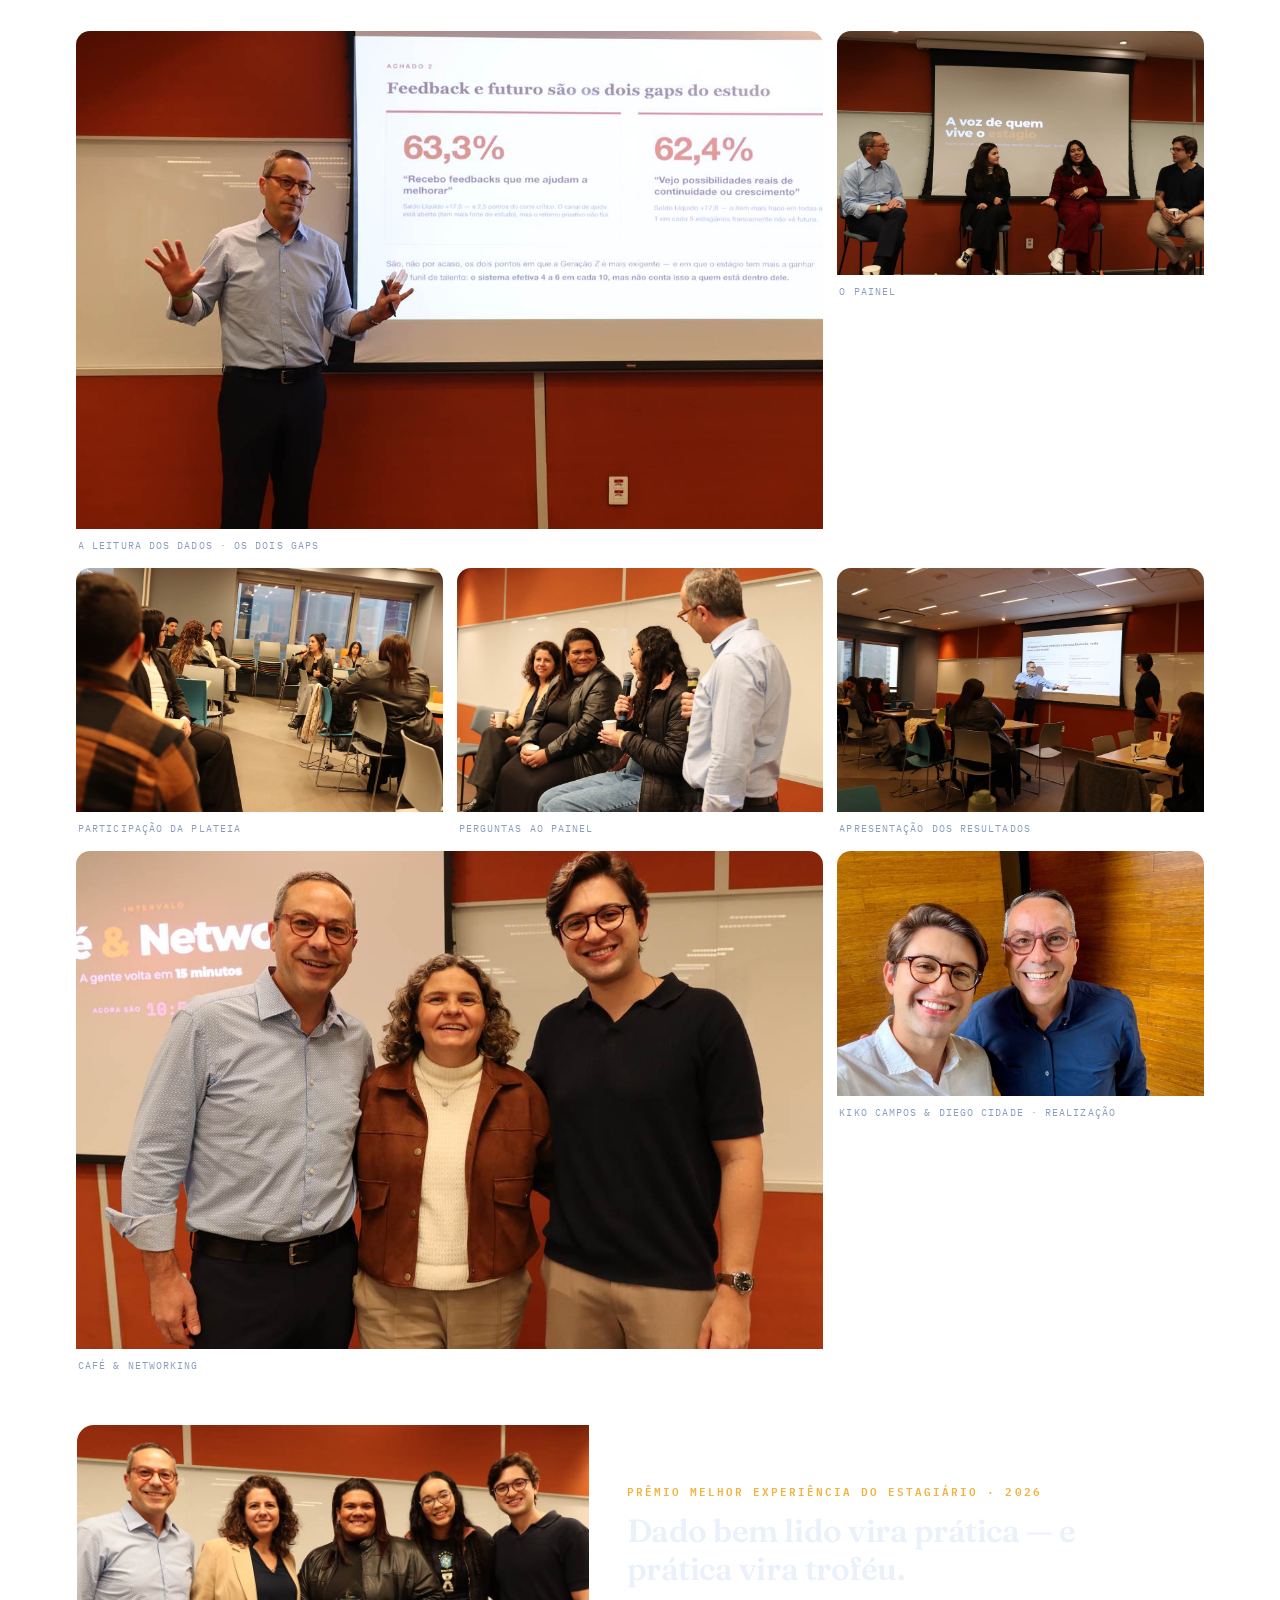
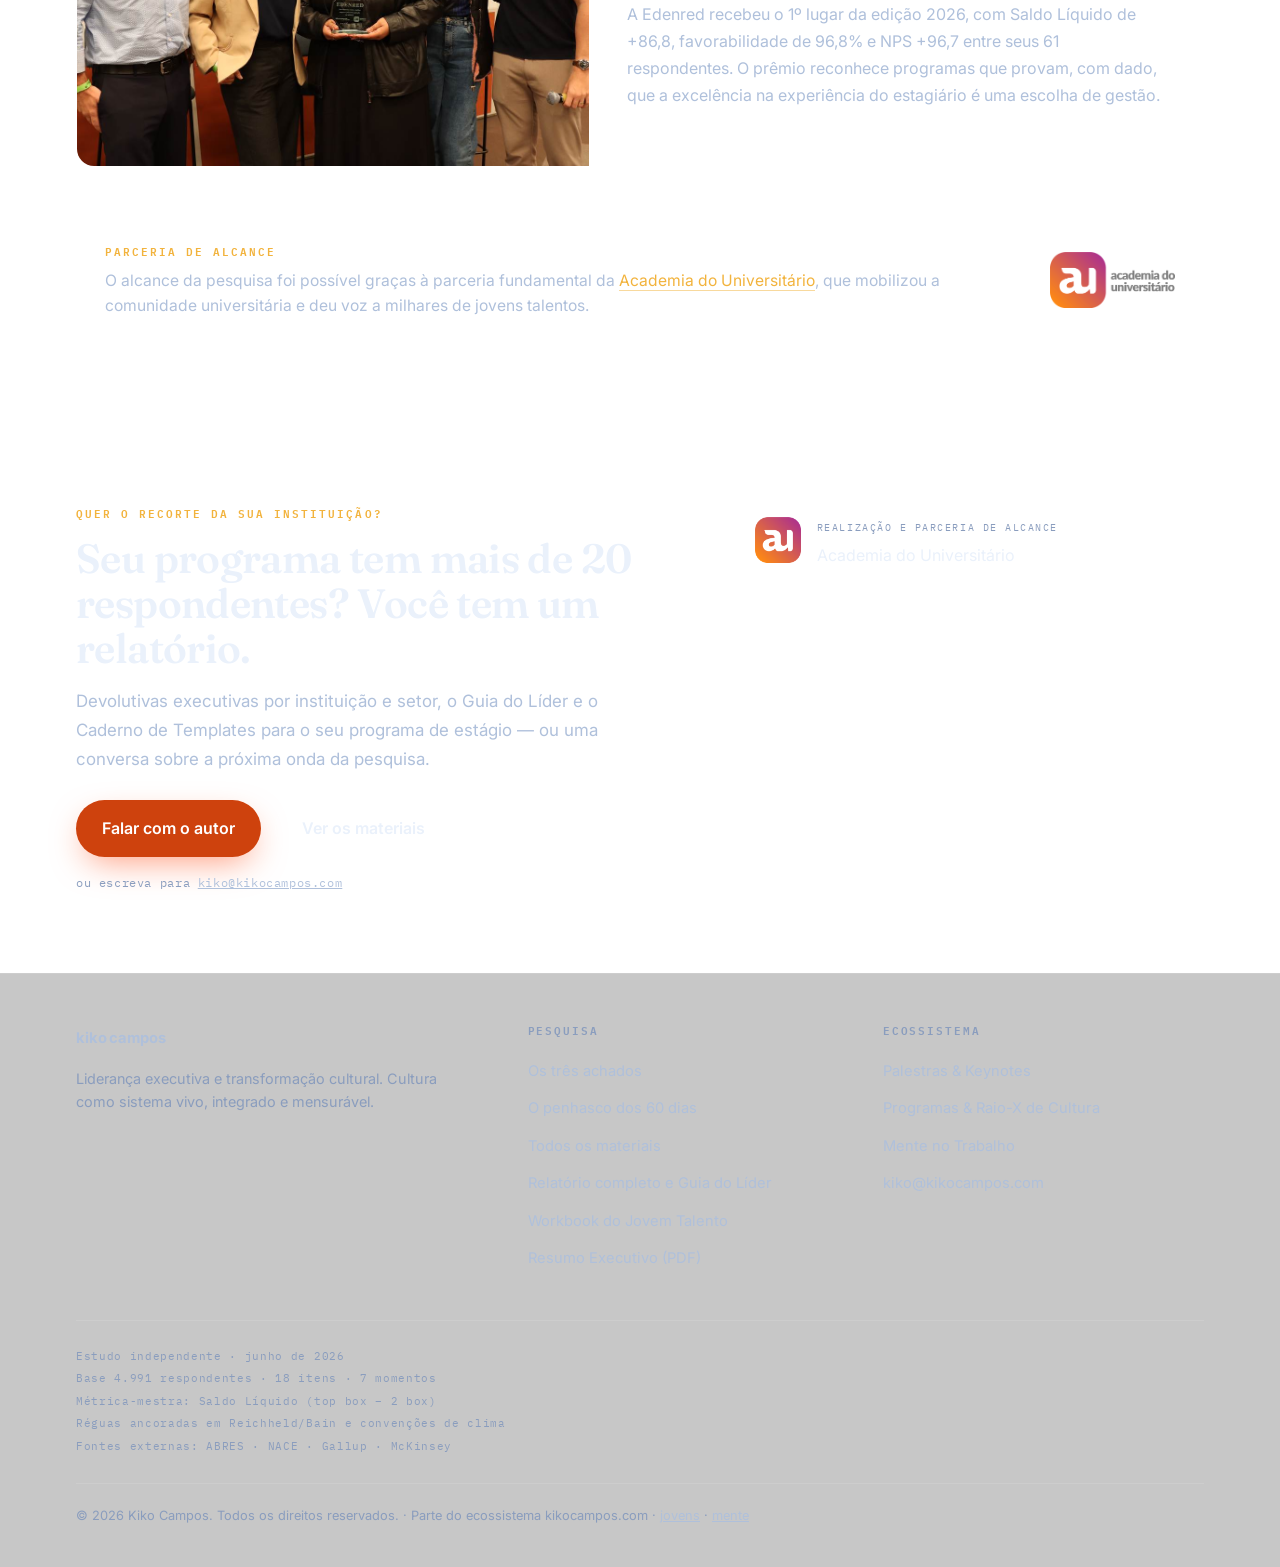
==== commit 1f40231c: "Volta ao visual anterior, a pedido do Kiko (mesmo movimento do kikocampos.com) Co-Authored-By: Claud" ====
--- a/index.html
+++ b/index.html
@@ -14,8 +14,8 @@
 <meta property="og:description" content="Sete momentos da jornada, de 30 dias a 24 meses. Nenhum dos 18 itens chega à faixa saudável — e a curva desaba no segundo mês.">
 <meta property="og:site_name" content="Kiko Campos">
 <meta property="og:locale" content="pt_BR">
-<meta property="og:image" content="https://jovens.kikocampos.com/og-jovens-v5.jpg">
-<meta property="og:image:secure_url" content="https://jovens.kikocampos.com/og-jovens-v5.jpg">
+<meta property="og:image" content="https://jovens.kikocampos.com/og-jt2026.jpg">
+<meta property="og:image:secure_url" content="https://jovens.kikocampos.com/og-jt2026.jpg">
 <meta property="og:image:width" content="1200">
 <meta property="og:image:height" content="630">
 <meta property="og:image:type" content="image/jpeg">
@@ -23,13 +23,11 @@
 <meta name="twitter:card" content="summary_large_image">
 <meta name="twitter:title" content="4.991 estagiários mostraram onde o estágio quebra. É no dia 60.">
 <meta name="twitter:description" content="Sete momentos da jornada, de 30 dias a 24 meses. Nenhum dos 18 itens chega à faixa saudável — e a curva desaba no segundo mês.">
-<meta name="twitter:image" content="https://jovens.kikocampos.com/og-jovens-v5.jpg">
+<meta name="twitter:image" content="https://jovens.kikocampos.com/og-jt2026.jpg">
 <meta name="twitter:image:alt" content="Pesquisa Jovens Talentos 2026 — 4.991 estagiários mostraram onde o estágio quebra: é no dia 60.">
 <link rel="preconnect" href="https://fonts.googleapis.com">
 <link rel="preconnect" href="https://fonts.gstatic.com" crossorigin>
-<link href="https://fonts.googleapis.com/css2?family=Red+Hat+Display:wght@300;400;500;700&family=Red+Hat+Text:wght@400;500;600&display=swap" rel="stylesheet">
-<link rel="stylesheet" href="assets/site.css">
-<link rel="stylesheet" href="assets/jovens.css">
+<link href="https://fonts.googleapis.com/css2?family=Fraunces:ital,opsz,wght@0,9..144,400..700;1,9..144,400..700&family=Inter:wght@400;500;600;700&family=IBM+Plex+Mono:wght@400;600&display=swap" rel="stylesheet">
 <script async src="https://www.googletagmanager.com/gtag/js?id=G-RD1P3CKLSE"></script>
 <script>
 window.dataLayer=window.dataLayer||[];function gtag(){dataLayer.push(arguments);}
@@ -38,205 +36,446 @@
 if(document.cookie.indexOf('kc_cookie=accepted')>-1){gtag('consent','update',{'ad_storage':'granted','ad_user_data':'granted','ad_personalization':'granted','analytics_storage':'granted'});}
 gtag('config','G-RD1P3CKLSE');
 </script>
+<style>
+  :root{
+    --bg:#0A1830; --bg2:#0E2140; --panel:#12294d; --panel2:#16305a;
+    --line:rgba(255,255,255,.10); --line2:rgba(255,255,255,.20);
+    --ink:#EAF1FB; --ink-soft:#AFC0DB; --ink-mute:#8A9DBE;
+    --orange:#FF4A12; --orange-cta:#CE420D; --amber:#F2B33D;
+    --good:#4FD1A1; --blue:#5AA9E6; --bad:#FF6B4A;
+    --display:"Fraunces",Georgia,'Times New Roman',serif;
+    --body:"Inter",-apple-system,BlinkMacSystemFont,'Segoe UI',Roboto,Helvetica,Arial,sans-serif;
+    --mono:"IBM Plex Mono",ui-monospace,SFMono-Regular,Menlo,Consolas,monospace;
+    --maxw:1180px;
+  }
+  *{margin:0;padding:0;box-sizing:border-box}
+  html{scroll-behavior:smooth}
+  body{
+    font-family:var(--body);color:var(--ink);font-size:17px;line-height:1.6;-webkit-font-smoothing:antialiased;
+    background:
+      radial-gradient(1150px 640px at 82% -12%, rgba(90,169,230,.15), transparent 60%),
+      radial-gradient(900px 520px at 8% 6%, rgba(255,74,18,.10), transparent 58%),
+      linear-gradient(180deg,var(--bg) 0%,var(--bg2) 100%);
+    background-attachment:fixed;
+  }
+  ::selection{background:var(--orange);color:#fff}
+  .wrap{max-width:var(--maxw);margin:0 auto;padding:0 26px}
+  .eyebrow{font-family:var(--mono);font-size:.7rem;letter-spacing:.18em;text-transform:uppercase;color:var(--amber);font-weight:600;display:block}
+  .eyebrow.dark,.eyebrow.mute{color:var(--ink-mute)}
+  .eyebrow.blue{color:var(--blue)}
+  h1,h2,h3{font-family:var(--display);font-weight:600;letter-spacing:-.015em}
+  h1 em,h2 em,h3 em{font-style:italic;color:var(--amber)}
+  .hot{background:linear-gradient(92deg,var(--orange),var(--amber));-webkit-background-clip:text;background-clip:text;color:transparent;font-style:italic}
+  a{color:inherit}
+  section{scroll-margin-top:88px}
+  .skip{position:absolute;left:-9999px;top:0;background:var(--orange-cta);color:#fff;padding:12px 20px;z-index:200;border-radius:0 0 10px 0}
+  .skip:focus{left:0}
+  :focus-visible{outline:2px solid var(--amber);outline-offset:3px}
+
+  /* NAV — igual materiais.html e workbook */
+  nav{position:sticky;top:0;z-index:60;backdrop-filter:blur(10px);background:rgba(10,24,48,.82);border-bottom:1px solid var(--line)}
+  .navin{max-width:var(--maxw);margin:0 auto;padding:0 26px;display:flex;align-items:center;justify-content:space-between;height:70px;gap:20px}
+  .brand{display:inline-flex;align-items:center;gap:9px;font-weight:700;font-size:1rem;letter-spacing:-.01em;text-decoration:none;color:var(--ink);white-space:nowrap}
+  .brand .dot{width:9px;height:9px;border-radius:50%;background:linear-gradient(135deg,var(--orange),var(--amber));flex:none}
+  .navlinks{display:flex;align-items:center;gap:24px;font-size:.92rem;color:var(--ink-soft)}
+  .navlinks a{color:var(--ink-soft);text-decoration:none;white-space:nowrap}
+  .navlinks a:hover{color:var(--ink)}
+  .navlinks .btn{font-size:.88rem;padding:11px 20px}
+
+  /* BOTÕES */
+  .btn{padding:15px 26px;border-radius:100px;font-weight:600;font-size:1rem;text-decoration:none;display:inline-flex;align-items:center;justify-content:center;gap:10px;cursor:pointer;border:none;font-family:var(--body);transition:transform .15s ease,background .15s ease}
+  .btn:hover{transform:translateY(-2px)}
+  .btn-p{background:var(--orange-cta);color:#fff;box-shadow:0 12px 34px -10px rgba(255,74,18,.6)}
+  .btn-p:hover{background:var(--orange)}
+  .btn-s{background:rgba(255,255,255,.05);color:var(--ink);border:1px solid var(--line2)}
+  .btn-s:hover{background:rgba(255,255,255,.1)}
+
+  /* HERO */
+  header.hero{padding:74px 0 0}
+  .hero-grid{display:grid;grid-template-columns:1.55fr 1fr;gap:56px;align-items:start}
+  .hero h1{font-size:clamp(2.3rem,5vw,4rem);line-height:1.04;margin:20px 0 22px}
+  .hero .deck{font-size:1.18rem;line-height:1.6;color:var(--ink-soft);max-width:34em}
+  .metodo-box{border:1px solid var(--line);border-radius:18px;background:rgba(255,255,255,.03);padding:24px 24px 8px;margin-top:16px}
+  .metodo-box .mb-title{font-family:var(--mono);font-size:.64rem;letter-spacing:.2em;text-transform:uppercase;color:var(--ink-mute);border-bottom:1px solid var(--line);padding-bottom:12px;margin-bottom:4px}
+  .mrow{display:flex;justify-content:space-between;gap:16px;padding:12px 0;border-bottom:1px solid var(--line);font-size:.86rem}
+  .mrow:last-child{border-bottom:none}
+  .mrow .k{font-family:var(--mono);font-size:.62rem;letter-spacing:.14em;text-transform:uppercase;color:var(--ink-mute);padding-top:3px;white-space:nowrap}
+  .mrow .v{text-align:right;line-height:1.45;color:var(--ink-soft)}
+  .these{border-left:3px solid var(--orange);padding:4px 0 4px 22px;margin:38px 0 0;max-width:44em}
+  .these p{font-family:var(--display);font-size:clamp(1.2rem,2.4vw,1.6rem);line-height:1.4;font-style:italic;color:var(--ink)}
+  .hero-cta{display:flex;gap:14px;flex-wrap:wrap;margin-top:32px;align-items:center}
+  .hero-cta .note{font-family:var(--mono);font-size:.7rem;letter-spacing:.1em;text-transform:uppercase;color:var(--ink-mute)}
+  .stat-row{display:grid;grid-template-columns:repeat(4,1fr);gap:0;margin:60px 0 0;border-top:1px solid var(--line2)}
+  .stat{padding:22px 20px 26px;border-right:1px solid var(--line)}
+  .stat:last-child{border-right:none}
+  .stat .n{font-family:var(--display);font-weight:600;font-size:clamp(2rem,3.6vw,3rem);line-height:1;font-variant-numeric:tabular-nums;color:var(--amber)}
+  .stat .n small{font-size:.5em;color:var(--ink-mute)}
+  .stat .l{font-family:var(--mono);font-size:.66rem;letter-spacing:.13em;text-transform:uppercase;color:var(--ink-mute);margin-top:10px;line-height:1.65}
+  .hero-photo{margin-top:64px;border-radius:18px;overflow:hidden;border:1px solid var(--line)}
+  .hero-photo img{width:100%;display:block}
+  .credit{font-family:var(--mono);font-size:.62rem;letter-spacing:.13em;text-transform:uppercase;color:var(--ink-mute);padding:10px 2px 0;text-align:right}
+
+  /* SEÇÕES */
+  .sec{padding:92px 0 0}
+  .sec-head{display:grid;grid-template-columns:auto 1fr;gap:24px;align-items:baseline;border-top:1px solid var(--line2);padding-top:18px;margin-bottom:22px}
+  .sec-num{font-family:var(--mono);font-size:.78rem;letter-spacing:.1em;color:var(--orange);font-weight:600}
+  .sec-head h2{font-size:clamp(1.8rem,3.2vw,2.7rem);line-height:1.08}
+  .sec-intro{max-width:46em;font-size:1.06rem;color:var(--ink-soft);margin:0 0 44px}
+
+  /* ACHADOS */
+  .find-grid{display:grid;grid-template-columns:repeat(3,1fr);gap:22px}
+  .find{padding:28px 26px 30px;border:1px solid var(--line);border-radius:18px;background:rgba(255,255,255,.035)}
+  .find .fn{font-family:var(--mono);font-size:.66rem;letter-spacing:.18em;text-transform:uppercase;color:var(--orange);font-weight:600}
+  .find h3{font-size:1.32rem;line-height:1.2;margin:12px 0 12px}
+  .find p{font-size:.95rem;line-height:1.7;color:var(--ink-soft)}
+
+  /* GAPS */
+  .gap-grid{display:grid;grid-template-columns:1fr 1fr;gap:22px;margin-top:22px}
+  .gap-card{border:1px solid var(--line);border-top:3px solid var(--bad);border-radius:18px;padding:30px 30px 28px;background:rgba(255,107,74,.07)}
+  .gap-card .big{font-family:var(--display);font-weight:600;font-size:clamp(2.6rem,5.4vw,4rem);line-height:1;color:var(--bad);font-variant-numeric:tabular-nums}
+  .gap-card .q{font-family:var(--display);font-size:1.12rem;font-style:italic;margin:12px 0 12px;color:var(--ink)}
+  .gap-card p{font-size:.95rem;color:var(--ink-soft);line-height:1.7}
+  .lens-note{border:1px solid var(--line);border-radius:18px;padding:22px 26px;margin-top:22px;font-size:.95rem;color:var(--ink-soft);background:rgba(255,255,255,.03)}
+  .lens-note b{color:var(--ink)}
+
+  /* INSTRUMENTO */
+  .lens-toggle{display:inline-flex;border:1px solid var(--line2);border-radius:100px;padding:4px;margin-bottom:8px;background:rgba(255,255,255,.04)}
+  .lens-toggle button{font-family:var(--body);font-size:.86rem;font-weight:600;background:none;border:none;padding:9px 20px;cursor:pointer;color:var(--ink-soft);border-radius:100px}
+  .lens-toggle button.on{background:var(--orange-cta);color:#fff}
+  .lens-sub{font-family:var(--mono);font-size:.7rem;letter-spacing:.05em;color:var(--ink-mute);margin:12px 0 34px;line-height:1.7}
+  .bases-grid{display:grid;grid-template-columns:1fr 1fr;gap:44px 56px}
+  .base h3{font-size:1.24rem;margin-bottom:2px}
+  .base .bq{font-family:var(--display);font-style:italic;color:var(--ink-mute);font-size:.95rem;margin-bottom:16px}
+  .base .btag{font-family:var(--mono);font-size:.62rem;letter-spacing:.18em;text-transform:uppercase;color:var(--amber);margin-bottom:6px;display:block;font-weight:600}
+  .item{display:grid;grid-template-columns:1fr 68px;gap:14px;align-items:center;padding:9px 0;border-bottom:1px solid var(--line)}
+  .item:last-child{border-bottom:none}
+  .item .it{font-size:.88rem;line-height:1.45;color:var(--ink-soft)}
+  .item .bar-holder{grid-column:1/2;height:5px;background:rgba(255,255,255,.07);border-radius:3px;position:relative;margin-top:4px}
+  .item .bar{position:absolute;left:0;top:0;bottom:0;border-radius:3px;background:var(--ink-mute);transition:width .5s ease}
+  .item.hi .bar{background:var(--bad)}
+  .item.lo .bar{background:var(--good)}
+  .item .val{grid-column:2/3;grid-row:1/3;font-variant-numeric:tabular-nums;font-size:1.02rem;font-weight:600;text-align:right}
+  .item.hi .val{color:var(--bad)}
+  .item.lo .val{color:var(--good)}
+  .regua{font-family:var(--mono);font-size:.7rem;letter-spacing:.04em;color:var(--ink-mute);margin-top:36px;border-top:1px solid var(--line);padding-top:16px;line-height:2.1}
+  .sw{display:inline-block;width:9px;height:9px;border-radius:2px;margin:0 6px 0 14px}
+
+  /* JORNADA */
+  .chart-frame{border:1px solid var(--line);border-radius:18px;padding:34px 26px 22px;background:rgba(255,255,255,.035);position:relative}
+  .chart-title{font-family:var(--mono);font-size:.7rem;letter-spacing:.16em;text-transform:uppercase;color:var(--ink-mute);margin-bottom:22px}
+  #npssvg text{font-family:var(--mono)}
+  .tooltip{position:absolute;pointer-events:none;background:#061021;border:1px solid var(--line2);color:var(--ink);font-family:var(--mono);font-size:.72rem;line-height:1.5;padding:9px 13px;border-radius:9px;opacity:0;transition:opacity .12s;white-space:nowrap;transform:translate(-50%,-118%)}
+  .vale-table{width:100%;border-collapse:collapse;font-size:.9rem;margin-top:14px;font-variant-numeric:tabular-nums}
+  .vale-table th{font-family:var(--mono);font-size:.64rem;letter-spacing:.12em;text-transform:uppercase;color:var(--ink-mute);font-weight:600;text-align:right;padding:10px 8px;border-bottom:1px solid var(--line2)}
+  .vale-table th:first-child{text-align:left}
+  .vale-table td{padding:9px 8px;border-bottom:1px solid var(--line);text-align:right;color:var(--ink-soft)}
+  .vale-table td:first-child{text-align:left;font-family:var(--mono);font-size:.78rem}
+  .vale-table tr.vale td{background:rgba(255,107,74,.12);color:var(--bad)}
+  .equacao{display:flex;align-items:center;justify-content:center;gap:clamp(10px,3vw,30px);flex-wrap:wrap;border:1px solid var(--line);border-radius:18px;padding:40px 30px;margin-top:50px;text-align:center;background:rgba(255,255,255,.03)}
+  .equacao .t{font-family:var(--display);font-size:clamp(1.05rem,2.2vw,1.5rem);font-style:italic}
+  .equacao .op{font-family:var(--mono);font-size:clamp(1.2rem,2.4vw,1.7rem);color:var(--orange)}
+  .equacao .t.res{color:var(--bad)}
+
+  /* FUNIL */
+  .funil-grid{display:grid;grid-template-columns:repeat(3,1fr);gap:22px}
+  .funil{border:1px solid var(--line);border-radius:18px;background:rgba(255,255,255,.035);padding:26px 24px 28px}
+  .funil .n{font-family:var(--display);font-weight:600;font-size:clamp(2.2rem,4.4vw,3.2rem);line-height:1;font-variant-numeric:tabular-nums;color:var(--amber)}
+  .funil .n small{font-size:.45em;color:var(--ink-mute)}
+  .funil p{font-size:.95rem;color:var(--ink-soft);margin-top:12px;line-height:1.65}
+
+  /* EXCELÊNCIA */
+  .eden-grid{display:grid;grid-template-columns:1.15fr 1fr;gap:50px;align-items:center}
+  .eden-stats{display:grid;grid-template-columns:1fr 1fr;gap:0;border-top:1px solid var(--line2);margin-top:26px}
+  .eden-stats .stat{border-bottom:1px solid var(--line)}
+  .eden-stats .stat .n{color:var(--good);font-size:clamp(1.7rem,3vw,2.5rem)}
+  .eden-photo{border-radius:18px;overflow:hidden;border:1px solid var(--line)}
+  .eden-photo img{width:100%;display:block}
+
+  /* FRENTES */
+  .frente{display:grid;grid-template-columns:56px 1.05fr 1.6fr;gap:26px;padding:32px 0;border-bottom:1px solid var(--line);align-items:start}
+  .frente:first-of-type{border-top:1px solid var(--line)}
+  .frente .fn{font-family:var(--display);font-weight:600;font-size:1.9rem;color:var(--orange);line-height:1}
+  .frente h3{font-size:1.32rem;line-height:1.22}
+  .frente .fd p{font-size:.98rem;color:var(--ink-soft);line-height:1.7}
+  .kpis{display:grid;grid-template-columns:repeat(3,auto);gap:24px;margin-top:16px}
+  .kpi .k{font-family:var(--mono);font-size:.6rem;letter-spacing:.15em;text-transform:uppercase;color:var(--ink-mute)}
+  .kpi .v{font-size:.94rem;margin-top:4px;font-variant-numeric:tabular-nums;font-weight:600}
+  .porque{border:1px solid var(--line);border-left:3px solid var(--amber);border-radius:18px;background:rgba(242,179,61,.07);padding:34px 36px;margin-top:50px}
+  .porque p{font-size:1.05rem;line-height:1.7;max-width:46em;margin-top:10px;color:var(--ink-soft)}
+
+  /* SOLUÇÕES */
+  .sol-grid{display:grid;grid-template-columns:repeat(3,1fr);gap:22px}
+  .sol{border:1px solid var(--line);border-radius:18px;background:rgba(255,255,255,.035);padding:26px 24px 24px;display:flex;flex-direction:column;transition:border-color .2s,transform .15s}
+  .sol:hover{border-color:var(--line2);transform:translateY(-2px)}
+  .sol.destaque{border-color:rgba(255,74,18,.45);background:rgba(255,74,18,.07)}
+  .sol .st{font-family:var(--mono);font-size:.62rem;letter-spacing:.18em;text-transform:uppercase;color:var(--amber);margin-bottom:12px;font-weight:600}
+  .sol h3{font-size:1.18rem;line-height:1.25;margin-bottom:10px}
+  .sol p{font-size:.9rem;color:var(--ink-soft);line-height:1.65;flex:1}
+  .sol .sfor{font-family:var(--mono);font-size:.62rem;letter-spacing:.1em;text-transform:uppercase;color:var(--ink-mute);margin-top:16px;border-top:1px solid var(--line);padding-top:12px}
+  .sol-dl{display:flex;flex-wrap:wrap;gap:9px;margin-top:14px}
+  .sol-dl a{font-family:var(--body);font-size:.84rem;font-weight:600;text-decoration:none;color:#fff;background:var(--orange-cta);border-radius:100px;padding:11px 18px;transition:background .18s;display:inline-flex;align-items:center;gap:7px}
+  .sol-dl a:hover{background:var(--orange)}
+  .sol-req a{color:var(--ink);background:rgba(255,255,255,.05);border:1px solid var(--line2)}
+  .sol-req a:hover{background:rgba(255,255,255,.11)}
+  .sol-req .req-note{font-family:var(--mono);font-size:.6rem;letter-spacing:.05em;color:var(--ink-mute);margin-top:9px;text-transform:none;line-height:1.5}
+  .sistema-note{max-width:46em;font-size:1.06rem;color:var(--ink-soft);margin:0 0 40px}
+
+  /* EVENTO */
+  .gal{display:grid;grid-template-columns:repeat(3,1fr);gap:14px}
+  .gal figure{margin:0;position:relative;overflow:hidden;cursor:pointer;border-radius:14px}
+  .gal img{width:100%;display:block;aspect-ratio:3/2;object-fit:cover;transition:transform .35s ease}
+  .gal figure:hover img{transform:scale(1.03)}
+  .gal figcaption{font-family:var(--mono);font-size:.62rem;letter-spacing:.11em;text-transform:uppercase;color:var(--ink-mute);padding:9px 2px 0}
+  .gal .wide{grid-column:span 2}
+  dialog.lb{border:none;background:#061021;color:var(--ink);max-width:100vw;max-height:100vh;width:100vw;height:100vh;padding:5vh 5vw;outline:none;flex-direction:column;align-items:center;justify-content:center}
+  dialog.lb[open]{display:flex}
+  dialog.lb img{max-width:100%;max-height:84vh;display:block;margin:0 auto;border-radius:12px;box-shadow:0 20px 60px rgba(0,0,0,.6)}
+  dialog.lb .cap{color:var(--ink-soft);font-family:var(--mono);font-size:.72rem;letter-spacing:.13em;text-transform:uppercase;text-align:center;padding:18px 20px 0;max-width:60ch}
+  dialog.lb::backdrop{background:rgba(4,10,22,.95)}
+  dialog.lb .lb-close{position:fixed;top:22px;right:28px;font-family:var(--body);font-size:.86rem;font-weight:600;color:var(--ink);border:1px solid var(--line2);background:rgba(255,255,255,.05);padding:10px 18px;border-radius:100px;cursor:pointer}
+  dialog.lb .lb-close:hover{background:rgba(255,255,255,.12)}
+  .premio-strip{display:grid;grid-template-columns:1fr 1.2fr;gap:0;border:1px solid var(--line);border-radius:18px;overflow:hidden;margin-top:50px;align-items:stretch;background:rgba(255,255,255,.035)}
+  .premio-strip img{width:100%;height:100%;object-fit:cover;display:block}
+  .premio-txt{padding:40px 38px;display:flex;flex-direction:column;justify-content:center}
+  .premio-txt h3{font-size:clamp(1.4rem,2.6vw,2rem);line-height:1.2;margin:12px 0 12px}
+  .premio-txt p{font-size:1rem;color:var(--ink-soft);line-height:1.7}
+  .au-credit{border:1px solid var(--line);border-radius:18px;background:rgba(255,255,255,.035);padding:24px 28px;margin-top:50px;display:flex;align-items:center;gap:26px;flex-wrap:wrap}
+  .au-credit .au-txt{flex:1;min-width:240px}
+  .au-credit .au-txt .eyebrow{margin-bottom:8px}
+  .au-credit .au-txt p{font-size:.98rem;color:var(--ink-soft);line-height:1.6}
+  .au-credit .au-txt a{color:var(--amber);text-decoration:none;border-bottom:1px solid rgba(242,179,61,.5)}
+  .au-credit .au-logo img{height:56px;width:auto;display:block;border-radius:10px}
+
+  /* CTA FINAL */
+  .cta-final{margin-top:96px;border-top:1px solid var(--line2);padding:64px 0 0}
+  .cta-grid{display:grid;grid-template-columns:1.4fr 1fr;gap:50px;align-items:start}
+  .cta-final h2{font-size:clamp(1.8rem,3.2vw,2.6rem);line-height:1.1;margin:14px 0 16px}
+  .cta-final p{color:var(--ink-soft);font-size:1.06rem;max-width:34em;line-height:1.7}
+  .cta-final .btns{display:flex;gap:14px;flex-wrap:wrap;margin-top:26px}
+  .cta-mail{font-family:var(--mono);font-size:.76rem;letter-spacing:.05em;color:var(--ink-mute);margin-top:16px}
+  .cta-mail a{color:var(--ink-soft)}
+
+  /* FOOTER — igual materiais.html */
+  footer{margin-top:80px;border-top:1px solid var(--line);padding:48px 0 40px;background:rgba(0,0,0,.22)}
+  .footgrid{display:grid;grid-template-columns:1.3fr 1fr 1fr;gap:34px}
+  .footgrid a{color:var(--ink-soft);text-decoration:none;font-size:.92rem;display:block;padding:5px 0;margin-bottom:4px}
+  .footgrid a:hover{color:var(--ink)}
+  .footgrid h6{font-family:var(--mono);font-size:.66rem;letter-spacing:.18em;text-transform:uppercase;color:var(--ink-mute);margin:0 0 16px;font-weight:600}
+  .footgrid .brand{margin-bottom:0}
+  .ficha{font-family:var(--mono);font-size:.7rem;letter-spacing:.06em;line-height:2;color:var(--ink-mute);border-top:1px solid var(--line);margin-top:40px;padding-top:24px}
+  .au-foot{border-top:1px solid var(--line);margin-top:26px;padding-top:24px;display:flex;align-items:center;gap:16px;flex-wrap:wrap}
+  .au-foot .au-ico{width:46px;height:46px;border-radius:11px;overflow:hidden;flex:none;display:block}
+  .au-foot .au-ico img{width:100%;height:100%;display:block}
+  .au-foot .au-info .k{font-family:var(--mono);font-size:.6rem;letter-spacing:.16em;text-transform:uppercase;color:var(--ink-mute)}
+  .au-foot .au-info a{display:block;color:var(--ink);text-decoration:none;font-size:1rem;margin-top:3px}
+  .au-foot .au-info a:hover{color:var(--amber)}
+  .copy{border-top:1px solid var(--line);margin-top:26px;padding-top:22px;font-size:.8rem;color:var(--ink-mute)}
+  .copy a{display:inline;color:var(--ink-soft)}
+
+  @media(max-width:900px){
+    .hero-grid,.gap-grid,.eden-grid,.bases-grid,.premio-strip,.cta-grid,.footgrid{grid-template-columns:1fr}
+    .stat-row,.find-grid,.funil-grid,.sol-grid{grid-template-columns:1fr 1fr}
+    .frente{grid-template-columns:1fr;gap:10px}
+    .gal{grid-template-columns:1fr 1fr}
+    .gal .wide{grid-column:span 2}
+    .kpis{grid-template-columns:1fr;gap:12px}
+    .navlinks a:not(.btn){display:none}
+  }
+  @media(max-width:560px){
+    .stat-row,.find-grid,.funil-grid,.sol-grid,.gal{grid-template-columns:1fr}
+    .gal .wide{grid-column:span 1}
+    body{font-size:16px}
+    .premio-txt{padding:30px 24px}
+  }
+</style>
 </head>
 <body>
-<a class="skip" href="#achados" style="position:absolute;left:-9999px">Pular para os resultados</a>
-<aside class="rail" aria-hidden="true">
-  <span class="dot"></span>
-  <span class="rt"><b>Pesquisa Jovens Talentos</b> — 4.991 estagiários · 2026</span>
-  <span class="rt">jovens.kikocampos.com</span>
-</aside>
-<nav><div class="wrap navin">
-  <a class="brand" href="https://kikocampos.com/"><span class="dot"></span>kiko campos</a>
-  <button class="navtoggle" type="button" aria-label="Abrir menu" aria-expanded="false" onclick="var o=document.body.classList.toggle('navopen');this.setAttribute('aria-expanded',o)">☰</button>
-  <div class="links">
-    <a href="https://kikocampos.com/palestras.html">Palestras</a><a href="https://kikocampos.com/programas.html">Programas</a><a href="https://kikocampos.com/advisory.html">Advisory</a><div class="dd"><button type="button" aria-haspopup="true" onclick="this.parentNode.classList.toggle('open')">Conteúdo &amp; Pesquisa</button><div class="menu"><a href="https://mente.kikocampos.com">Mente no Trabalho<small>Série semanal e newsletter</small></a><a href="https://jovens.kikocampos.com" aria-current="page">Pesquisa Jovens Talentos<small>4.991 estagiários ouvidos no Brasil</small></a><a href="https://kikocampos.com/seucodigo/index.html">Seu Código<small>Comece em 3 minutos</small></a><a href="https://kikocampos.com/manifesto.html">Manifesto</a></div></div><a href="https://kikocampos.com/cultura-como-sistema/index.html">Case</a><a href="https://kikocampos.com/livro.html">Livro</a><a href="https://kikocampos.com/sobre.html">Sobre</a>
-    <a class="btn btn-n" href="#contato">Fale comigo&nbsp;↗</a>
-  </div>
-</div></nav>
-
-<div class="jbar" aria-label="Capítulos da pesquisa"><div class="wrap">
-  <span class="nm">Jovens Talentos<small>2026</small></span>
-  <div class="tabs">
-    <a href="#cap-1" data-go="0">Os achados</a><a href="#cap-2" data-go="1">O penhasco</a><a href="#cap-3" data-go="2">O que fazer</a><a href="#cap-4" data-go="3">Os materiais</a><a href="#cap-5" data-go="4">O evento</a>
-  </div>
-  <span class="cnt"><b class="count">1 de 5</b></span>
-  <a class="side" href="https://jovens.kikocampos.com/workbook.html">Workbook&nbsp;↗</a>
-</div></div>
-
-<main>
-<header class="jhero"><div class="wrap">
-  <span class="label">Pesquisa Jovens Talentos 2026 · estudo independente · junho de 2026</span>
-  <div class="grid">
-    <div>
-      <h1>4.991 estagiários mostraram <span class="hot">onde o estágio quebra</span>. É no dia 60.</h1>
-      <p class="lead">Sete momentos da jornada, de 30 dias a 24 meses. Nenhum dos 18 itens chega à faixa saudável — e a curva desaba exatamente no segundo mês. Aqui estão os resultados completos, abertos, e o que fazer com eles.</p>
-      <div class="these">
-        <p>“O estágio brasileiro acolhe bem, projeta mal e quebra previsivelmente aos 60 dias — talento que vai embora satisfeito.”</p>
-      </div>
-      <div class="ctas">
-        <a class="btn btn-p" href="#jornada">Ver onde a curva desaba&nbsp;↗</a>
-        <a class="lnk" href="#solucoes">Pegar os materiais&nbsp;↗</a>
-        <span class="note">Tudo sem custo</span>
-      </div>
-    </div>
-    <aside class="ficha-m" aria-label="Ficha metodológica">
-      <div class="t">Como o estudo foi feito</div>
-      <div class="r"><span class="k">Amostra</span><span class="v">4.991 estagiários · todo o Brasil</span></div>
-      <div class="r"><span class="k">Jornada</span><span class="v">7 momentos · 30 dias a 24 meses</span></div>
-      <div class="r"><span class="k">Instrumento</span><span class="v">18 itens Likert em 4 bases + NPS</span></div>
-      <div class="r"><span class="k">Métricas</span><span class="v">Favorabilidade · Saldo Líquido · NPS</span></div>
-      <div class="r"><span class="k">Leitura</span><span class="v">“A intensidade diagnostica; a amplitude compara”</span></div>
-      <div class="r"><span class="k">Campo</span><span class="v">Onda 2026 · base consolidada</span></div>
-      <div class="r"><span class="k">Parceria</span><span class="v"><a href="https://www.instagram.com/academiadouniversitario/" target="_blank" rel="noopener">Academia do Universitário</a></span></div>
-    </aside>
-  </div>
-
-  <div class="stat4">
-    <div><div class="n">4.991</div><div class="l">Estagiários ouvidos em todo o Brasil</div></div>
-    <div><div class="n">0<small>/18</small></div><div class="l">Itens na faixa saudável (≥ 75%)</div></div>
-    <div><div class="n">−2</div><div class="l">NPS aos 60 dias · o fundo do poço</div></div>
-    <div><div class="n">+5</div><div class="l">NPS geral · 36% promotores / 31% detratores</div></div>
-  </div>
-
-  <figure class="band" style="margin-bottom:0">
-    <img width="1600" height="1066" src="img/painel-voz-estagio.webp" srcset="img/painel-voz-estagio-800.webp 800w, img/painel-voz-estagio.webp 1600w" sizes="(max-width:900px) 100vw, 50vw" alt="Painel do evento de lançamento com estagiários e mediador diante do telão ‘A voz de quem vive o estágio’.">
-  </figure>
-  <p class="credit">Evento de lançamento · painel “A voz de quem vive o estágio” · junho de 2026</p>
-</div></header>
-
-<!-- ============ CAPÍTULO 1 · OS ACHADOS ============ -->
-<div class="capitulo" id="cap-1">
-<section class="sec" id="achados"><div class="wrap">
-  <span class="secnum"><b>01</b>Os achados</span>
-  <h2>O que os dados dizem, em três frases</h2>
-  <p class="intro">Cada pergunta foi lida contra uma régua deliberadamente exigente. O retrato que emerge não é o de um estágio em crise — é o de um estágio uniformemente competente que em nenhum ponto chega a ser excelente.</p>
-  <div class="ruled c3" style="margin-top:48px">
-    <div><span class="num">01 · o platô amarelo</span><h3>Ninguém está mal. Ninguém está bem.</h3><p>Nenhum dos 18 itens alcança a faixa saudável (≥ 75% de favorabilidade) — todos ficam na zona de atenção (60–75%). Melhorar pontos isolados rende pouco: o que move o ponteiro é elevar a experiência como <em>sistema</em>.</p></div>
-    <div><span class="num">02 · os dois gaps</span><h3>Falta retorno e falta horizonte.</h3><p>Dois itens descem à borda inferior — feedback (63,3%) e visibilidade de futuro (62,4%, o mais fraco do estudo). São exatamente os dois pontos em que a Geração Z é mais exigente e em que o estágio tem mais a ganhar como funil de talento.</p></div>
-    <div><span class="num">03 · o eixo real</span><h3>O problema não é o quê. É quando.</h3><p>A variação não está na dimensão avaliada, mas no momento da jornada: o NPS entra em +10 aos 30 dias, despenca para −2 aos 60 e só então se recupera até +8. As quatro bases mergulham juntas no mesmo vale.</p></div>
-  </div>
-
-  <div class="gaps2">
-    <div>
-      <div class="big">63,3%</div>
-      <p class="q">“Recebo feedbacks que me ajudam a melhorar”</p>
-      <p>Saldo Líquido +17,5 — a 2,5 pontos do corte crítico. O canal de ajuda está aberto, mas o retorno proativo não flui: feedback ainda depende da iniciativa de cada liderança.</p>
-    </div>
-    <div>
-      <div class="big">62,4%</div>
-      <p class="q">“Vejo possibilidades reais de continuidade ou crescimento”</p>
-      <p>O item mais fraco em todas as métricas. 1 em cada 5 não vê futuro — embora 40 a 60% sejam de fato efetivados (ABRES). O problema não é a ausência de futuro: é a falta de comunicação dele.</p>
-    </div>
-  </div>
-  <p class="confia"><b>Por que você pode confiar nisso.</b> Pela favorabilidade (amplitude) e pelo Saldo Líquido (intensidade), os dois últimos lugares são os mesmos — feedback e futuro. A tese sobrevive às duas métricas: a melhor evidência de robustez que um diagnóstico pode ter.</p>
-</div></section>
-
-<section class="sec" id="instrumento"><div class="wrap">
-  <span class="secnum"><b>02</b>O instrumento</span>
-  <h2>As 18 perguntas — e como cada uma foi respondida</h2>
-  <p class="intro">As afirmações percorrem o arco da experiência: enquadrar (Base&nbsp;1) → vincular (Base&nbsp;2) → crescer (Base&nbsp;3) → avaliar (Base&nbsp;4). Troque a lente para ver cada item pela amplitude ou pela intensidade.</p>
-  <div class="lens" role="tablist" aria-label="Lente de leitura">
-    <button class="on" id="btn-fav" onclick="setLens('fav')" role="tab" aria-selected="true">Favorabilidade</button>
-    <button id="btn-sl" onclick="setLens('sl')" role="tab" aria-selected="false">Saldo Líquido</button>
-  </div>
-  <div class="lens-sub" id="lens-sub">Favorabilidade = notas 4+5 (n = 4.991) · régua: crítico &lt; 60% · atenção 60–75% · saudável ≥ 75%</div>
-  <div class="bases" id="bases"></div>
-  <div class="regua" id="regua-note">
-    <span><span class="sw" style="background:var(--orange)"></span>os dois gaps do estudo</span>
-    <span><span class="sw" style="background:var(--ink)"></span>pontos mais fortes</span>
-    <span><span class="sw" style="background:#8C97A8"></span>demais itens · todos os 18 itens caem na zona de atenção.</span>
-  </div>
-</div></section>
-<nav class="cap-next" aria-label="Navegação entre capítulos"><div class="wrap">
-  <span></span>
-  <a class="next" href="#cap-2" data-go="1"><span class="k">Próximo capítulo · 2 de 5</span><span class="t">O penhasco dos 60 dias</span><span class="ar" aria-hidden="true">→</span></a>
-</div></nav>
-</div>
-
-<!-- ============ CAPÍTULO 2 · O PENHASCO ============ -->
-<div class="capitulo" id="cap-2">
-<section class="sec" id="jornada"><div class="wrap">
-  <span class="secnum"><b>03</b>A jornada</span>
-  <h2>O penhasco dos 60 dias</h2>
-  <p class="intro">Aos 30 dias, o encantamento da chegada. Aos 60, o choque de realidade: a rotina se instala e o gap entre o prometido e o vivido fica exposto. É o ponto de maior risco de evasão silenciosa — a quebra empírica do contrato psicológico.</p>
-  <div class="chart" id="chart-frame">
-    <div class="ct">Curva de NPS ao longo da jornada · M1 a M7</div>
-    <div id="nps-chart"></div>
-    <div class="tip" id="tip"></div>
-  </div>
-  <div class="vale-wrap">
-    <div>
-      <span class="label">Não é artefato do NPS</span>
-      <p>O Saldo Líquido das quatro bases mergulha aos 60 dias e se recupera depois. O vale é um fenômeno da jornada, não de uma dimensão específica.</p>
-    </div>
-    <div class="tscroll"><table class="tbl vale">
-      <thead><tr><th>Momento</th><th>Segurança</th><th>Suporte</th><th>Desenv.</th><th>Síntese</th></tr></thead>
-      <tbody>
-        <tr><td>M1 · 30 dias</td><td>+24,4</td><td>+24,9</td><td>+20,9</td><td>+22,8</td></tr>
-        <tr class="v"><td>M2 · 60 dias</td><td>+15,1</td><td>+16,2</td><td>+15,0</td><td>+14,3</td></tr>
-        <tr><td>M3 · 90 dias</td><td>+17,6</td><td>+15,5</td><td>+20,5</td><td>+16,1</td></tr>
-        <tr><td>M4 · 6 meses</td><td>+21,0</td><td>+21,8</td><td>+20,1</td><td>+22,7</td></tr>
-        <tr><td>M5 · 12 meses</td><td>+22,4</td><td>+21,6</td><td>+23,2</td><td>+23,2</td></tr>
-        <tr><td>M6 · 18 meses</td><td>+24,7</td><td>+20,1</td><td>+21,3</td><td>+23,0</td></tr>
-        <tr><td>M7 · 24 meses</td><td>+24,1</td><td>+21,8</td><td>+22,6</td><td>+24,3</td></tr>
-      </tbody>
-    </table></div>
-  </div>
-</div>
-<div class="eq"><div class="wrap">
-  <div class="row"><span>experiência boa</span><span class="op">+</span><span>futuro invisível</span><span class="op">=</span><span class="res">talento que vai embora satisfeito</span></div>
-  <p>O sistema produz satisfação sem produzir lealdade — e a distância entre as duas é feita exatamente dos dois gaps. O contingente de 1 em cada 5 “em cima do muro” sobre permanecer (18,4%, a maior fatia neutra do estudo) não é um problema: é a maior reserva de retenção disponível, sensível a gestos de baixo custo.</p>
-</div></div>
-</section>
-
-<section class="sec" id="funil"><div class="wrap">
-  <span class="secnum"><b>04</b>O funil</span>
-  <h2>A porta é estreita — e ninguém avisa quem já entrou</h2>
-  <p class="intro">O estágio é a principal porta de entrada formal do mercado de trabalho brasileiro. O sistema converte bem. Só não comunica essa conversão a quem está dentro.</p>
-  <div class="ruled c3" style="margin-top:48px">
-    <div><div class="big">20,1 <span style="font-size:.5em">mi</span></div><p style="margin-top:14px">de estudantes aptos a estagiar no Brasil — o tamanho do funil na entrada (ABRES).</p></div>
-    <div><div class="big">~6%</div><p style="margin-top:14px">conseguem uma vaga. A porta de entrada é valiosa justamente porque é estreita.</p></div>
-    <div><div class="big">40–60%</div><p style="margin-top:14px">dos estagiários são efetivados. O funil converte 4 a 6 em cada 10 — mas o jovem não enxerga esse futuro. A correção é barata: é processo, não orçamento.</p></div>
-  </div>
-</div></section>
-<nav class="cap-next" aria-label="Navegação entre capítulos"><div class="wrap">
-  <a class="prev" href="#cap-1" data-go="0">← Os achados</a>
-  <a class="next" href="#cap-3" data-go="2"><span class="k">Próximo capítulo · 3 de 5</span><span class="t">O que fazer — alguém já resolveu isso</span><span class="ar" aria-hidden="true">→</span></a>
-</div></nav>
-</div>
-
-<!-- ============ CAPÍTULO 3 · O QUE FAZER ============ -->
-<div class="capitulo" id="cap-3">
-<section class="sec" id="excelencia"><div class="wrap">
-  <span class="secnum"><b>05</b>A excelência</span>
-  <div class="eden">
-    <div>
-      <h2>Alguém já resolveu isso</h2>
-      <p class="intro">Enquanto a média do país trava na zona de atenção, algumas organizações já entregam experiência de excelência. O caso mais sólido da onda 2026 é a <b>Edenred</b> — 1º lugar no Prêmio Melhor Experiência do Estagiário, com a maior base privada do estudo. A prova de que o platô não é destino: <em>é escolha de gestão</em>.</p>
-      <div class="estat">
-        <div><div class="n accent">+86,8</div><div class="l">Saldo Líquido · vs. +26,2 na média das privadas</div></div>
-        <div><div class="n">96,8%</div><div class="l">Favorabilidade média nos 18 itens</div></div>
-        <div><div class="n">+96,7</div><div class="l">NPS · apenas 1,1% de insatisfeitos</div></div>
-        <div><div class="n">61</div><div class="l">Respondentes · base robusta para leitura individual</div></div>
-      </div>
-    </div>
-    <figure style="margin:0">
-      <div class="ph"><img width="1100" height="733" src="img/edenred-premio.webp" srcset="img/edenred-premio-800.webp 800w, img/edenred-premio.webp 1100w" sizes="(max-width:900px) 100vw, 50vw" alt="Equipe da Edenred recebendo o troféu de 1º lugar do Prêmio Melhor Experiência do Estagiário." loading="lazy"></div>
-      <figcaption class="credit">Edenred · 1º lugar · Prêmio Melhor Experiência do Estagiário 2026</figcaption>
+
+<a class="skip" href="#achados">Pular para os resultados</a>
+
+<nav>
+  <div class="navin">
+    <a class="brand" href="https://kikocampos.com"><span class="dot"></span>kiko campos</a>
+    <div class="navlinks">
+      <a href="#achados">Os achados</a>
+      <a href="#jornada">O penhasco</a>
+      <a href="#frentes">O que fazer</a>
+      <a href="https://jovens.kikocampos.com/workbook.html">Workbook</a>
+      <a class="btn btn-p" href="#solucoes">Pegar os materiais</a>
+    </div>
+  </div>
+</nav>
+
+<header class="hero">
+  <div class="wrap">
+    <span class="eyebrow">Pesquisa Jovens Talentos 2026 · estudo independente · junho de 2026</span>
+    <div class="hero-grid">
+      <div>
+        <h1>4.991 estagiários mostraram <span class="hot">onde o estágio quebra</span>. É no dia 60.</h1>
+        <p class="deck">Sete momentos da jornada, de 30 dias a 24 meses. Nenhum dos 18 itens chega à faixa saudável — e a curva desaba exatamente no segundo mês. Aqui estão os resultados completos, abertos, e o que fazer com eles.</p>
+        <div class="these">
+          <p>“O estágio brasileiro acolhe bem, projeta mal e quebra previsivelmente aos 60 dias — talento que vai embora satisfeito.”</p>
+        </div>
+        <div class="hero-cta">
+          <a class="btn btn-p" href="#jornada">Ver onde a curva desaba</a>
+          <a class="btn btn-s" href="#solucoes">Pegar os materiais</a>
+          <span class="note">Tudo sem custo</span>
+        </div>
+      </div>
+      <aside class="metodo-box" aria-label="Ficha metodológica">
+        <div class="mb-title">Como o estudo foi feito</div>
+        <div class="mrow"><span class="k">Amostra</span><span class="v">4.991 estagiários · todo o Brasil</span></div>
+        <div class="mrow"><span class="k">Jornada</span><span class="v">7 momentos · 30 dias a 24 meses</span></div>
+        <div class="mrow"><span class="k">Instrumento</span><span class="v">18 itens Likert em 4 bases + NPS</span></div>
+        <div class="mrow"><span class="k">Métricas</span><span class="v">Favorabilidade · Saldo Líquido · NPS</span></div>
+        <div class="mrow"><span class="k">Leitura</span><span class="v">“A intensidade diagnostica; a amplitude compara”</span></div>
+        <div class="mrow"><span class="k">Campo</span><span class="v">Onda 2026 · base consolidada</span></div>
+        <div class="mrow"><span class="k">Parceria</span><span class="v"><a href="https://www.instagram.com/academiadouniversitario/" target="_blank" rel="noopener" style="color:var(--amber);text-decoration:none">Academia do Universitário</a></span></div>
+      </aside>
+    </div>
+
+    <div class="stat-row">
+      <div class="stat"><div class="n">4.991</div><div class="l">Estagiários ouvidos em todo o Brasil</div></div>
+      <div class="stat"><div class="n">0<small>/18</small></div><div class="l">Itens na faixa saudável (≥ 75%)</div></div>
+      <div class="stat"><div class="n">−2</div><div class="l">NPS aos 60 dias · o fundo do poço</div></div>
+      <div class="stat"><div class="n">+5</div><div class="l">NPS geral · 36% promotores / 31% detratores</div></div>
+    </div>
+
+    <figure class="hero-photo">
+      <img src="[data-uri]" alt="Painel do evento de lançamento com estagiários e mediador diante do telão ‘A voz de quem vive o estágio’.">
     </figure>
-  </div>
-</div></section>
-
-<section class="sec" id="frentes"><div class="wrap">
-  <span class="secnum"><b>06</b>As frentes</span>
-  <h2>Três frentes. Cada uma com indicador, meta e dono.</h2>
-  <p class="intro">Na ordem em que movem o ponteiro. As metas serão validadas em grupos-piloto e acompanhadas prioritariamente em Saldo Líquido.</p>
-  <div class="frentes">
+    <figcaption class="credit">Evento de lançamento · painel “A voz de quem vive o estágio” · junho de 2026</figcaption>
+  </div>
+</header>
+
+<!-- ACHADOS -->
+<section class="sec" id="achados">
+  <div class="wrap">
+    <div class="sec-head"><span class="sec-num">01</span><h2>O que os dados dizem, em três frases</h2></div>
+    <p class="sec-intro">Cada pergunta foi lida contra uma régua deliberadamente exigente. O retrato que emerge não é o de um estágio em crise — é o de um estágio uniformemente competente que em nenhum ponto chega a ser excelente.</p>
+    <div class="find-grid">
+      <div class="find"><div class="fn">01 · o platô amarelo</div><h3>Ninguém está mal. Ninguém está bem.</h3><p>Nenhum dos 18 itens alcança a faixa saudável (≥ 75% de favorabilidade) — todos ficam na zona de atenção (60–75%). Melhorar pontos isolados rende pouco: o que move o ponteiro é elevar a experiência como <em>sistema</em>.</p></div>
+      <div class="find"><div class="fn">02 · os dois gaps</div><h3>Falta retorno e falta horizonte.</h3><p>Dois itens descem à borda inferior — feedback (63,3%) e visibilidade de futuro (62,4%, o mais fraco do estudo). São exatamente os dois pontos em que a Geração Z é mais exigente e em que o estágio tem mais a ganhar como funil de talento.</p></div>
+      <div class="find"><div class="fn">03 · o eixo real</div><h3>O problema não é o quê. É quando.</h3><p>A variação não está na dimensão avaliada, mas no momento da jornada: o NPS entra em +10 aos 30 dias, despenca para −2 aos 60 e só então se recupera até +8. As quatro bases mergulham juntas no mesmo vale.</p></div>
+    </div>
+
+    <div class="gap-grid">
+      <div class="gap-card">
+        <div class="big">63,3%</div>
+        <p class="q">“Recebo feedbacks que me ajudam a melhorar”</p>
+        <p>Saldo Líquido +17,5 — a 2,5 pontos do corte crítico. O canal de ajuda está aberto, mas o retorno proativo não flui: feedback ainda depende da iniciativa de cada liderança.</p>
+      </div>
+      <div class="gap-card">
+        <div class="big">62,4%</div>
+        <p class="q">“Vejo possibilidades reais de continuidade ou crescimento”</p>
+        <p>O item mais fraco em todas as métricas. 1 em cada 5 não vê futuro — embora 40 a 60% sejam de fato efetivados (ABRES). O problema não é a ausência de futuro: é a falta de comunicação dele.</p>
+      </div>
+    </div>
+    <div class="lens-note"><b>Por que você pode confiar nisso.</b> Pela favorabilidade (amplitude) e pelo Saldo Líquido (intensidade), os dois últimos lugares são os mesmos — feedback e futuro. A tese sobrevive às duas métricas: a melhor evidência de robustez que um diagnóstico pode ter.</div>
+  </div>
+</section>
+
+<!-- INSTRUMENTO -->
+<section class="sec" id="instrumento">
+  <div class="wrap">
+    <div class="sec-head"><span class="sec-num">02</span><h2>As 18 perguntas — e como cada uma foi respondida</h2></div>
+    <p class="sec-intro">As afirmações percorrem o arco da experiência: enquadrar (Base&nbsp;1) → vincular (Base&nbsp;2) → crescer (Base&nbsp;3) → avaliar (Base&nbsp;4). Troque a lente para ver cada item pela amplitude ou pela intensidade.</p>
+    <div class="lens-toggle" role="tablist" aria-label="Lente de leitura">
+      <button class="on" id="btn-fav" onclick="setLens('fav')" role="tab" aria-selected="true">Favorabilidade</button>
+      <button id="btn-sl" onclick="setLens('sl')" role="tab" aria-selected="false">Saldo Líquido</button>
+    </div>
+    <div class="lens-sub" id="lens-sub">Favorabilidade = notas 4+5 (n = 4.991) · régua: crítico &lt; 60% · atenção 60–75% · saudável ≥ 75%</div>
+    <div class="bases-grid" id="bases"></div>
+    <div class="regua" id="regua-note">
+      <span class="sw" style="background:var(--bad)"></span>os dois gaps do estudo
+      <span class="sw" style="background:var(--good)"></span>pontos mais fortes
+      <span class="sw" style="background:var(--ink-mute)"></span>demais itens · todos os 18 itens caem na zona de atenção.
+    </div>
+  </div>
+</section>
+
+<!-- JORNADA -->
+<section class="sec" id="jornada">
+  <div class="wrap">
+    <div class="sec-head"><span class="sec-num">03</span><h2>O penhasco dos 60 dias</h2></div>
+    <p class="sec-intro">Aos 30 dias, o encantamento da chegada. Aos 60, o choque de realidade: a rotina se instala e o gap entre o prometido e o vivido fica exposto. É o ponto de maior risco de evasão silenciosa — a quebra empírica do contrato psicológico.</p>
+    <div class="chart-frame">
+      <div class="chart-title">Curva de NPS ao longo da jornada · M1 a M7</div>
+      <div id="nps-chart"></div>
+      <div class="tooltip" id="tip"></div>
+    </div>
+    <div style="margin-top:52px">
+      <span class="eyebrow">Não é artefato do NPS</span>
+      <p style="max-width:46em;color:var(--ink-soft);font-size:1rem;margin-top:10px">O Saldo Líquido das quatro bases mergulha aos 60 dias e se recupera depois. O vale é um fenômeno da jornada, não de uma dimensão específica.</p>
+      <table class="vale-table">
+        <thead><tr><th>Momento</th><th>Segurança</th><th>Suporte</th><th>Desenv.</th><th>Síntese</th></tr></thead>
+        <tbody>
+          <tr><td>M1 · 30 dias</td><td>+24,4</td><td>+24,9</td><td>+20,9</td><td>+22,8</td></tr>
+          <tr class="vale"><td>M2 · 60 dias</td><td>+15,1</td><td>+16,2</td><td>+15,0</td><td>+14,3</td></tr>
+          <tr><td>M3 · 90 dias</td><td>+17,6</td><td>+15,5</td><td>+20,5</td><td>+16,1</td></tr>
+          <tr><td>M4 · 6 meses</td><td>+21,0</td><td>+21,8</td><td>+20,1</td><td>+22,7</td></tr>
+          <tr><td>M5 · 12 meses</td><td>+22,4</td><td>+21,6</td><td>+23,2</td><td>+23,2</td></tr>
+          <tr><td>M6 · 18 meses</td><td>+24,7</td><td>+20,1</td><td>+21,3</td><td>+23,0</td></tr>
+          <tr><td>M7 · 24 meses</td><td>+24,1</td><td>+21,8</td><td>+22,6</td><td>+24,3</td></tr>
+        </tbody>
+      </table>
+    </div>
+    <div class="equacao">
+      <span class="t">experiência boa</span><span class="op">+</span>
+      <span class="t">futuro invisível</span><span class="op">=</span>
+      <span class="t res">talento que vai embora satisfeito</span>
+    </div>
+    <p style="max-width:48em;color:var(--ink-soft);font-size:1rem;margin-top:26px">O sistema produz satisfação sem produzir lealdade — e a distância entre as duas é feita exatamente dos dois gaps. O contingente de 1 em cada 5 “em cima do muro” sobre permanecer (18,4%, a maior fatia neutra do estudo) não é um problema: é a maior reserva de retenção disponível, sensível a gestos de baixo custo.</p>
+  </div>
+</section>
+
+<!-- FUNIL -->
+<section class="sec" id="funil">
+  <div class="wrap">
+    <div class="sec-head"><span class="sec-num">04</span><h2>A porta é estreita — e ninguém avisa quem já entrou</h2></div>
+    <p class="sec-intro">O estágio é a principal porta de entrada formal do mercado de trabalho brasileiro. O sistema converte bem. Só não comunica essa conversão a quem está dentro.</p>
+    <div class="funil-grid">
+      <div class="funil"><div class="n">20,1 <small>mi</small></div><p>de estudantes aptos a estagiar no Brasil — o tamanho do funil na entrada (ABRES).</p></div>
+      <div class="funil"><div class="n">~6%</div><p>conseguem uma vaga. A porta de entrada é valiosa justamente porque é estreita.</p></div>
+      <div class="funil"><div class="n">40–60%</div><p>dos estagiários são efetivados. O funil converte 4 a 6 em cada 10 — mas o jovem não enxerga esse futuro. A correção é barata: é processo, não orçamento.</p></div>
+    </div>
+  </div>
+</section>
+
+<!-- EXCELÊNCIA -->
+<section class="sec" id="excelencia">
+  <div class="wrap">
+    <div class="sec-head"><span class="sec-num">05</span><h2>Alguém já resolveu isso</h2></div>
+    <div class="eden-grid">
+      <div>
+        <p class="sec-intro" style="margin:0 0 8px">Enquanto a média do país trava na zona de atenção, algumas organizações já entregam experiência de excelência. O caso mais sólido da onda 2026 é a <b>Edenred</b> — 1º lugar no Prêmio Melhor Experiência do Estagiário, com a maior base privada do estudo. A prova de que o platô não é destino: <em>é escolha de gestão</em>.</p>
+        <div class="eden-stats">
+          <div class="stat"><div class="n">+86,8</div><div class="l">Saldo Líquido · vs. +26,2 na média das privadas</div></div>
+          <div class="stat"><div class="n">96,8%</div><div class="l">Favorabilidade média nos 18 itens</div></div>
+          <div class="stat"><div class="n">+96,7</div><div class="l">NPS · apenas 1,1% de insatisfeitos</div></div>
+          <div class="stat"><div class="n">61</div><div class="l">Respondentes · base robusta para leitura individual</div></div>
+        </div>
+      </div>
+      <div>
+        <figure class="eden-photo">
+          <img src="[data-uri]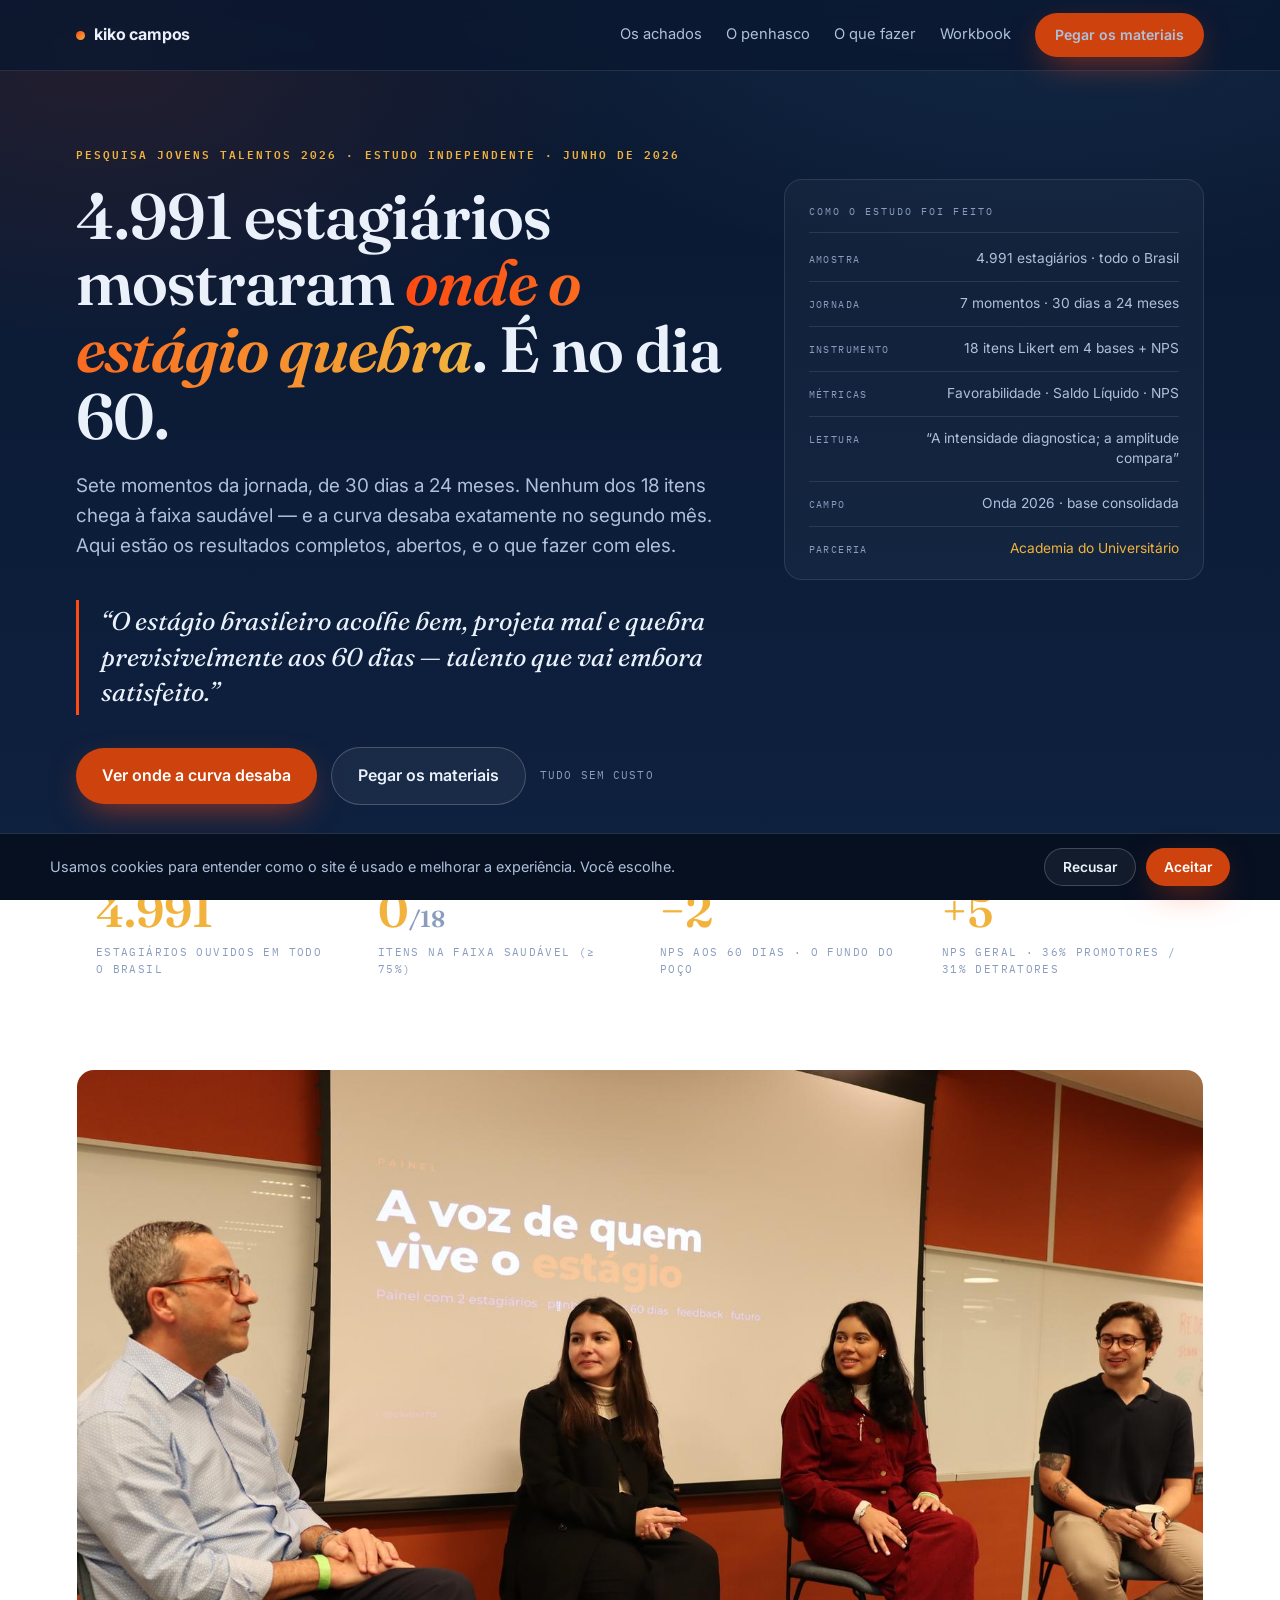
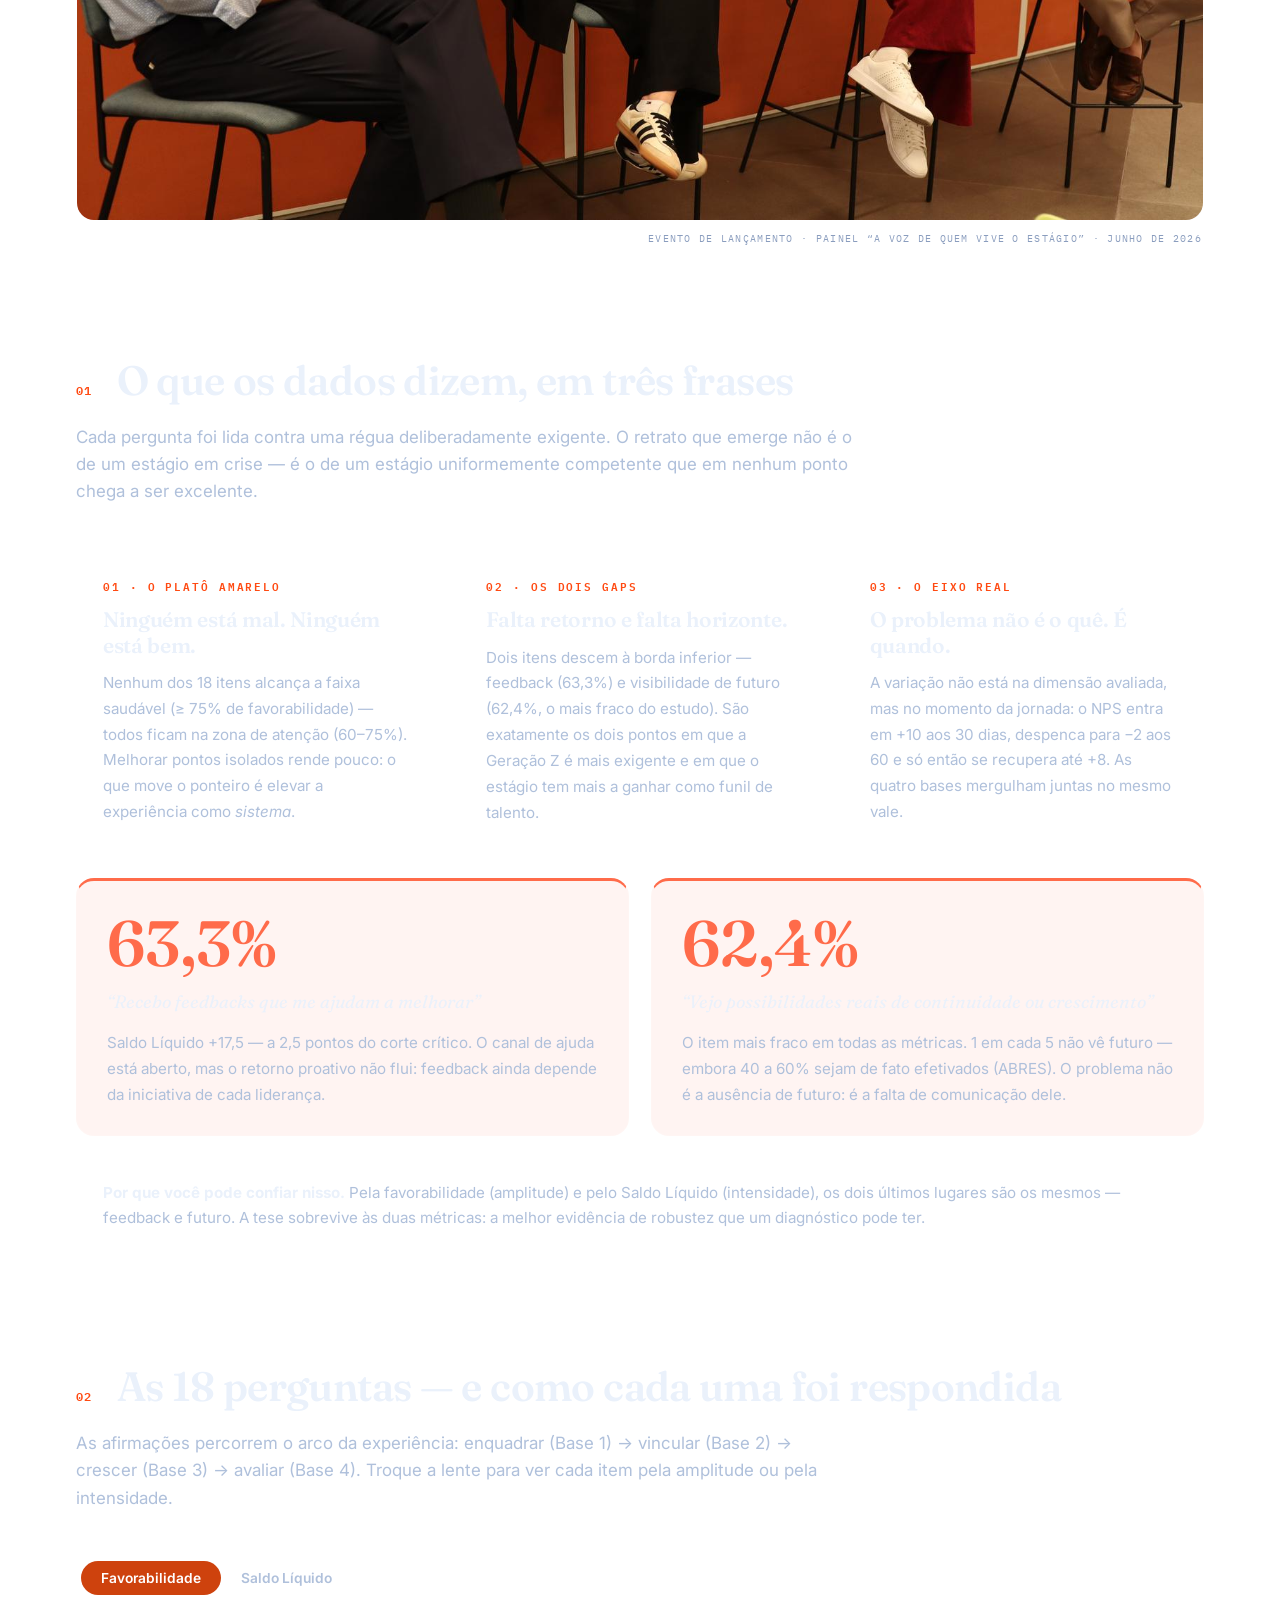
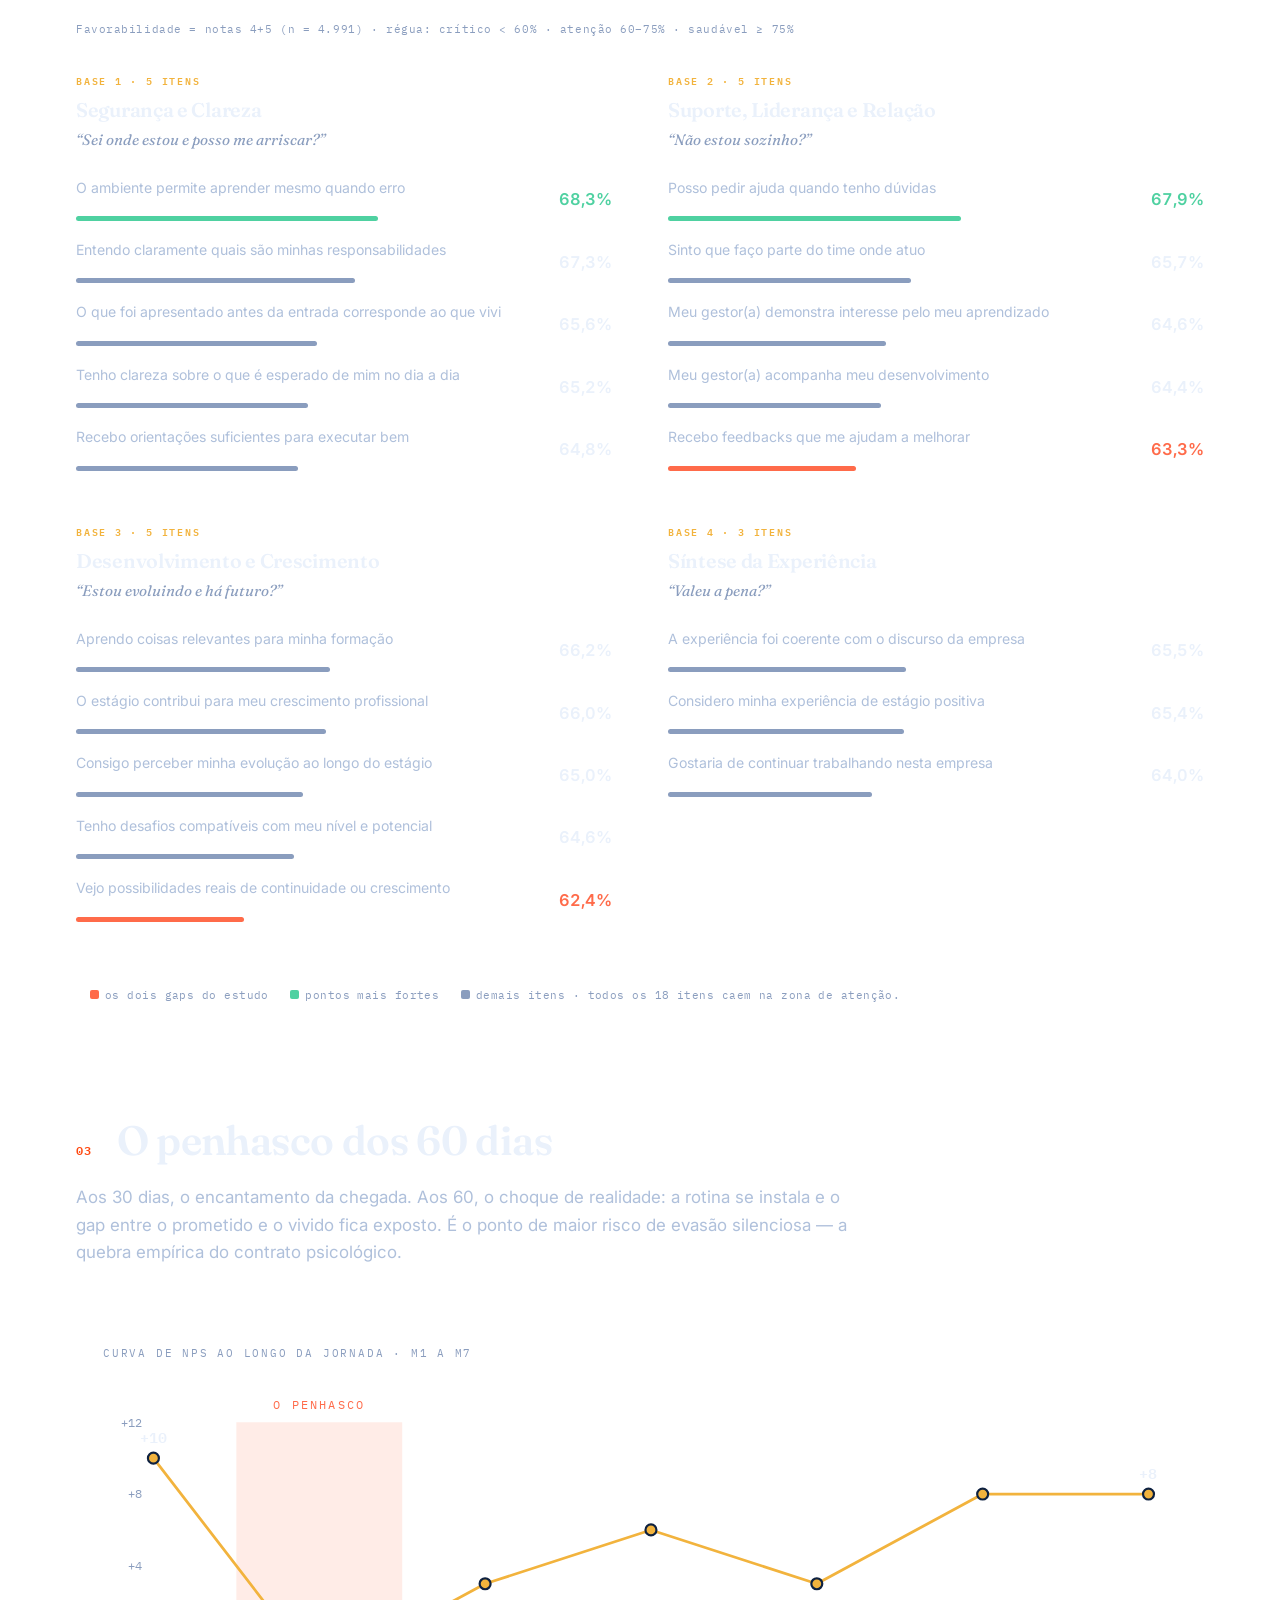
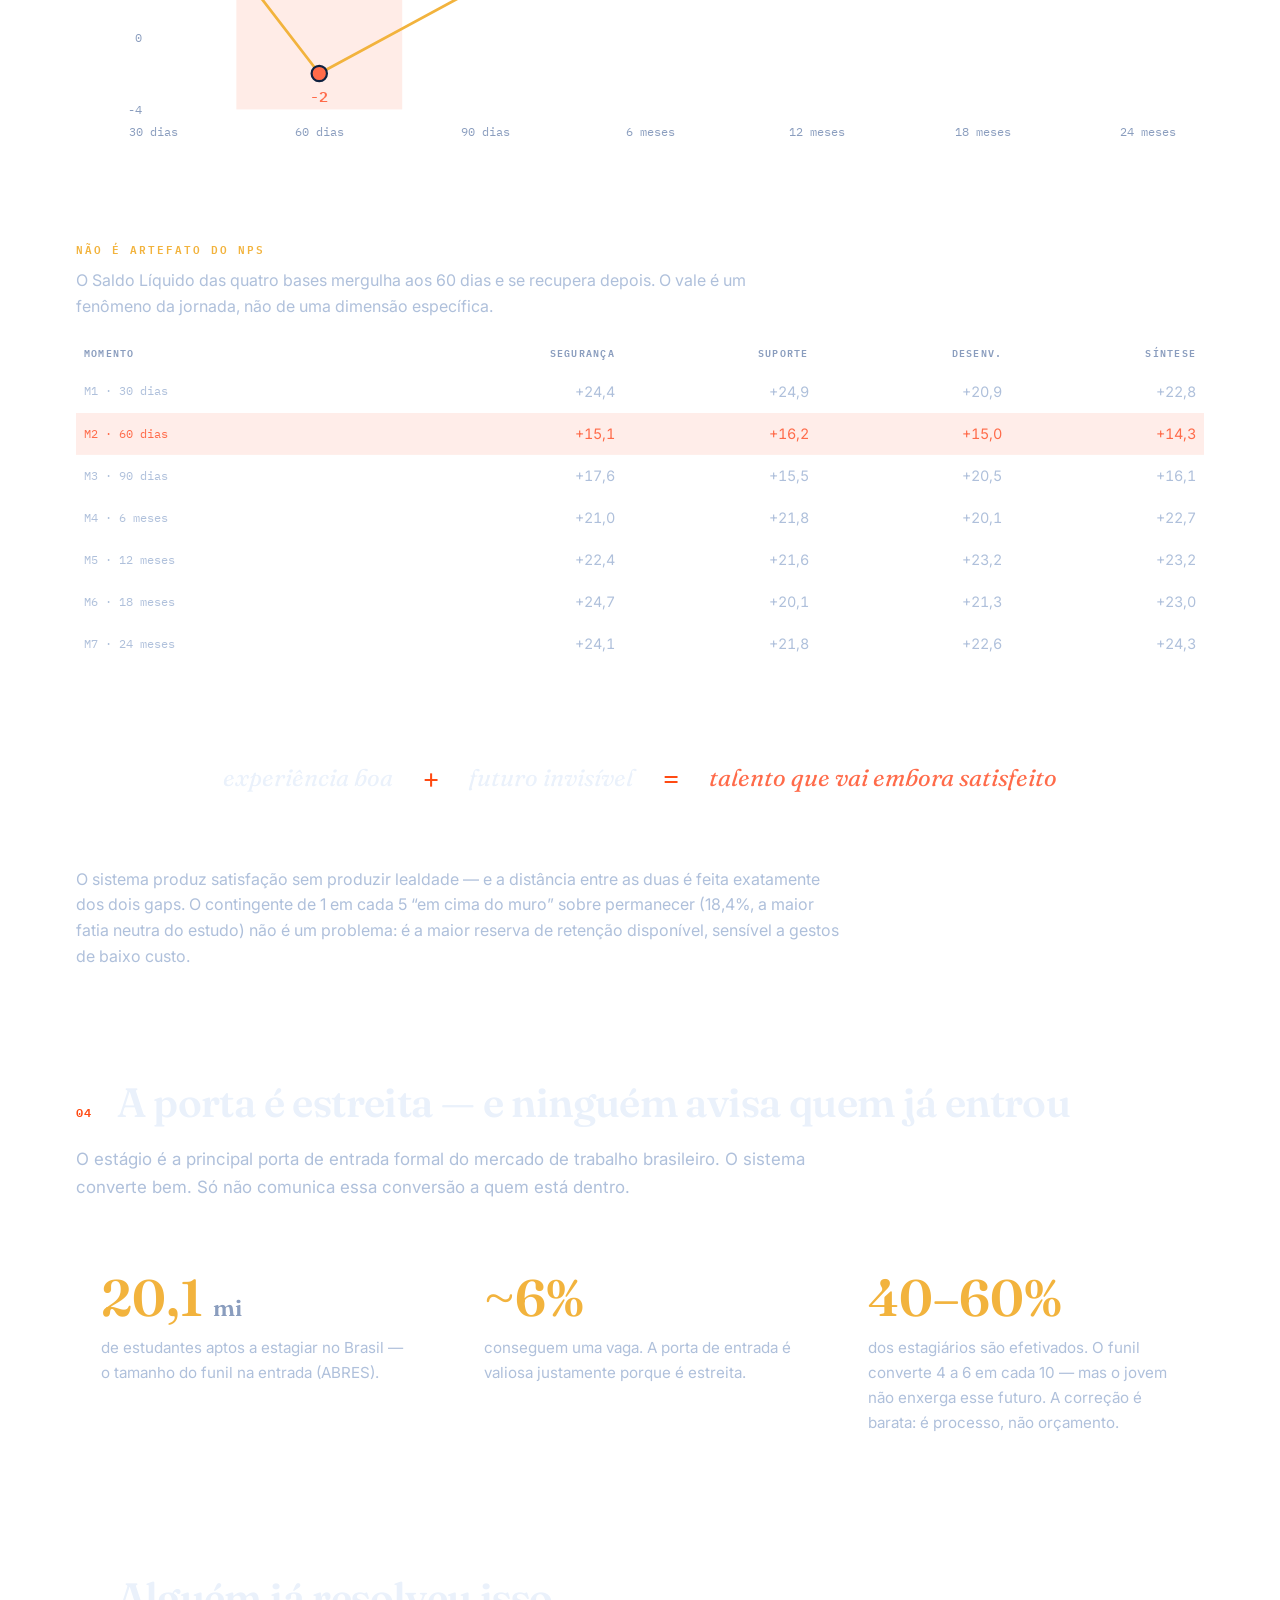
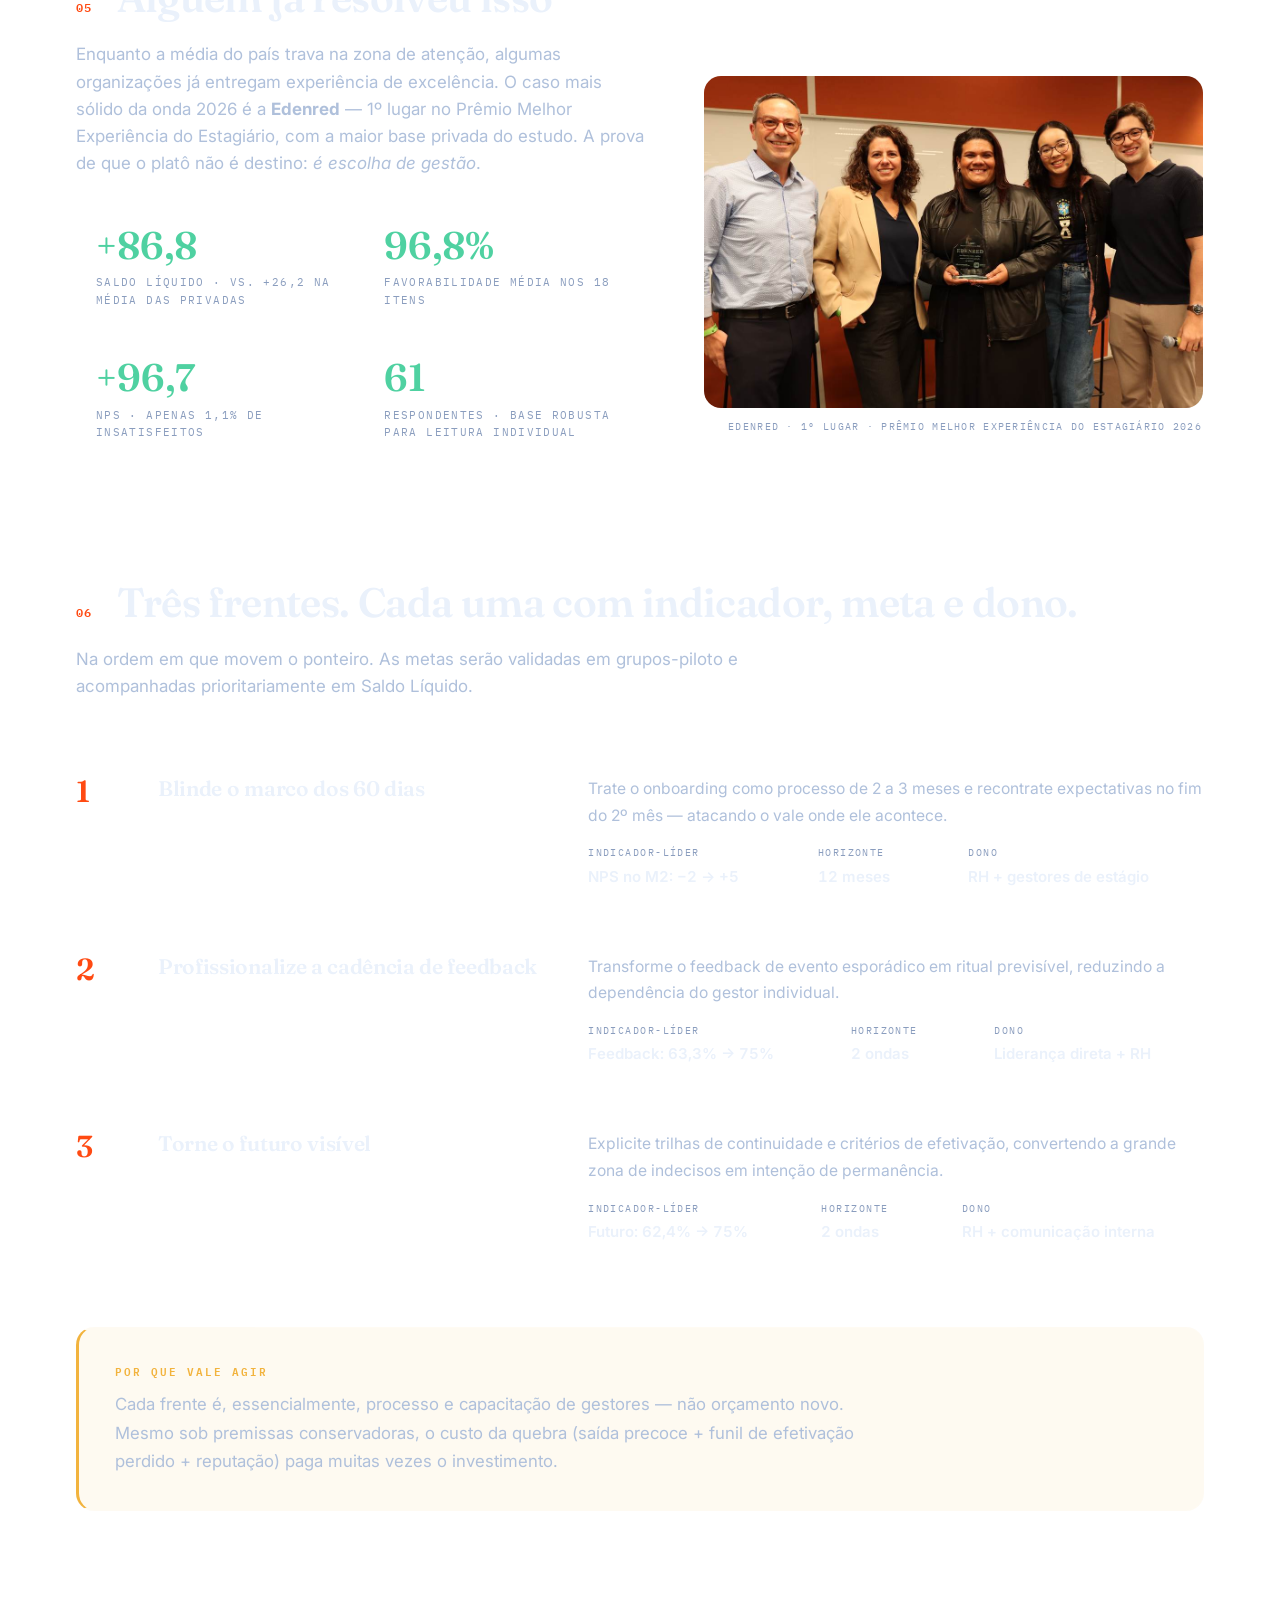
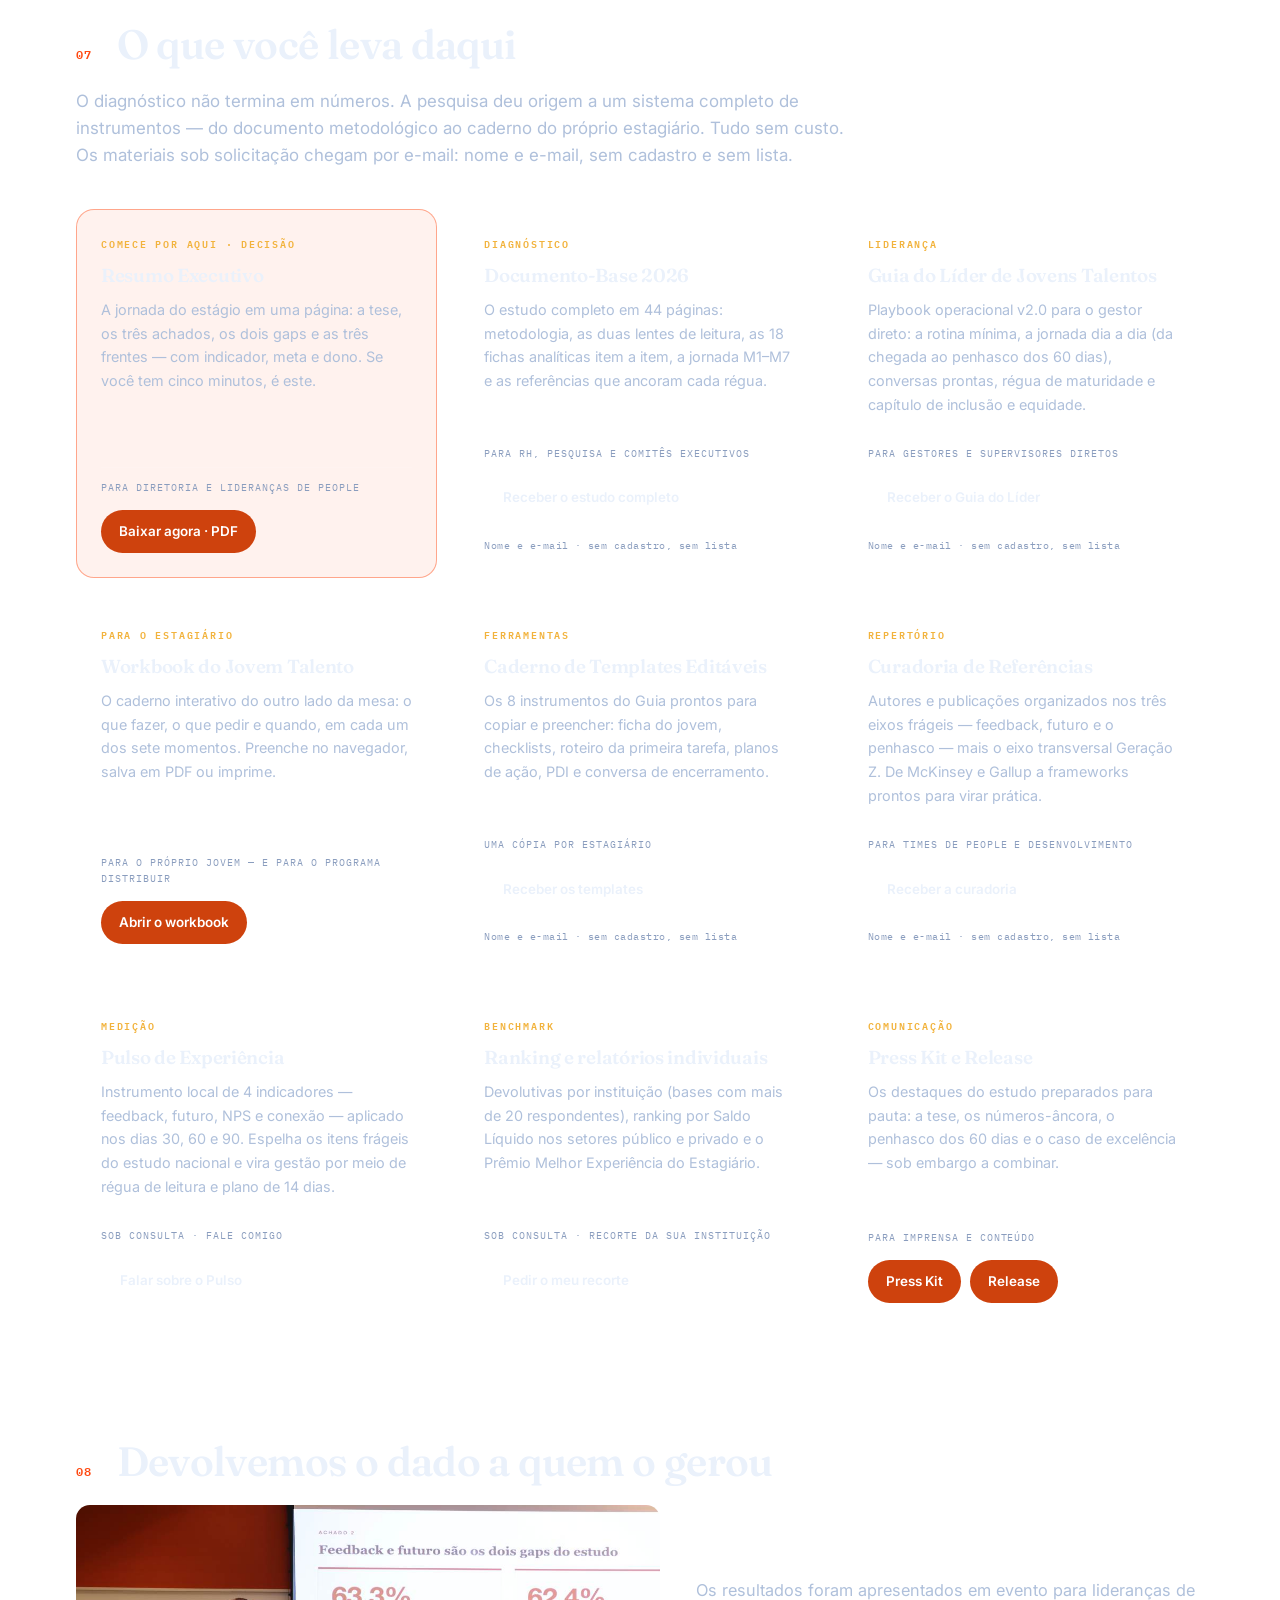
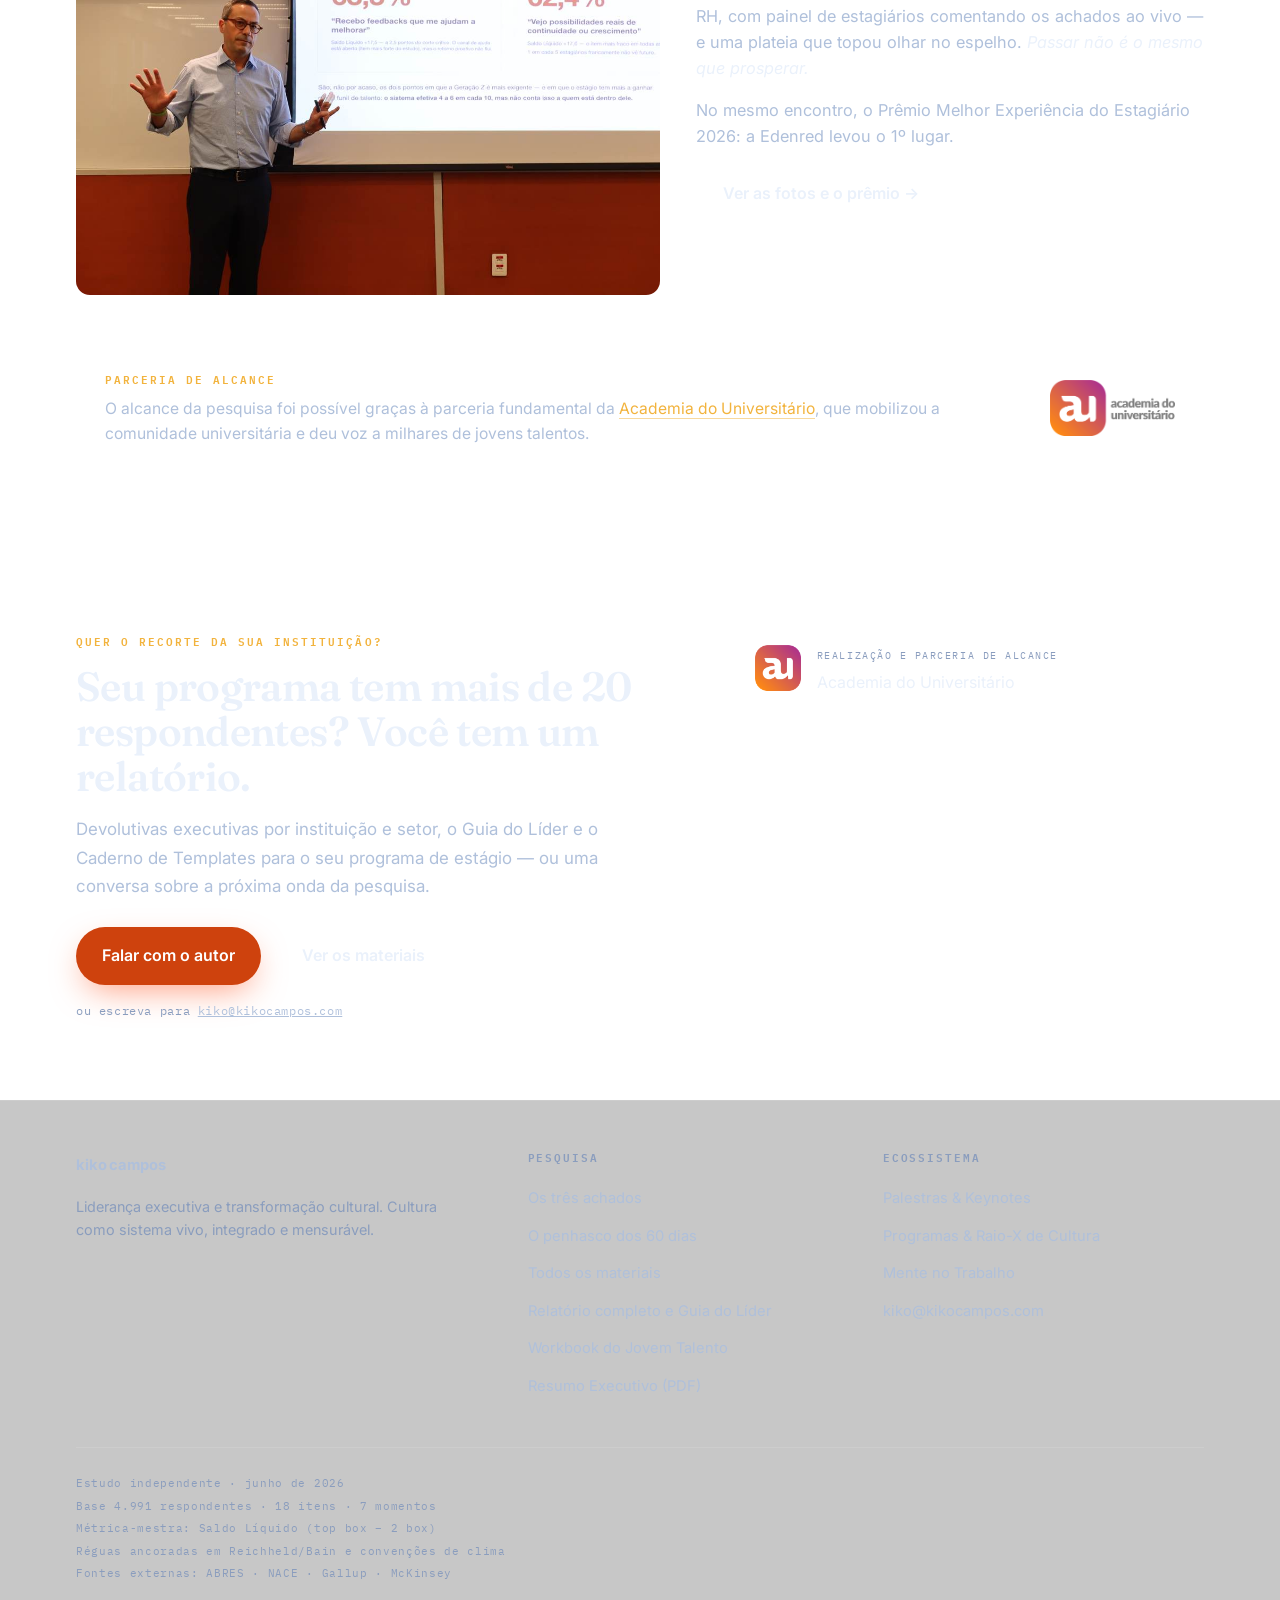
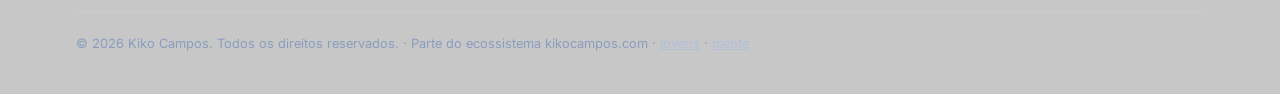
==== commit c950daf3: "Home mais curta: galeria do evento e prêmio vão para evento.html; na home fica uma chamada com foto " ====
--- a/index.html
+++ b/index.html
@@ -287,6 +287,13 @@
     body{font-size:16px}
     .premio-txt{padding:30px 24px}
   }
+  .ev-teaser{display:grid;grid-template-columns:1.15fr 1fr;gap:36px;align-items:center;margin-bottom:8px}
+  .ev-img{display:block;border-radius:14px;overflow:hidden}
+  .ev-img img{width:100%;display:block;aspect-ratio:3/2;object-fit:cover;transition:transform .35s ease}
+  .ev-img:hover img{transform:scale(1.03)}
+  .ev-p{color:var(--ink-soft);font-size:1.02rem;margin:0 0 16px}
+  .ev-p em{color:var(--ink)}
+  @media(max-width:900px){.ev-teaser{grid-template-columns:1fr;gap:20px}}
 </style>
 </head>
 <body>
@@ -539,26 +546,14 @@
 <section class="sec" id="evento">
   <div class="wrap">
     <div class="sec-head"><span class="sec-num">08</span><h2>Devolvemos o dado a quem o gerou</h2></div>
-    <p class="sec-intro">Os resultados foram apresentados em evento para lideranças de RH, com painel de estagiários comentando os achados ao vivo — e uma plateia que topou olhar no espelho. <em>Passar não é o mesmo que prosperar.</em></p>
-    <div class="gal">
-      <figure class="wide" data-cap="A leitura dos dados — os dois gaps do estudo"><img src="[data-uri]" alt="Apresentador diante do slide ‘Feedback e futuro são os dois gaps do estudo’, com 63,3% e 62,4% em destaque."><figcaption>A leitura dos dados · os dois gaps</figcaption></figure>
-      <figure data-cap="Painel com estagiários — a voz de quem vive o estágio"><img src="[data-uri]" alt="Mediador e três estagiárias no painel, diante do telão ‘A voz de quem vive o estágio’."><figcaption>O painel</figcaption></figure>
-      <figure data-cap="A plateia de RH em conversa"><img src="[data-uri]" alt="Participantes da plateia conversando em grupos durante o evento."><figcaption>Participação da plateia</figcaption></figure>
-      <figure data-cap="O painel em close — perguntas e respostas"><img src="[data-uri]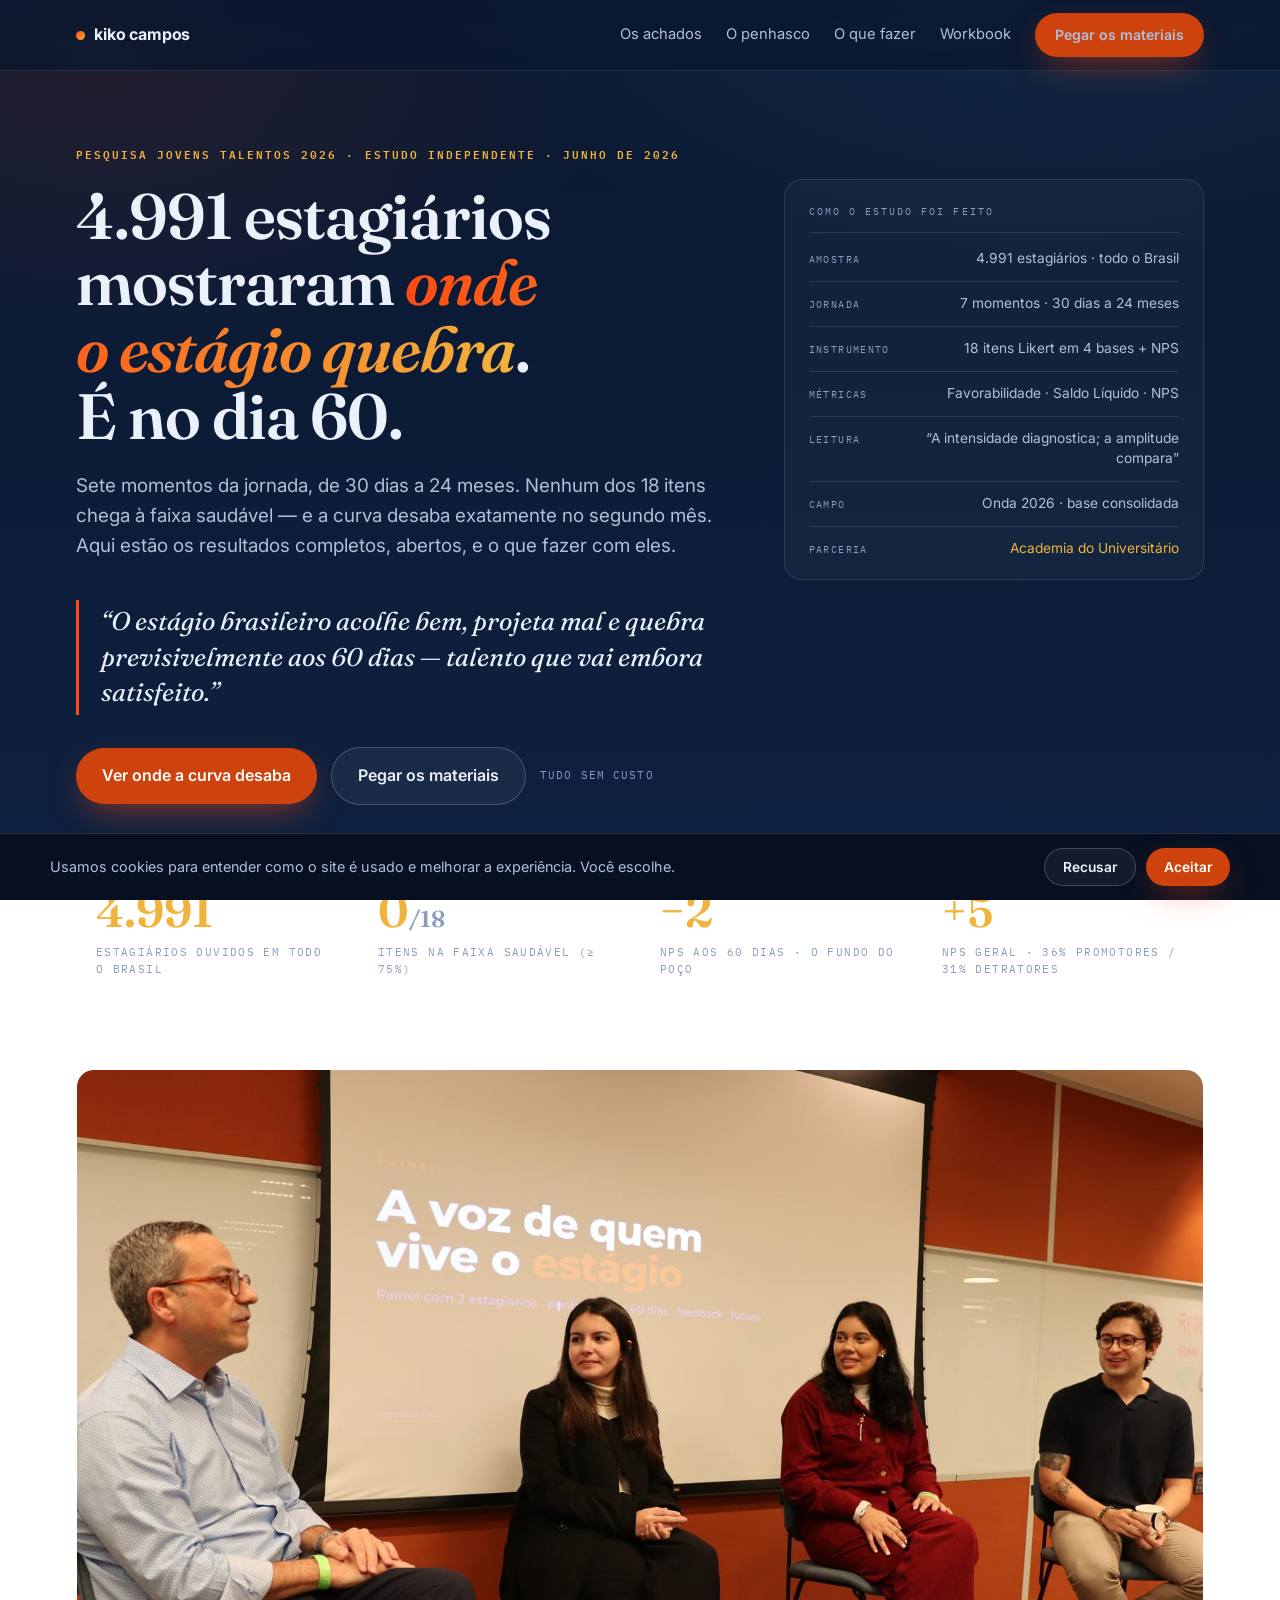
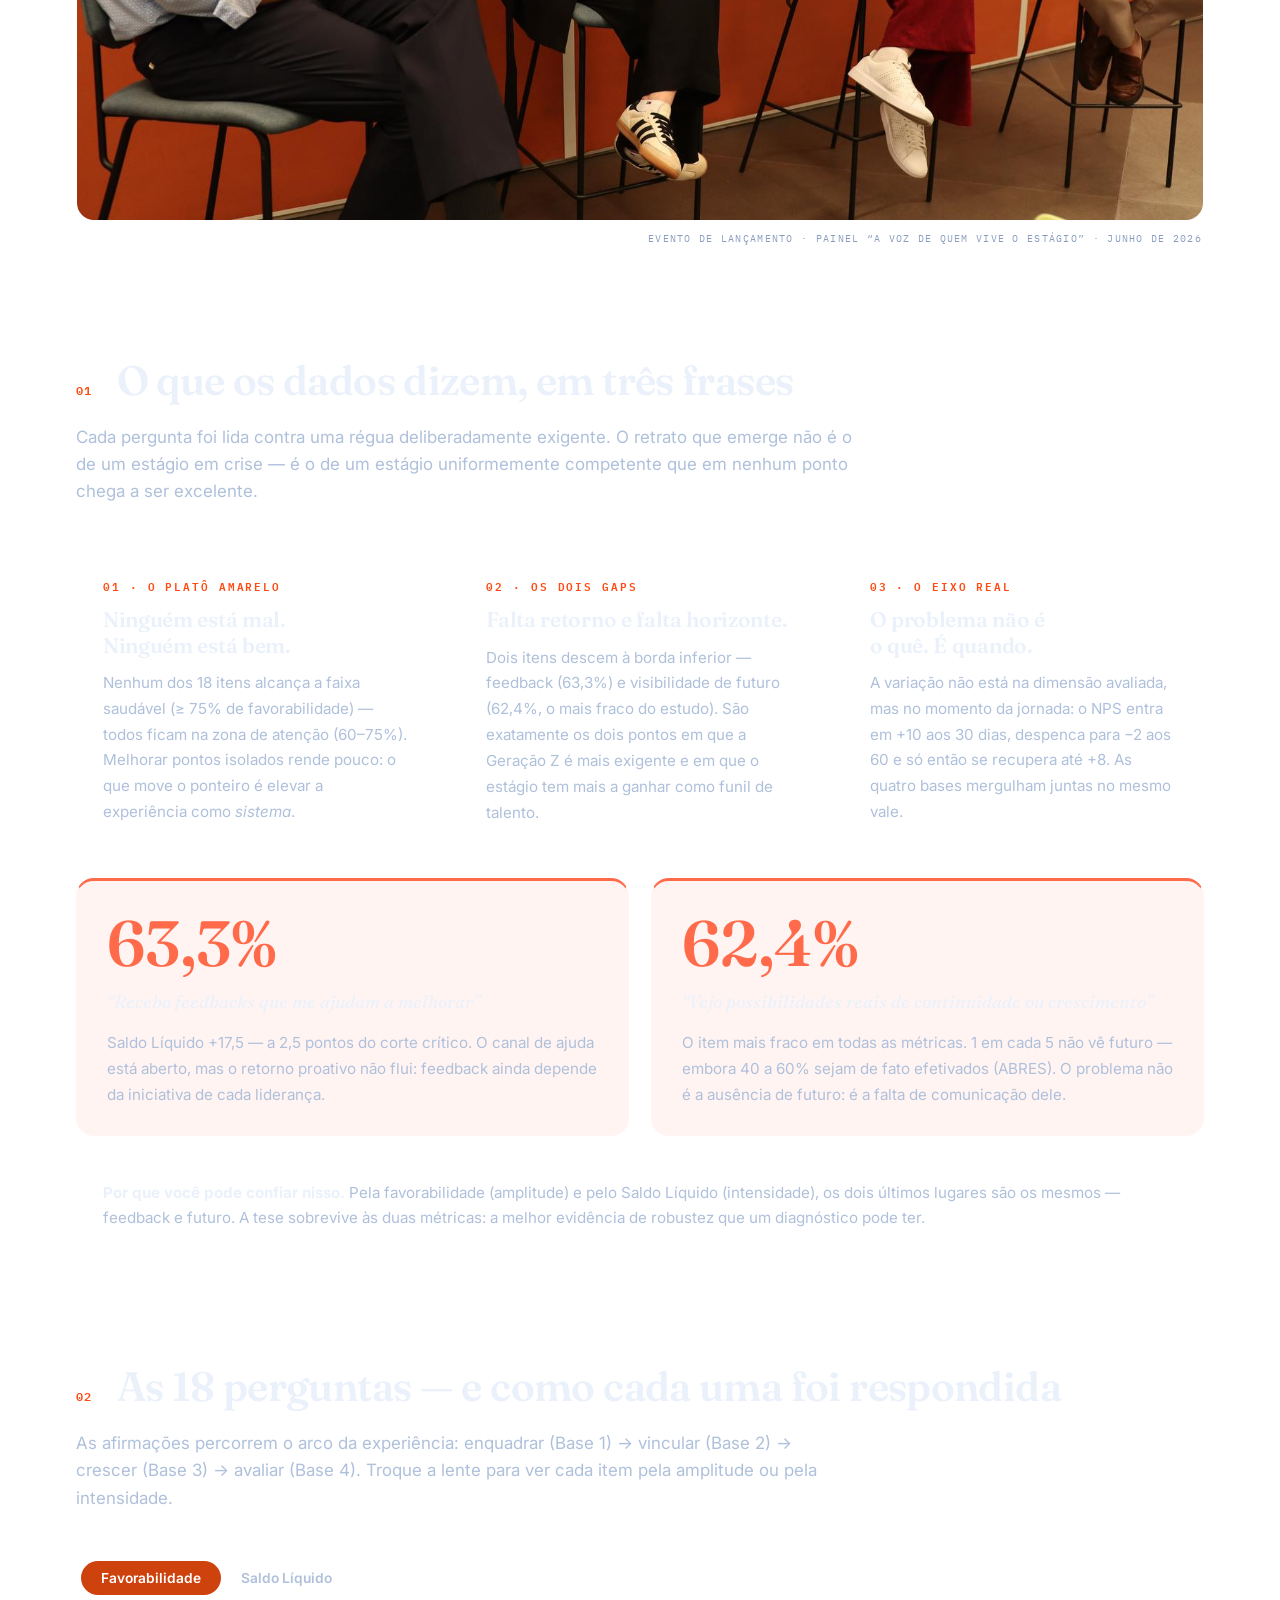
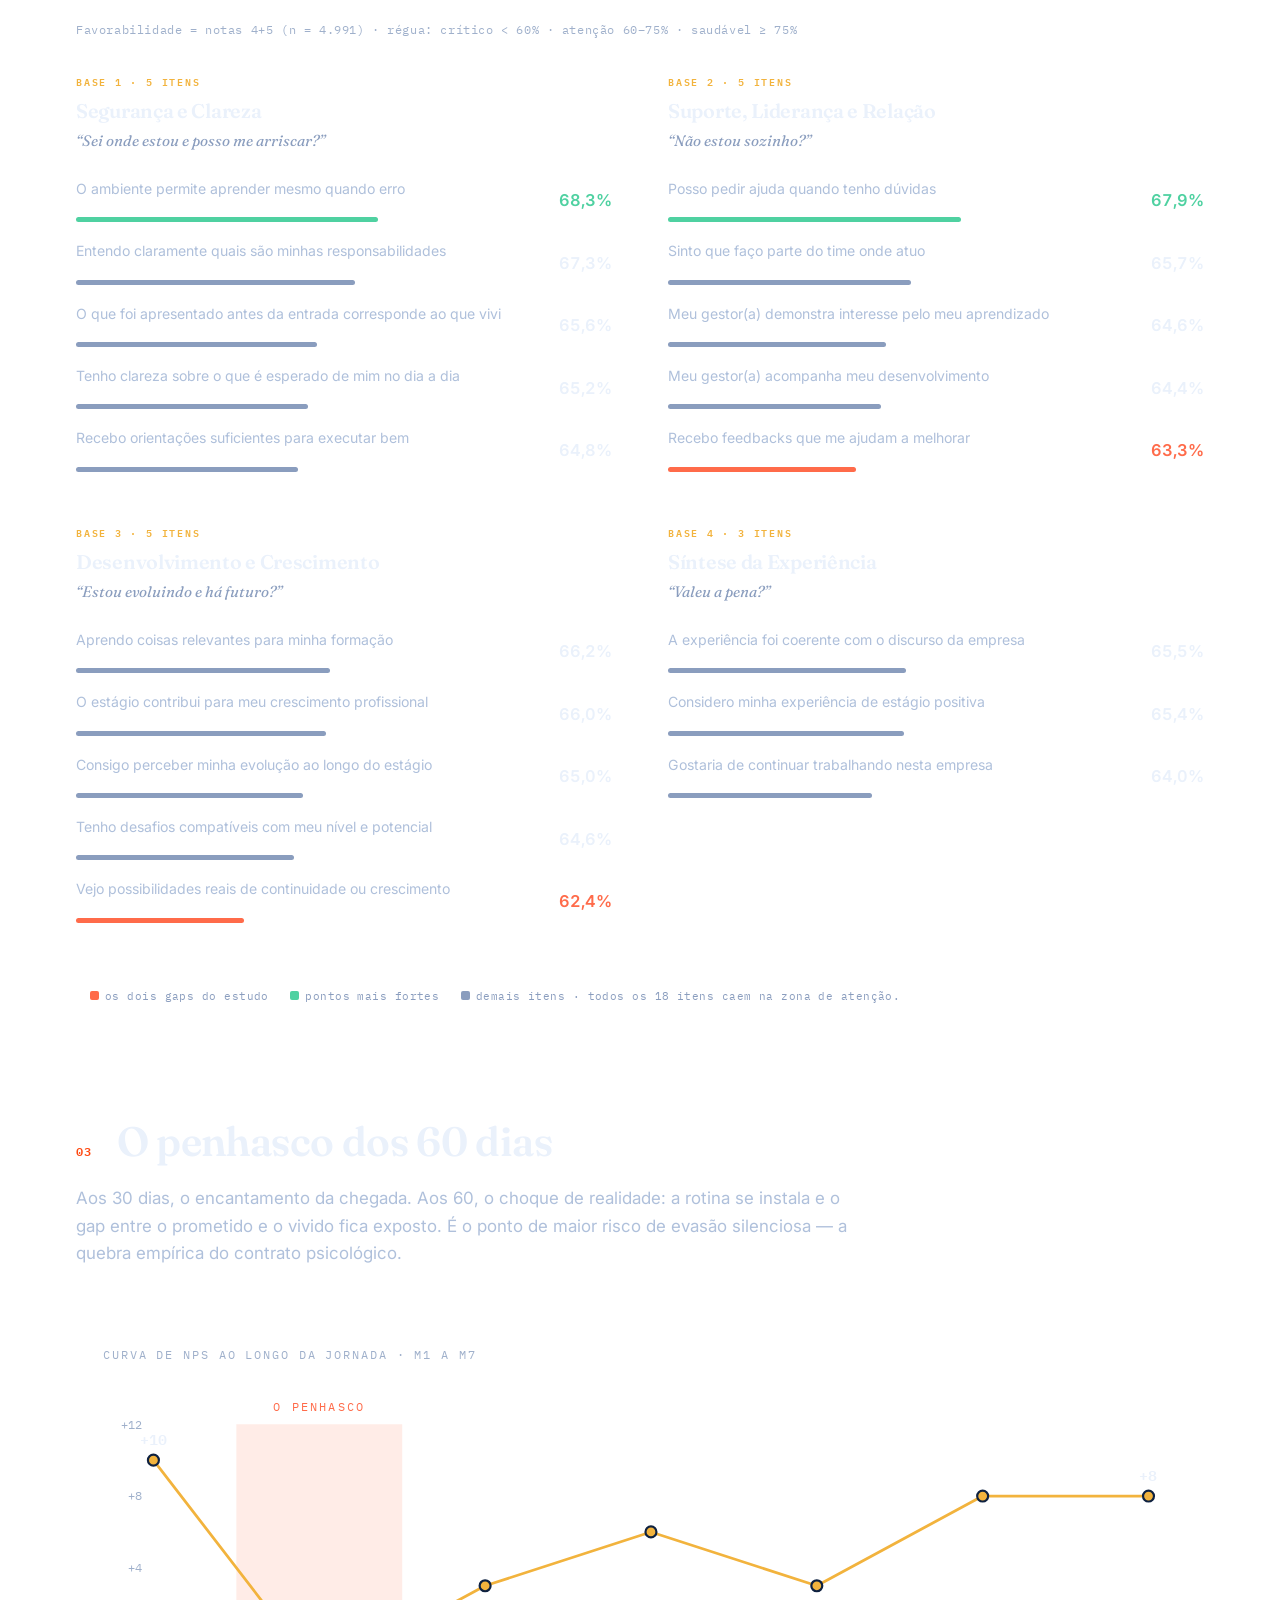
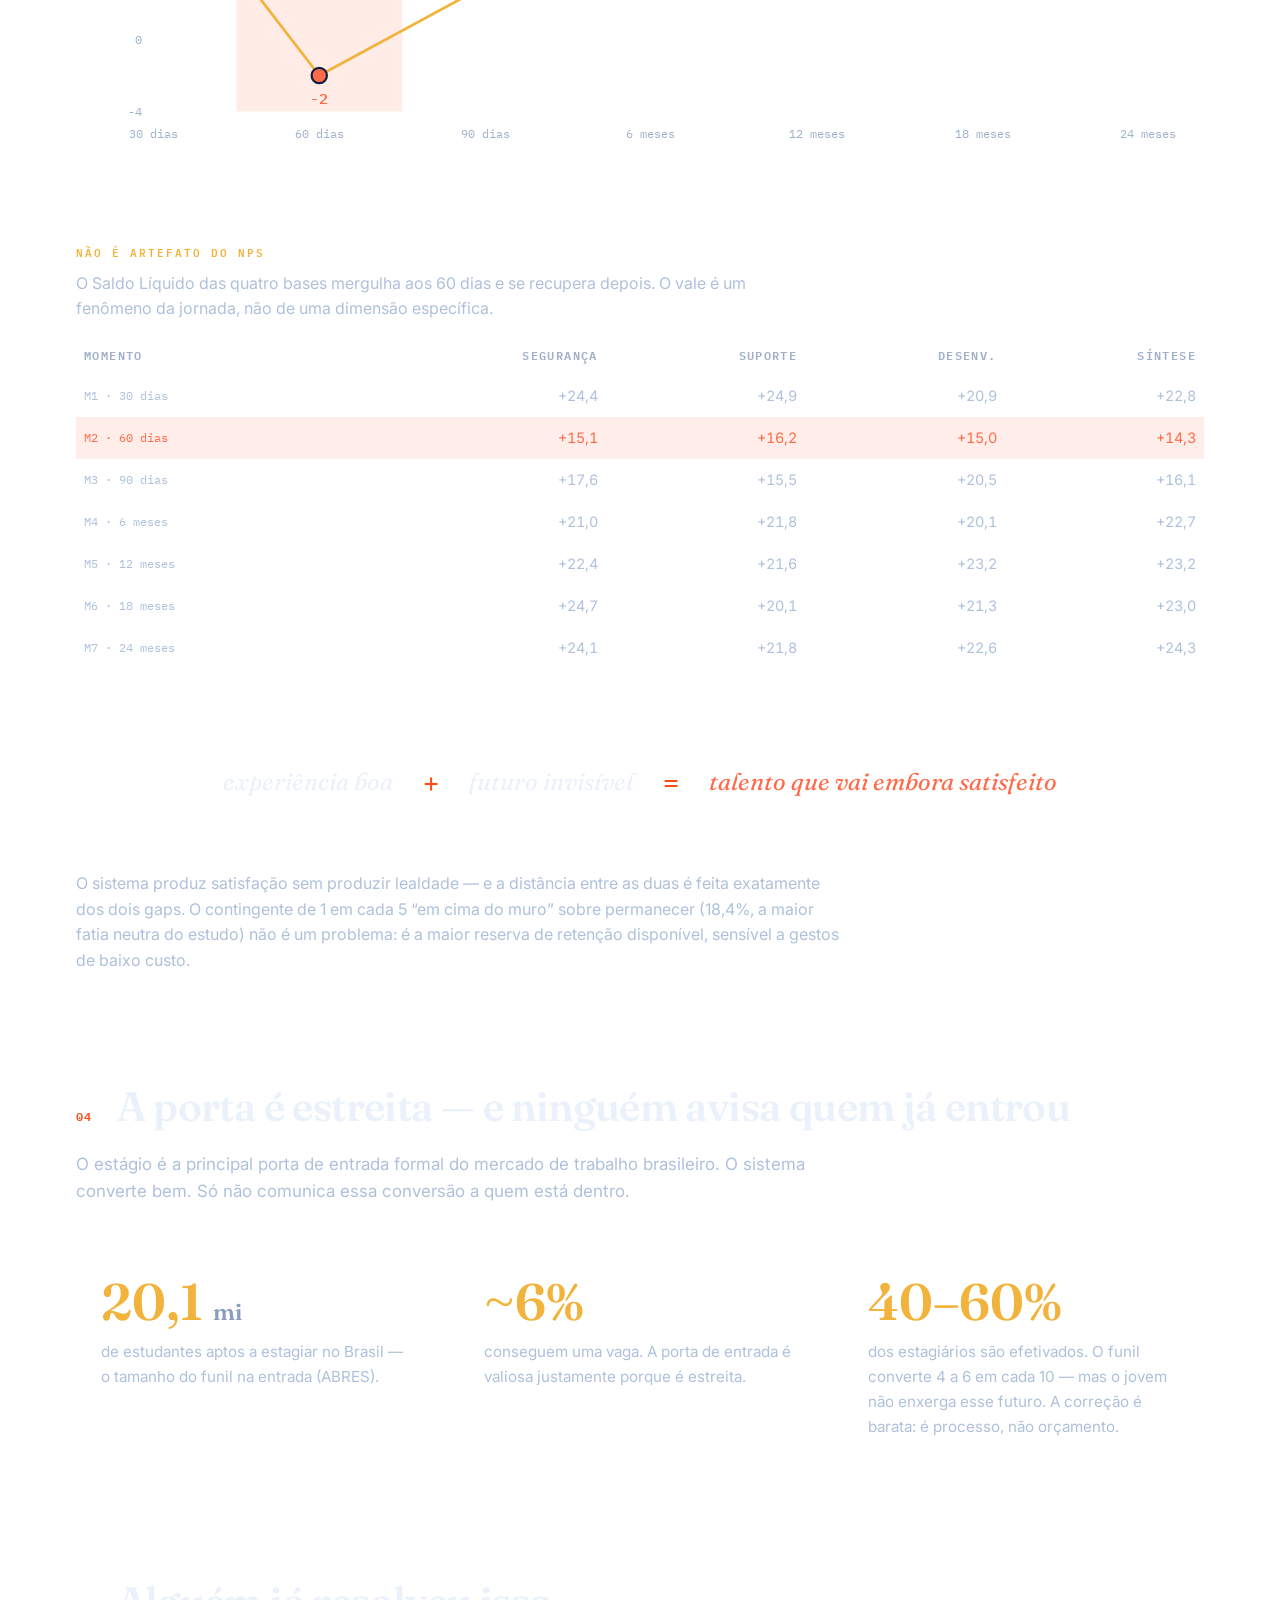
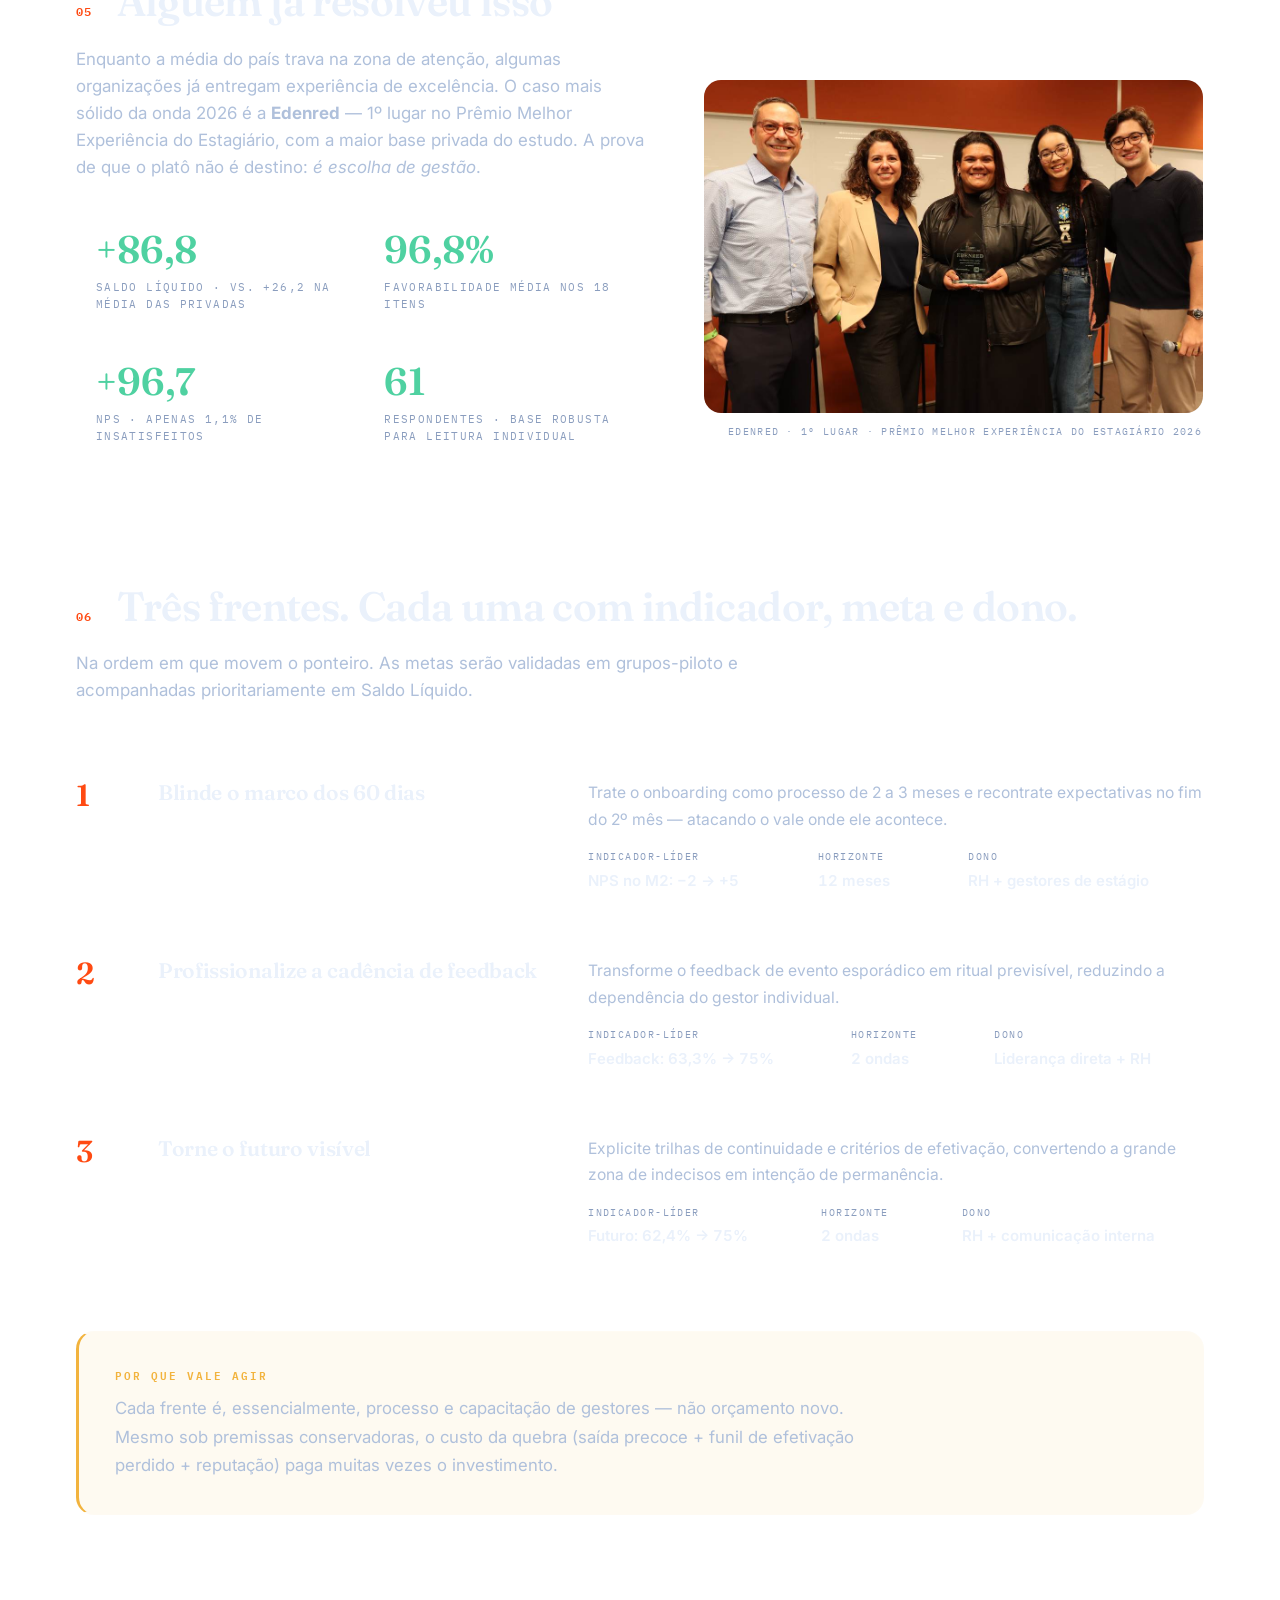
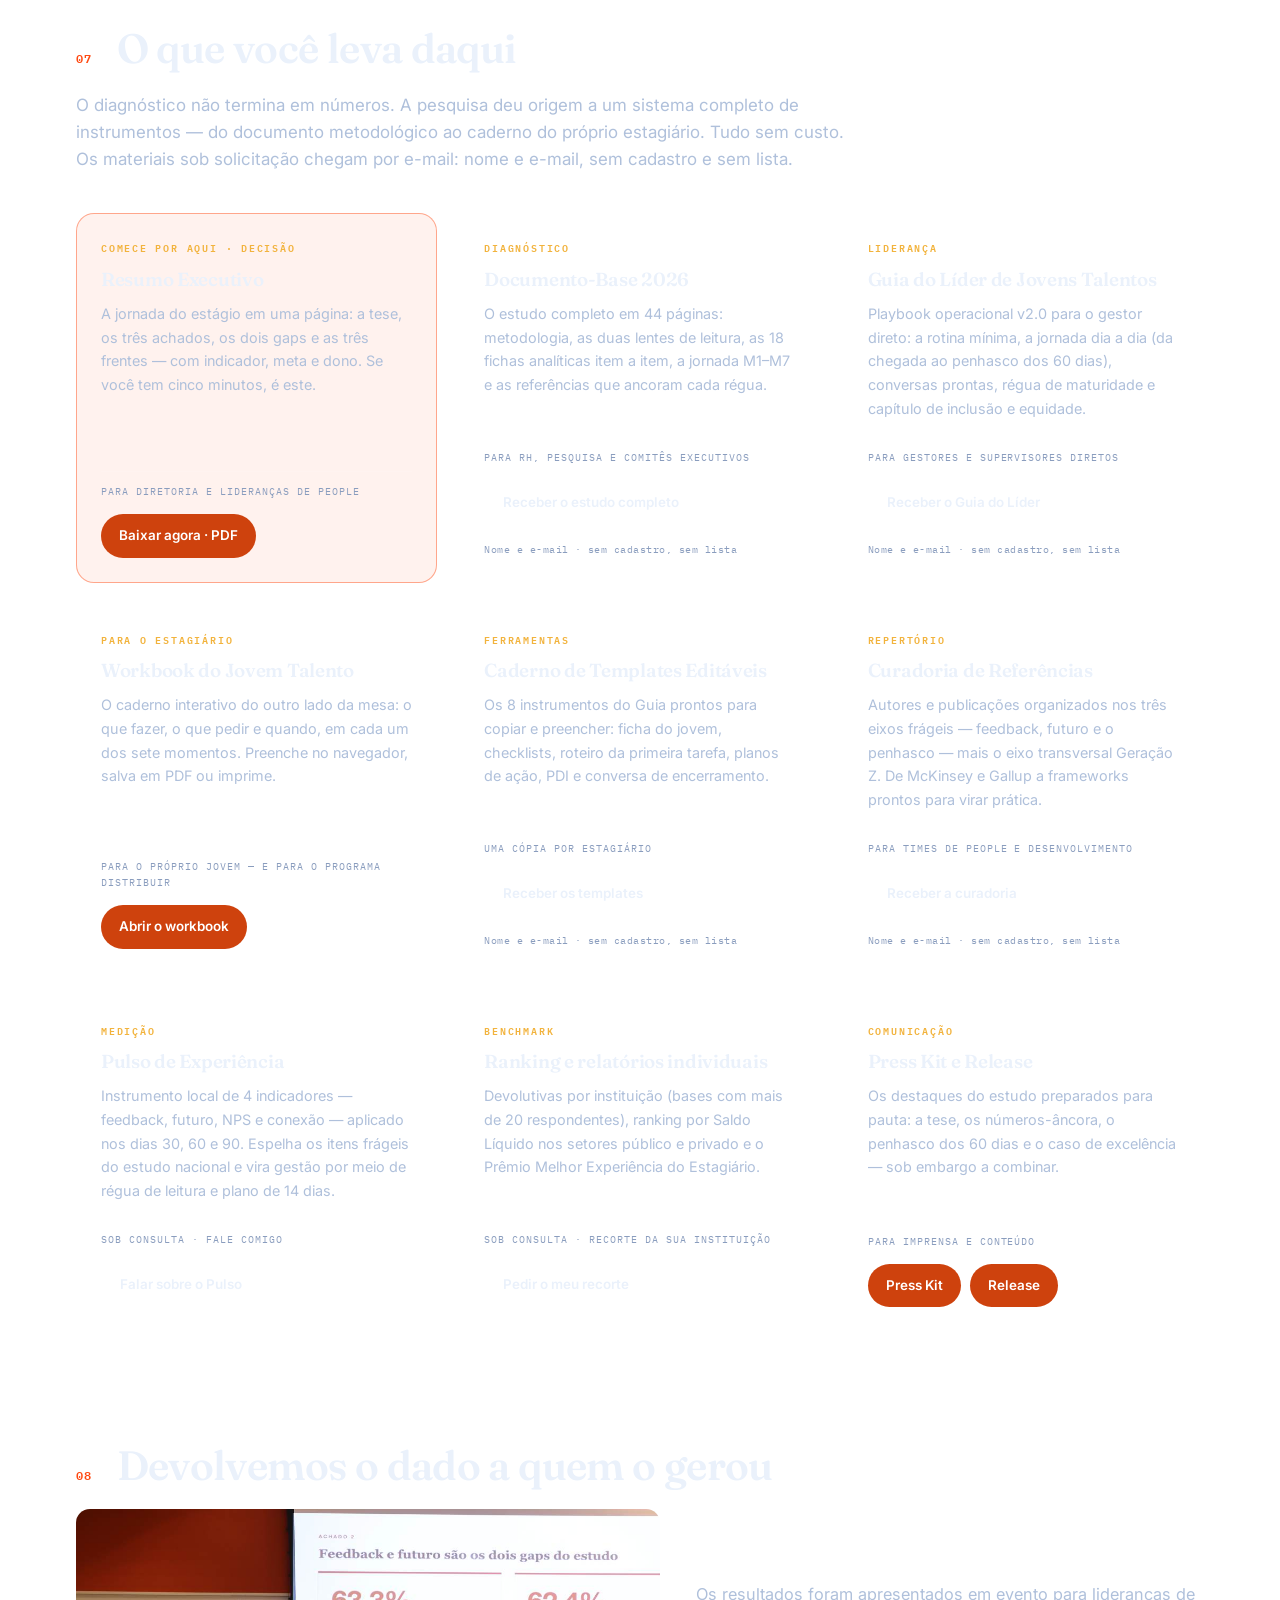
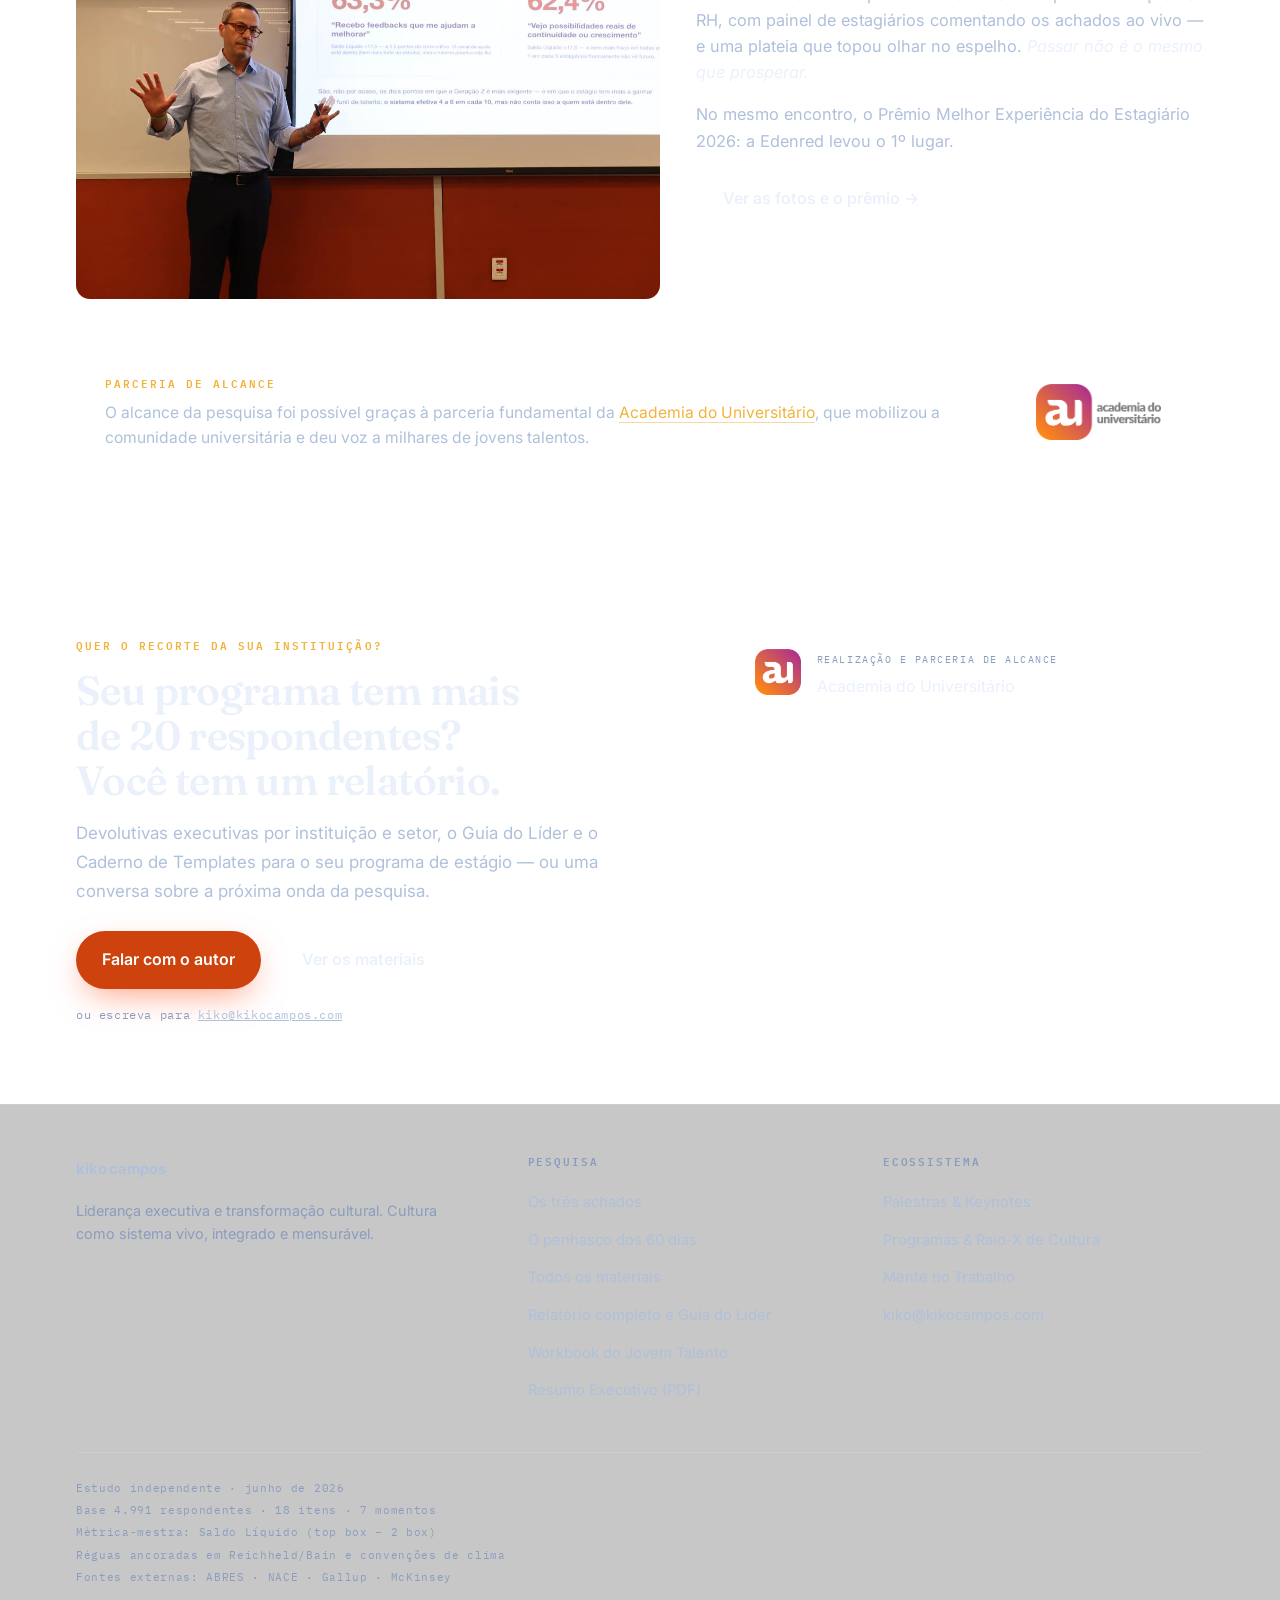
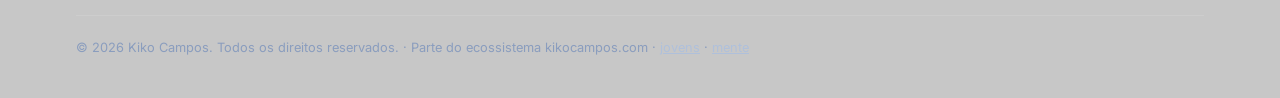
==== commit 68af5d13: "Certificação: números oficiais em materiais, gráficos legíveis no celular, tabela, logo do parceiro," ====
--- a/index.html
+++ b/index.html
@@ -294,6 +294,13 @@
   .ev-p{color:var(--ink-soft);font-size:1.02rem;margin:0 0 16px}
   .ev-p em{color:var(--ink)}
   @media(max-width:900px){.ev-teaser{grid-template-columns:1fr;gap:20px}}
+
+  /* certificação 25/10 */
+  .vale-table th{font-size:.72rem!important;color:#9FB0CB!important}
+  .chart-title,.lens-sub{font-size:.74rem!important;color:#9FB0CB!important}
+  .au-logo img{background:#fff;border-radius:12px;padding:10px 14px;box-sizing:content-box}
+  h1,h2,h3{text-wrap:balance}
+  @media(max-width:600px){.vale-table{font-size:.82rem}.vale-table td,.vale-table th{padding:8px 4px}.vale-table td:first-child{white-space:nowrap;font-size:.7rem}.vale-table th{font-size:.6rem!important;letter-spacing:.06em}}
 </style>
 </head>
 <body>
@@ -690,25 +697,27 @@
 /* ---------- curva de NPS ---------- */
 const NPS=[{m:'M1',t:'30 dias',v:10,n:511},{m:'M2',t:'60 dias',v:-2,n:431},{m:'M3',t:'90 dias',v:3,n:548},{m:'M4',t:'6 meses',v:6,n:1607},{m:'M5',t:'12 meses',v:3,n:984},{m:'M6',t:'18 meses',v:8,n:385},{m:'M7',t:'24 meses',v:8,n:525}];
 (function(){
-  const W=980,H=340,P={l:46,r:26,t:34,b:44};
+  const MOB=window.matchMedia('(max-width:600px)').matches,K=MOB?1:1;
+  const W=MOB?420:980,H=MOB?300:340,P=MOB?{l:40,r:22,t:40,b:46}:{l:46,r:26,t:34,b:44},FS=MOB?14:11,FB=MOB?17:14;
+  const SH={'30 dias':'30d','60 dias':'60d','90 dias':'90d','6 meses':'6m','12 meses':'12m','18 meses':'18m','24 meses':'24m'};
   const xs=i=>P.l+i*(W-P.l-P.r)/(NPS.length-1);
   const ys=v=>P.t+(12-v)*(H-P.t-P.b)/(12-(-4));
   let s='<svg id="npssvg" viewBox="0 0 '+W+' '+H+'" style="width:100%;height:auto" role="img" aria-label="Curva de NPS ao longo da jornada: começa em mais 10 aos 30 dias, cai para menos 2 aos 60 dias e se recupera até mais 8 aos 24 meses.">';
   [-4,0,4,8,12].forEach(g=>{
     s+='<line x1="'+P.l+'" y1="'+ys(g)+'" x2="'+(W-P.r)+'" y2="'+ys(g)+'" stroke="'+(g===0?'rgba(255,255,255,.30)':'rgba(255,255,255,.10)')+'" stroke-width="1"/>';
-    s+='<text x="'+(P.l-10)+'" y="'+(ys(g)+4)+'" text-anchor="end" font-size="11" fill="#8A9DBE">'+(g>0?'+':'')+g+'</text>';
+    s+='<text x="'+(P.l-10)+'" y="'+(ys(g)+4)+'" text-anchor="end" font-size="'+FS+'" fill="#9FB0CB">'+(g>0?'+':'')+g+'</text>';
   });
   s+='<rect x="'+(xs(0.5))+'" y="'+P.t+'" width="'+(xs(1.5)-xs(0.5))+'" height="'+(H-P.t-P.b)+'" fill="rgba(255,107,74,.13)"/>';
-  s+='<text x="'+xs(1)+'" y="'+(P.t-12)+'" text-anchor="middle" font-size="11" letter-spacing="2" fill="#FF6B4A">O PENHASCO</text>';
+  s+='<text x="'+xs(1)+'" y="'+(P.t-12)+'" text-anchor="middle" font-size="'+FS+'" letter-spacing="2" fill="#FF6B4A">O PENHASCO</text>';
   const pts=NPS.map((d,i)=>[xs(i),ys(d.v)]);
   s+='<path d="M'+pts.map(p=>p.join(' ')).join(' L ')+'" fill="none" stroke="#F2B33D" stroke-width="2.5" stroke-linejoin="round"/>';
   NPS.forEach((d,i)=>{
     const hot=i===1;
     s+='<circle cx="'+pts[i][0]+'" cy="'+pts[i][1]+'" r="'+(hot?7:5)+'" fill="'+(hot?'#FF6B4A':'#F2B33D')+'" stroke="#0E2140" stroke-width="2"/>';
     if(i===0||i===1||i===NPS.length-1){
-      s+='<text x="'+pts[i][0]+'" y="'+(pts[i][1]+(d.v<0?26:-14))+'" text-anchor="middle" font-size="14" font-weight="600" fill="'+(hot?'#FF6B4A':'#EAF1FB')+'">'+(d.v>0?'+':'')+d.v+'</text>';
+      s+='<text x="'+pts[i][0]+'" y="'+(pts[i][1]+(d.v<0?26:-14))+'" text-anchor="middle" font-size="'+FB+'" font-weight="600" fill="'+(hot?'#FF6B4A':'#EAF1FB')+'">'+(d.v>0?'+':'')+d.v+'</text>';
     }
-    s+='<text x="'+pts[i][0]+'" y="'+(H-P.b+24)+'" text-anchor="middle" font-size="11" fill="#8A9DBE">'+d.t+'</text>';
+    s+='<text x="'+pts[i][0]+'" y="'+(H-P.b+24)+'" text-anchor="middle" font-size="'+FS+'" fill="#9FB0CB">'+(MOB?SH[d.t]:d.t)+'</text>';
     s+='<rect class="hz" data-i="'+i+'" x="'+(pts[i][0]-((W-P.l-P.r)/(NPS.length-1))/2)+'" y="'+P.t+'" width="'+((W-P.l-P.r)/(NPS.length-1))+'" height="'+(H-P.t-P.b)+'" fill="transparent"/>';
   });
   s+='</svg>';
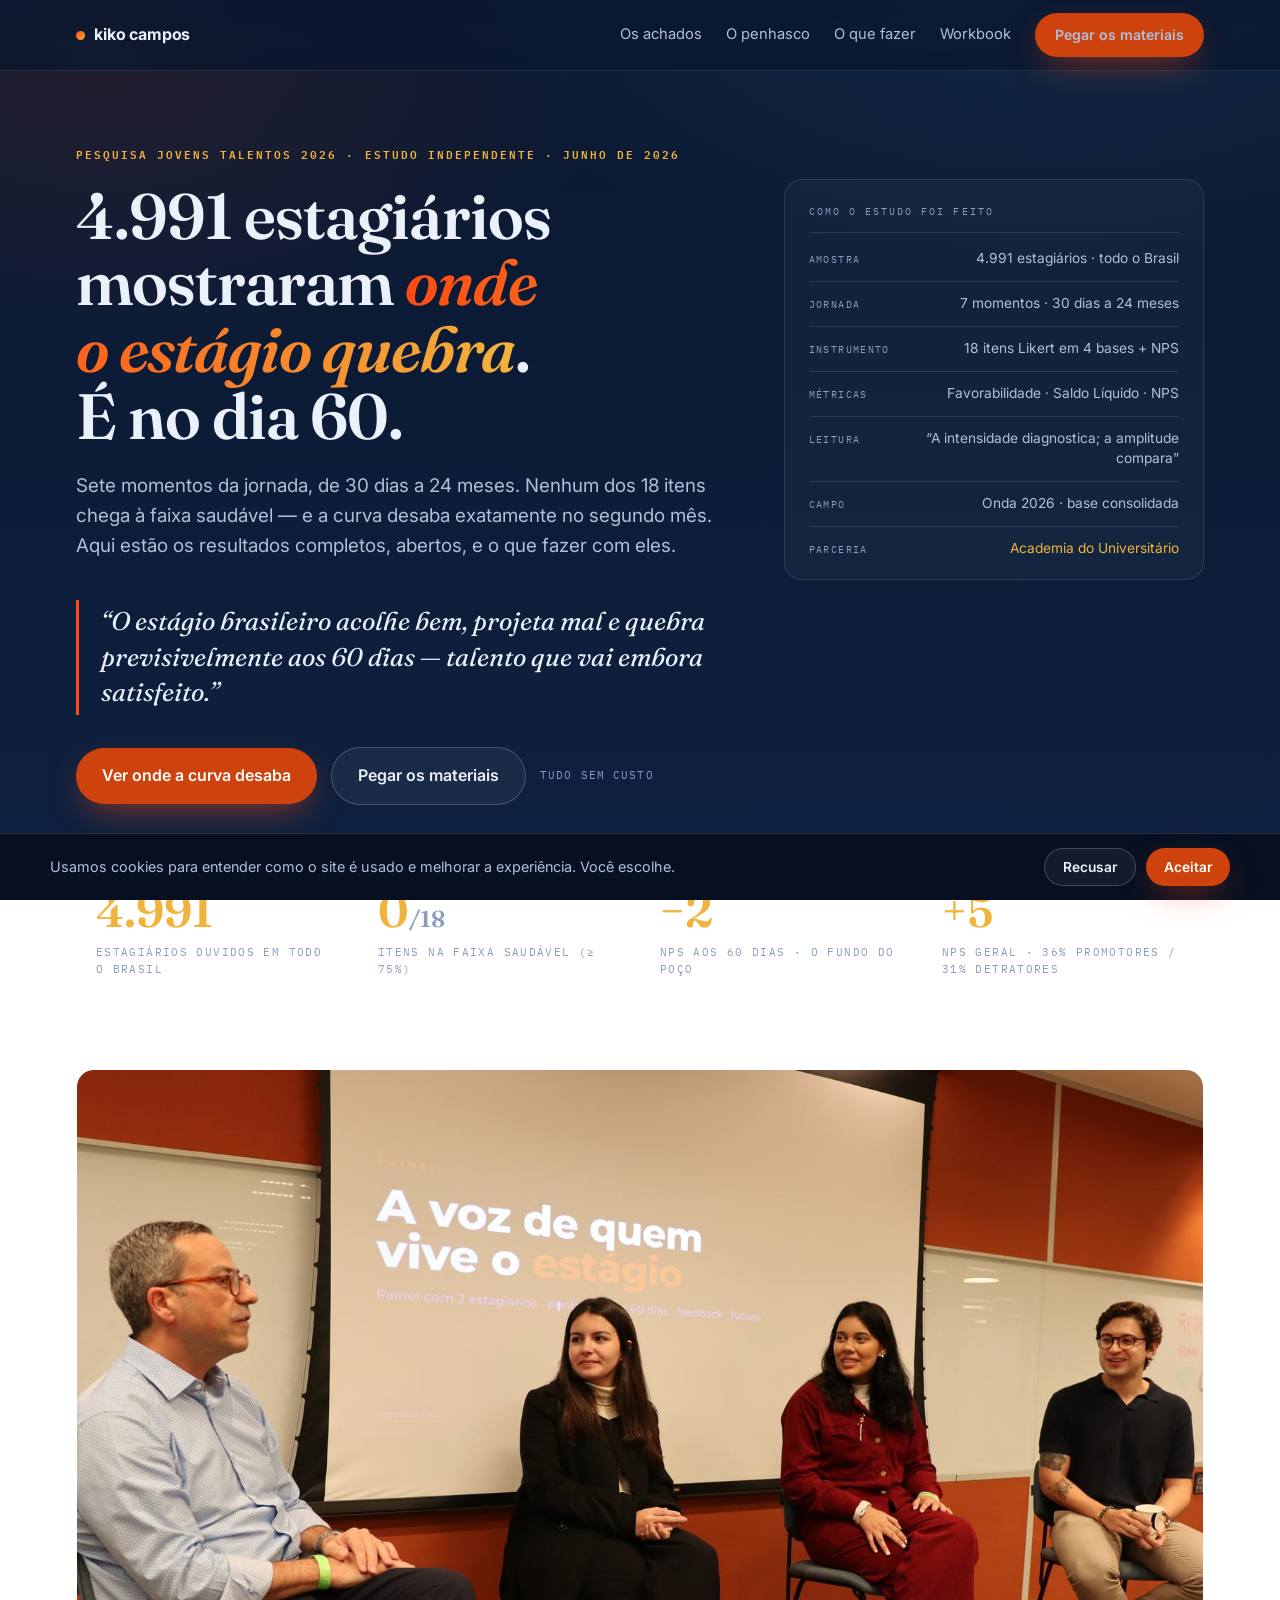
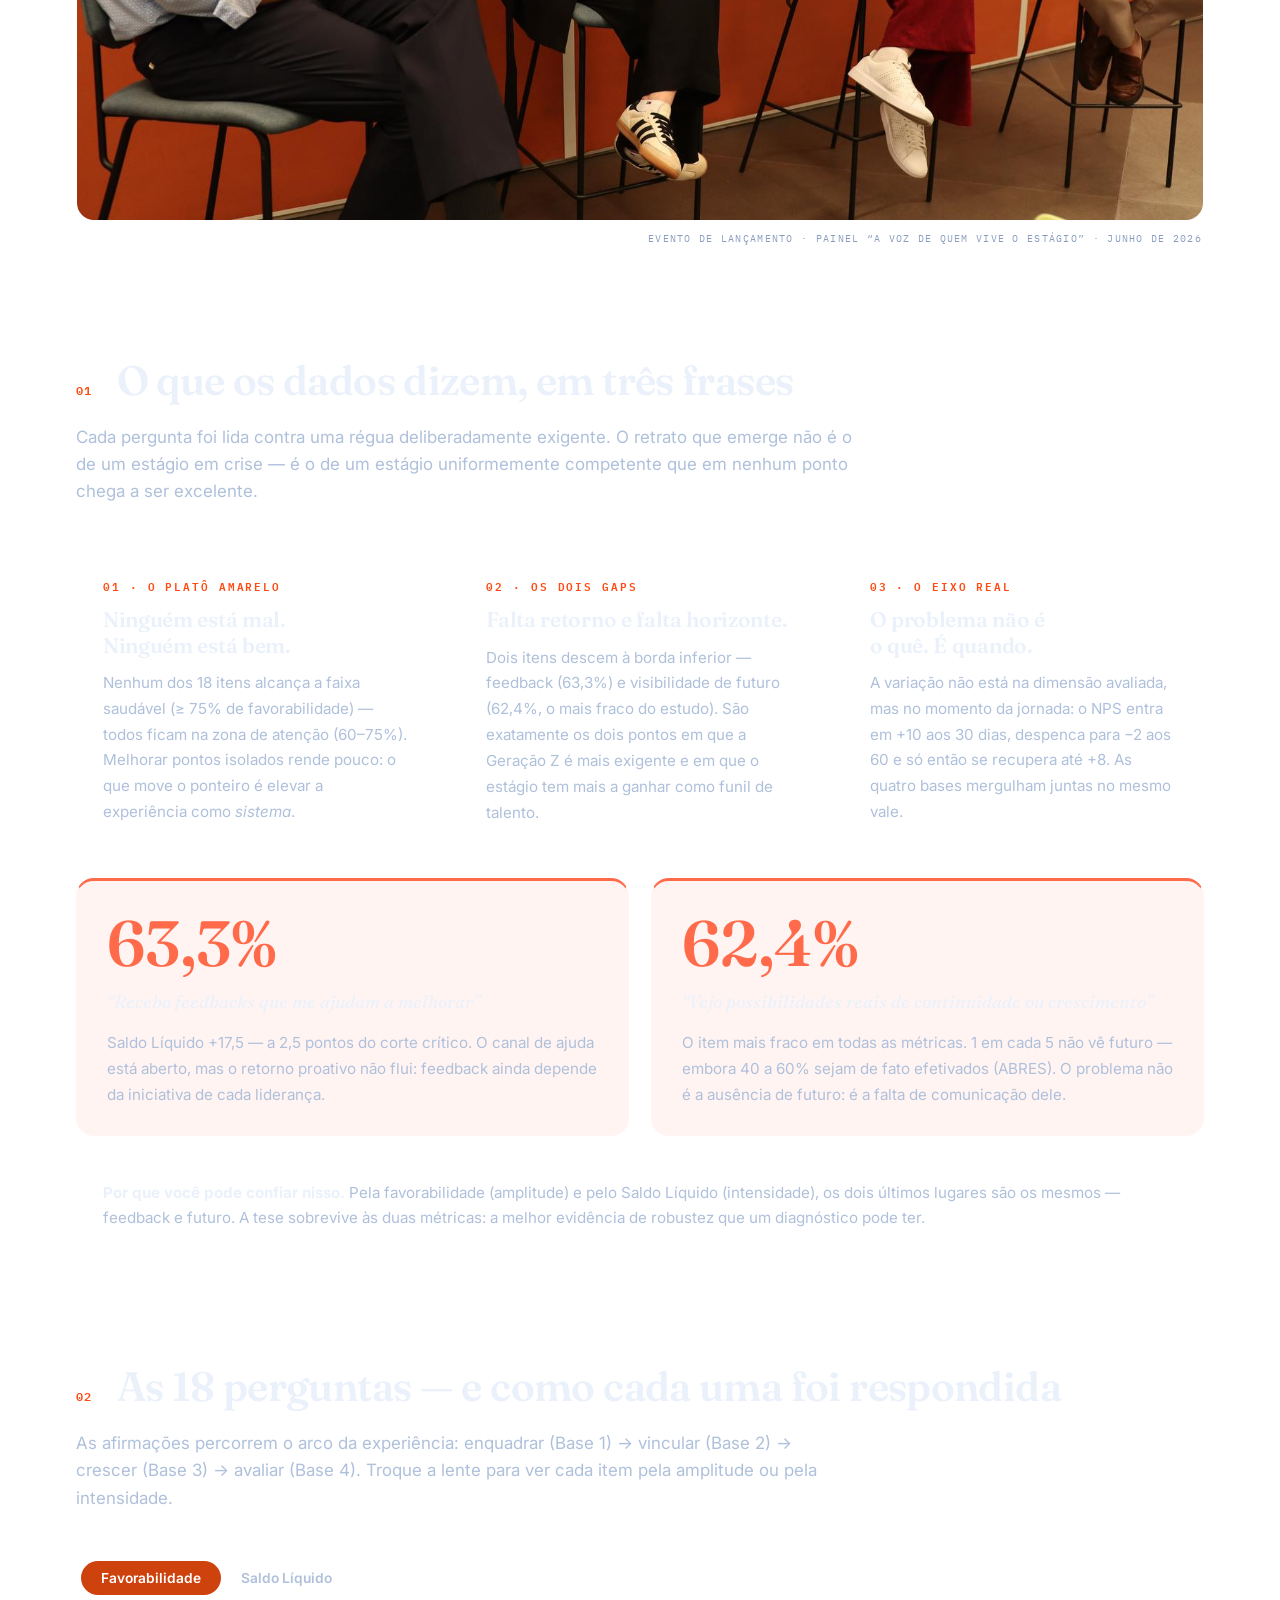
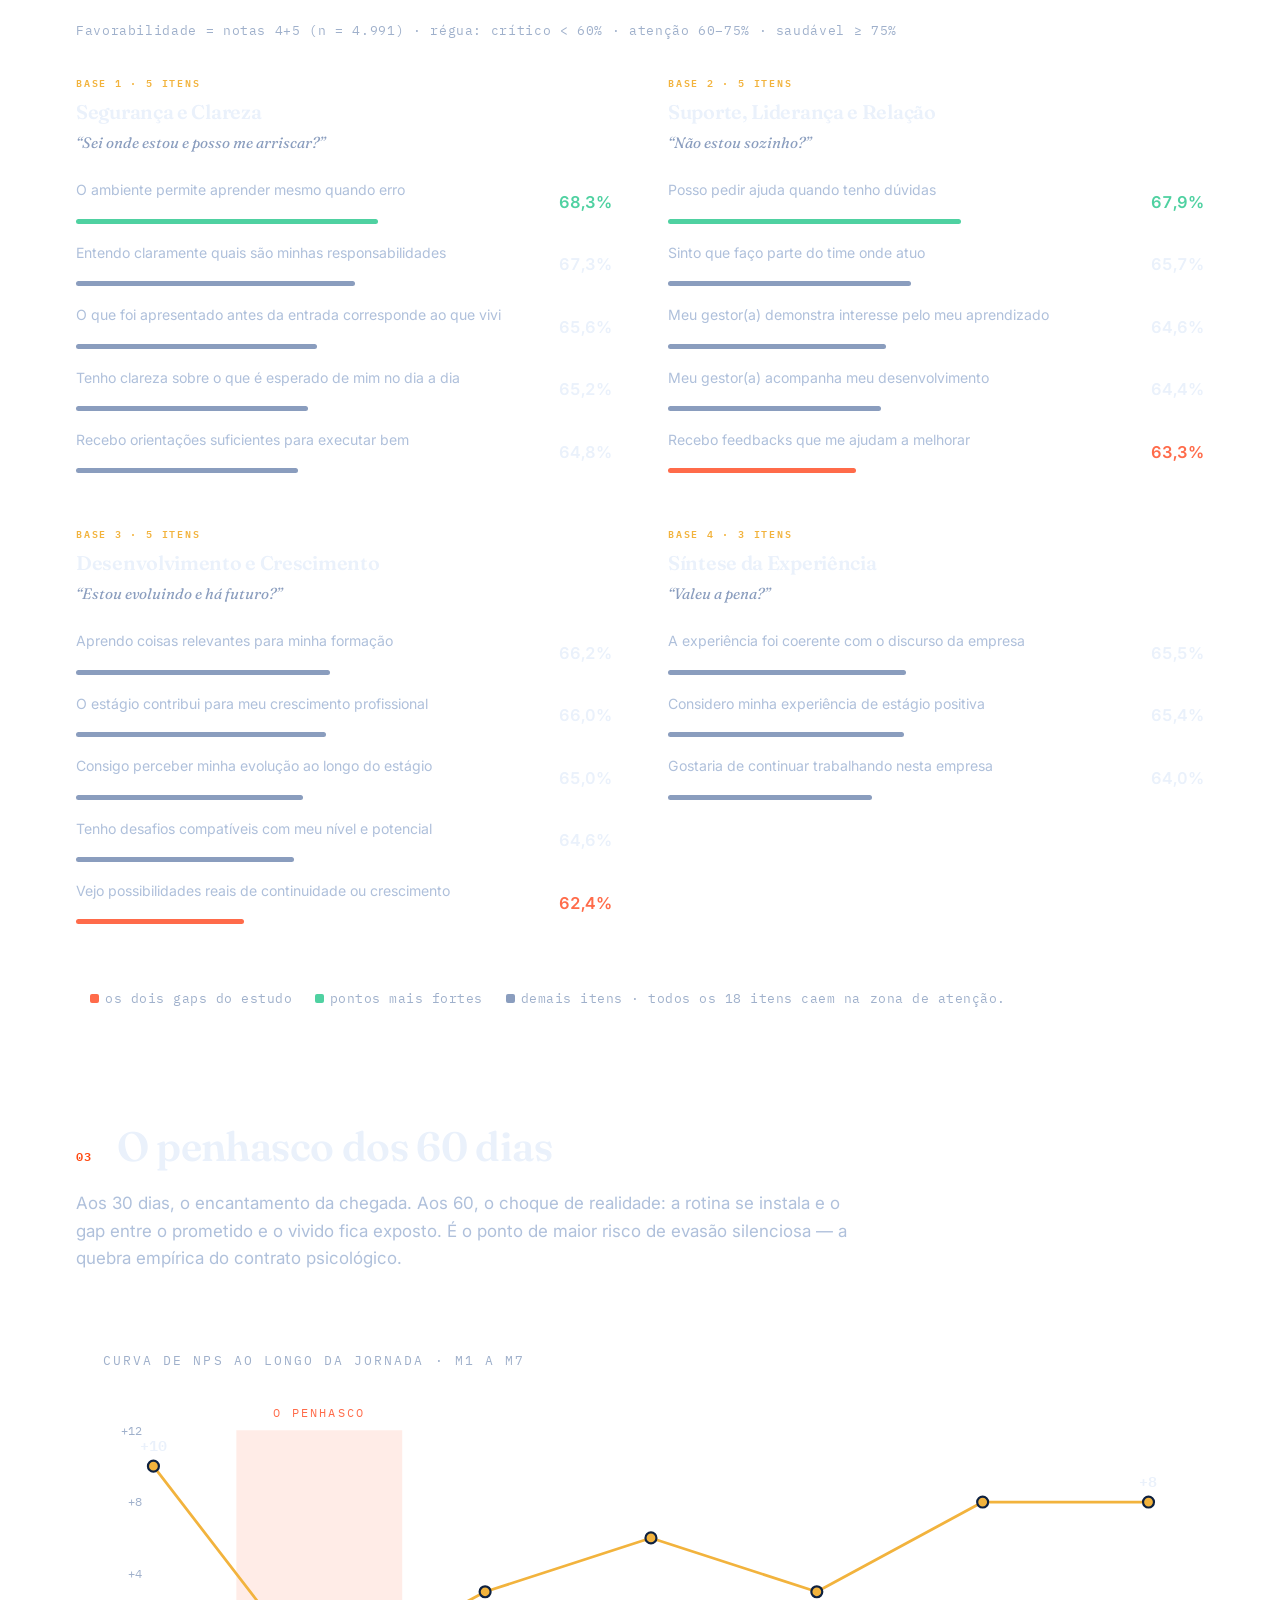
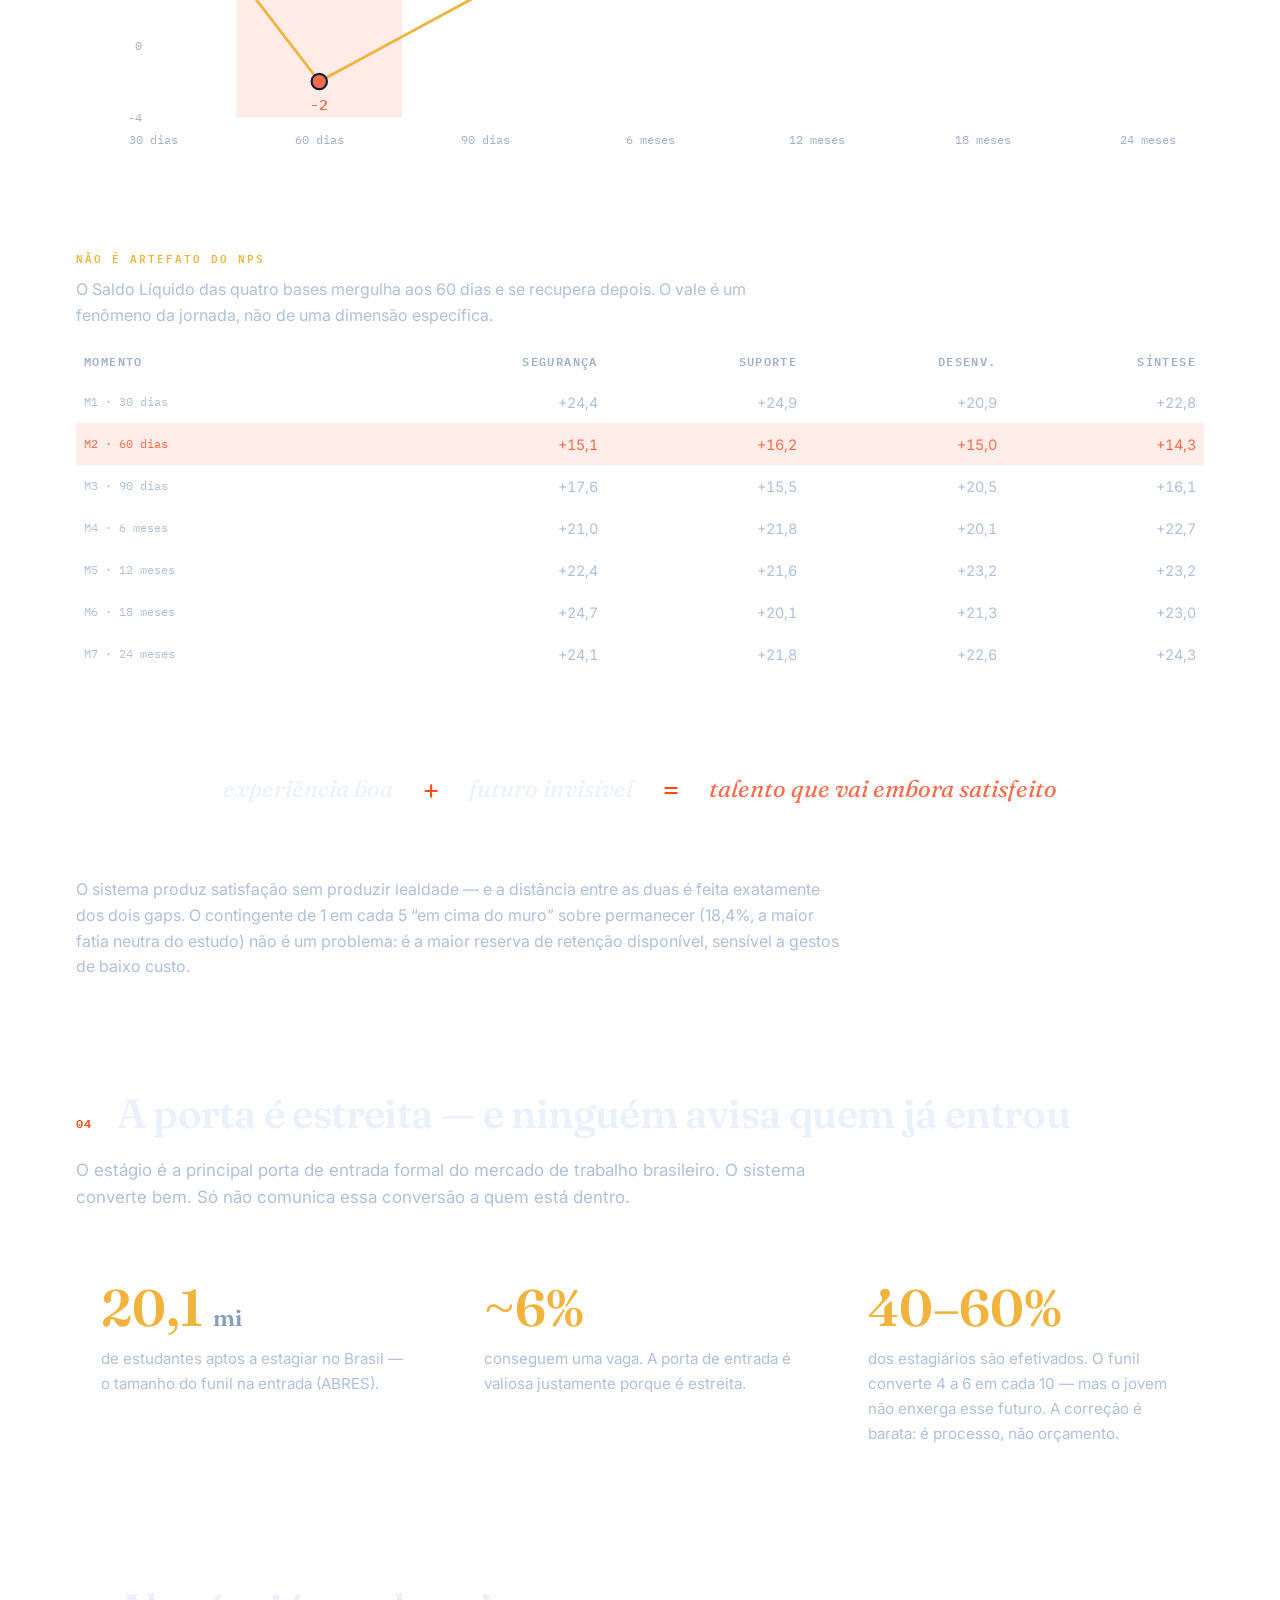
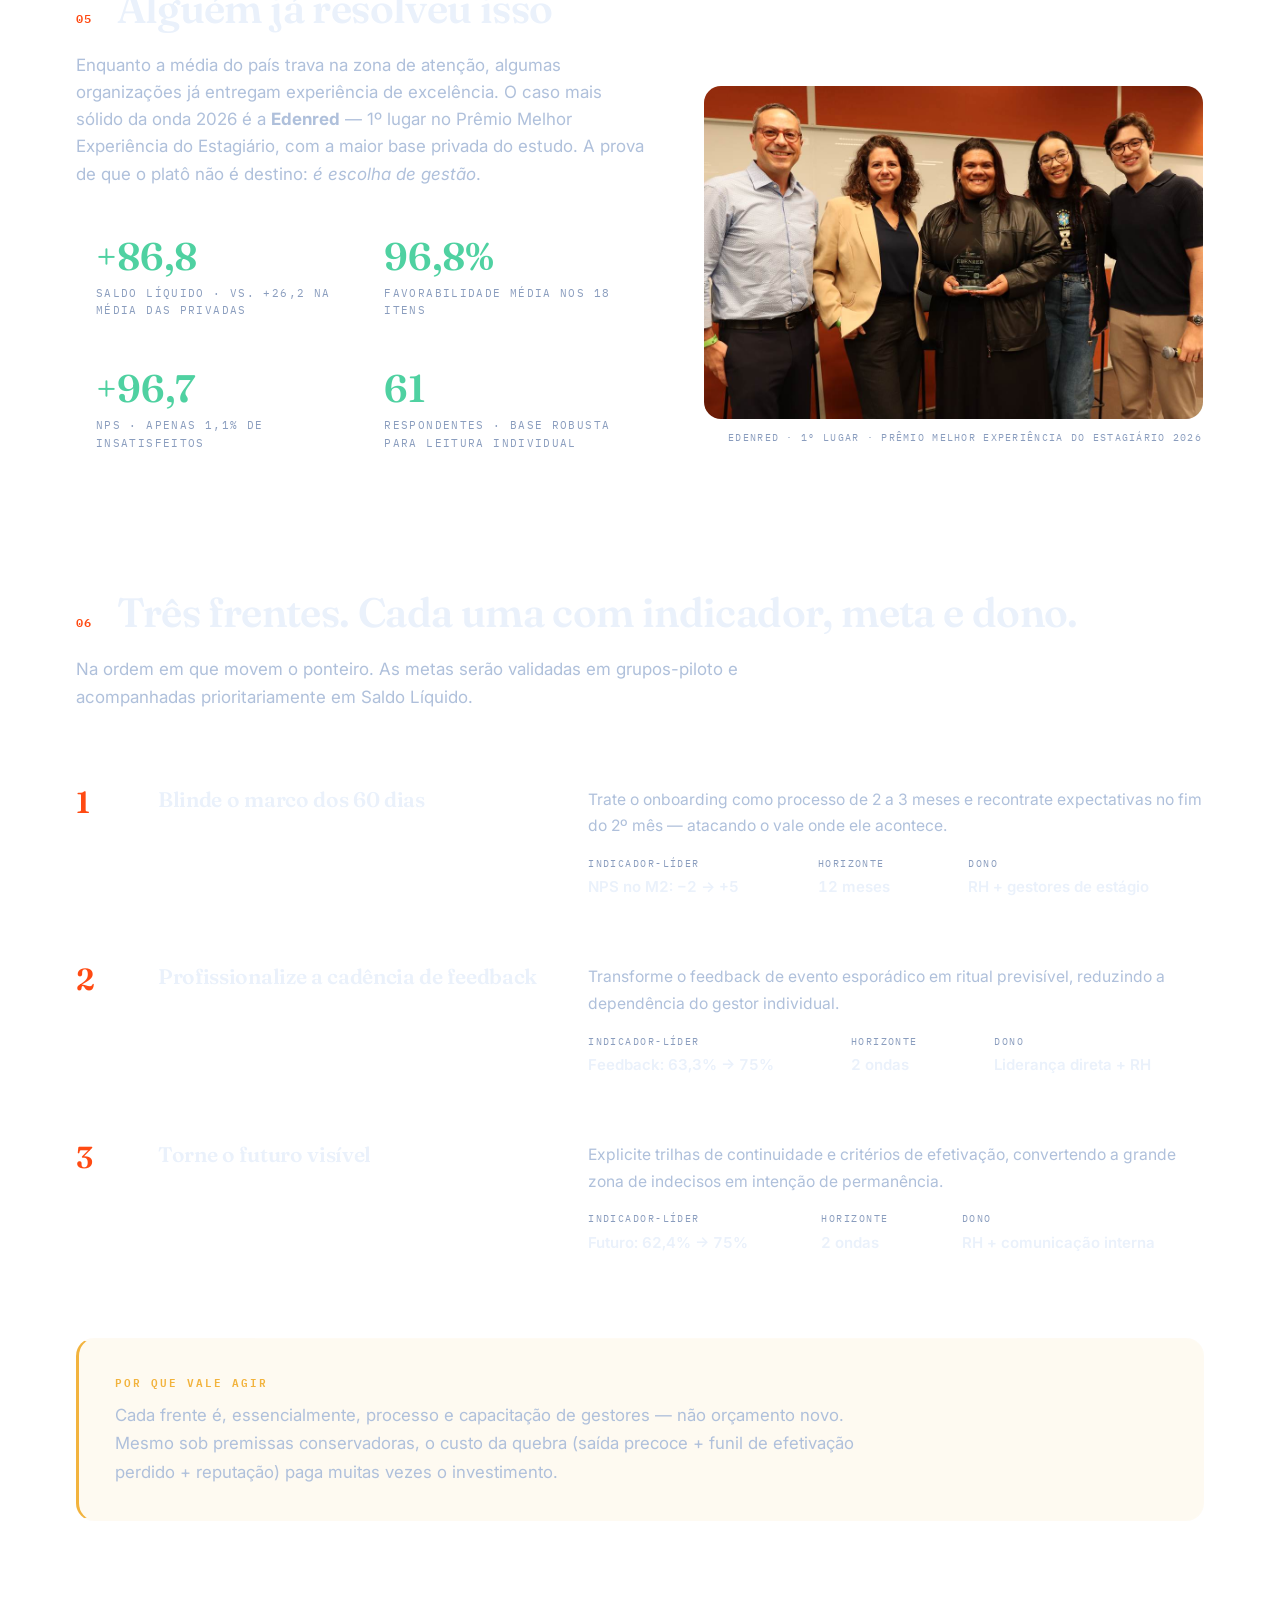
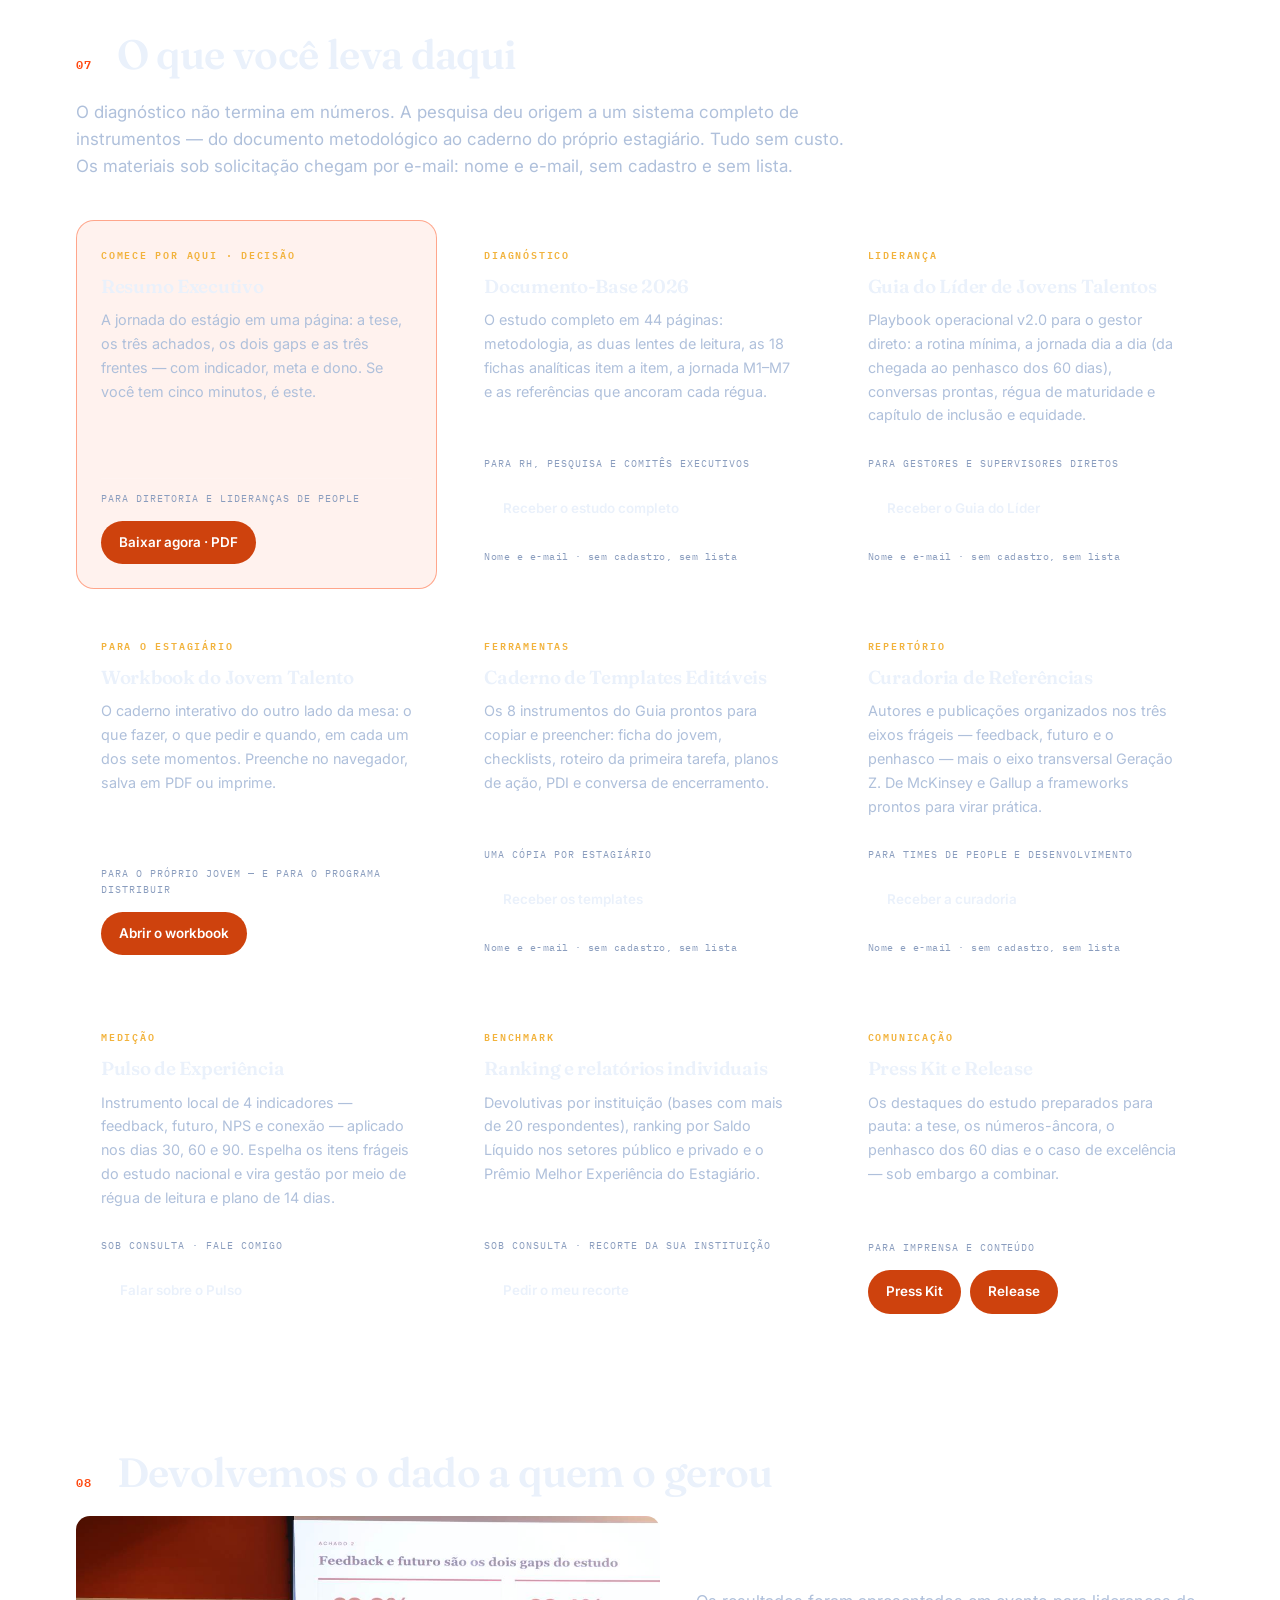
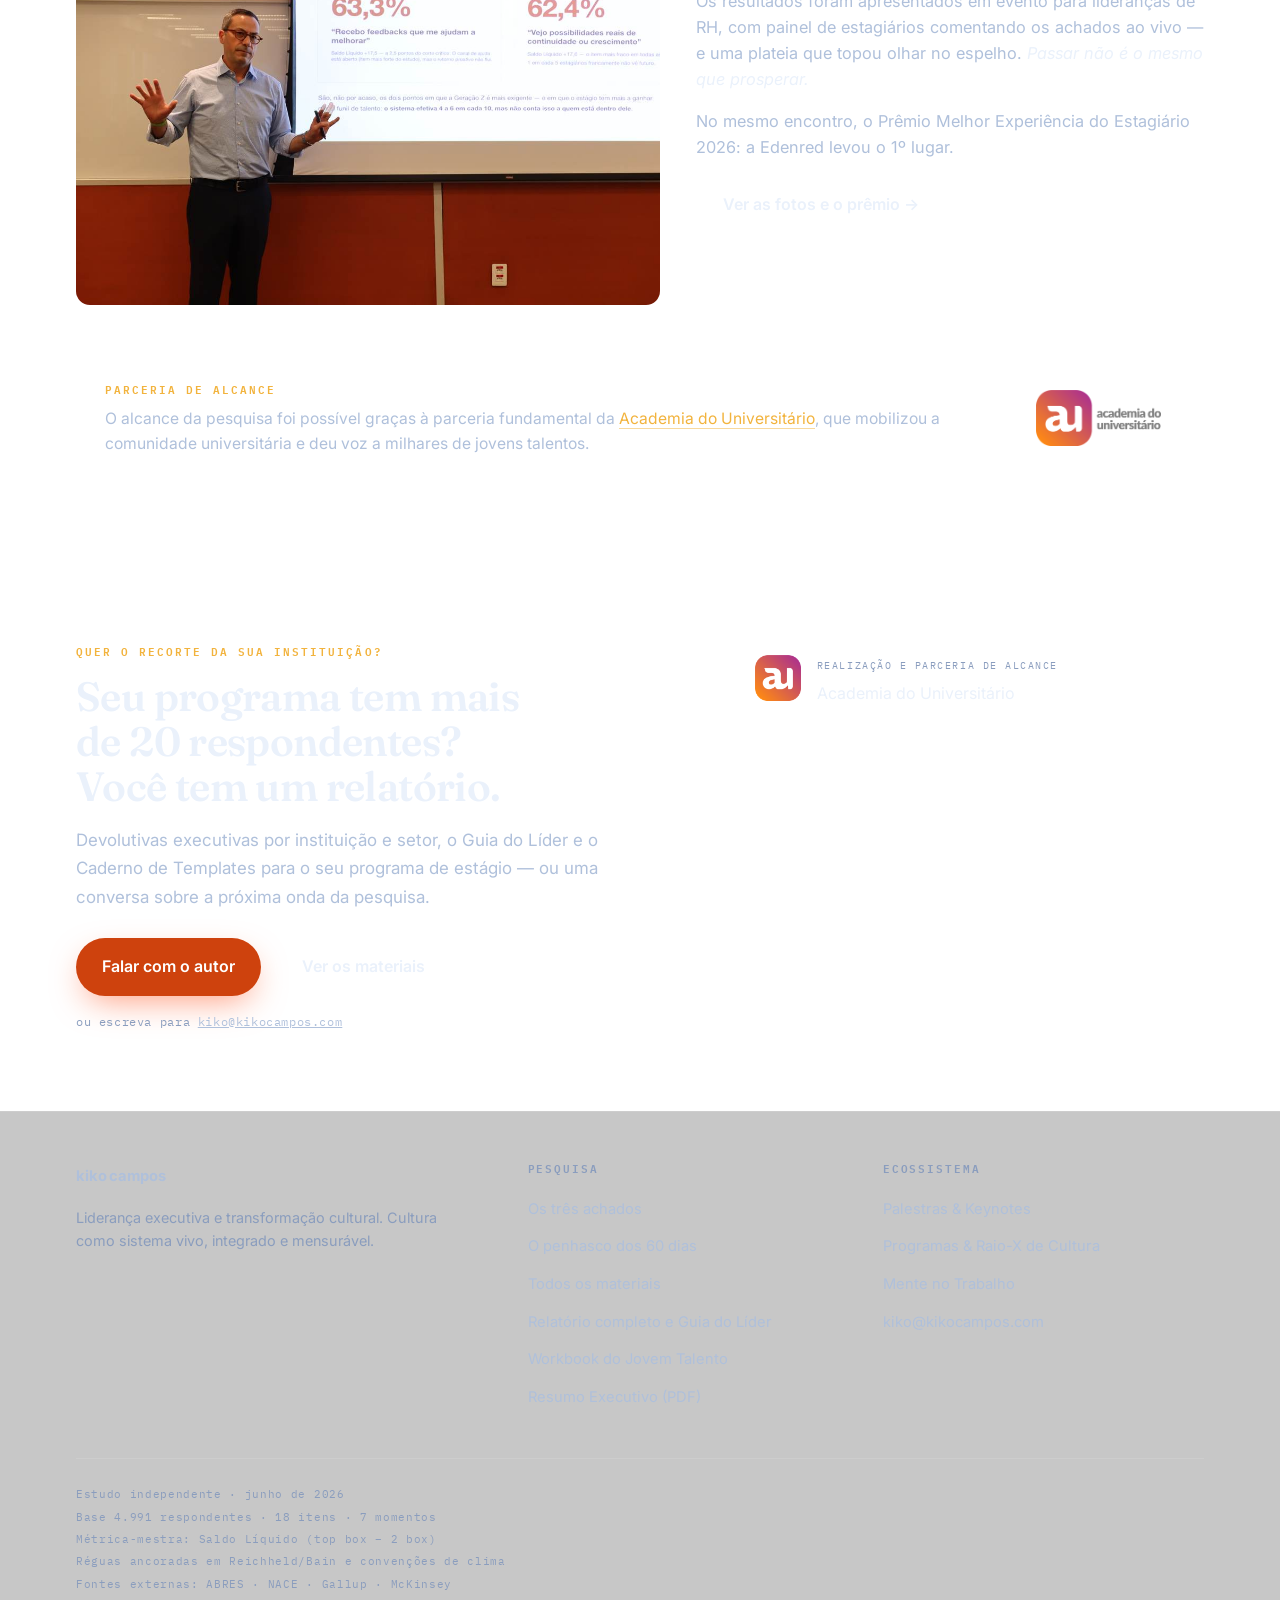
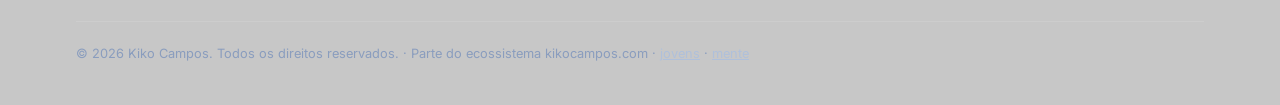
==== commit ddf7eee9: "Recertificação: rótulos de gráfico sem colisão, quebras e respiros Co-Authored-By: Claude Opus 5.5 <" ====
--- a/index.html
+++ b/index.html
@@ -297,7 +297,7 @@
 
   /* certificação 25/10 */
   .vale-table th{font-size:.72rem!important;color:#9FB0CB!important}
-  .chart-title,.lens-sub{font-size:.74rem!important;color:#9FB0CB!important}
+  .chart-title,.lens-sub,.regua{font-size:.8rem!important;color:#9FB0CB!important}
   .au-logo img{background:#fff;border-radius:12px;padding:10px 14px;box-sizing:content-box}
   h1,h2,h3{text-wrap:balance}
   @media(max-width:600px){.vale-table{font-size:.82rem}.vale-table td,.vale-table th{padding:8px 4px}.vale-table td:first-child{white-space:nowrap;font-size:.7rem}.vale-table th{font-size:.6rem!important;letter-spacing:.06em}}
@@ -705,7 +705,7 @@
   let s='<svg id="npssvg" viewBox="0 0 '+W+' '+H+'" style="width:100%;height:auto" role="img" aria-label="Curva de NPS ao longo da jornada: começa em mais 10 aos 30 dias, cai para menos 2 aos 60 dias e se recupera até mais 8 aos 24 meses.">';
   [-4,0,4,8,12].forEach(g=>{
     s+='<line x1="'+P.l+'" y1="'+ys(g)+'" x2="'+(W-P.r)+'" y2="'+ys(g)+'" stroke="'+(g===0?'rgba(255,255,255,.30)':'rgba(255,255,255,.10)')+'" stroke-width="1"/>';
-    s+='<text x="'+(P.l-10)+'" y="'+(ys(g)+4)+'" text-anchor="end" font-size="'+FS+'" fill="#9FB0CB">'+(g>0?'+':'')+g+'</text>';
+    s+='<text x="'+(P.l-10)+'" y="'+(ys(g)+4)+'" text-anchor="end" font-size="'+FS+'" fill="#9FB0CB">'+((MOB&&g===12)?'':(g>0?'+':'')+g)+'</text>';
   });
   s+='<rect x="'+(xs(0.5))+'" y="'+P.t+'" width="'+(xs(1.5)-xs(0.5))+'" height="'+(H-P.t-P.b)+'" fill="rgba(255,107,74,.13)"/>';
   s+='<text x="'+xs(1)+'" y="'+(P.t-12)+'" text-anchor="middle" font-size="'+FS+'" letter-spacing="2" fill="#FF6B4A">O PENHASCO</text>';
@@ -715,7 +715,7 @@
     const hot=i===1;
     s+='<circle cx="'+pts[i][0]+'" cy="'+pts[i][1]+'" r="'+(hot?7:5)+'" fill="'+(hot?'#FF6B4A':'#F2B33D')+'" stroke="#0E2140" stroke-width="2"/>';
     if(i===0||i===1||i===NPS.length-1){
-      s+='<text x="'+pts[i][0]+'" y="'+(pts[i][1]+(d.v<0?26:-14))+'" text-anchor="middle" font-size="'+FB+'" font-weight="600" fill="'+(hot?'#FF6B4A':'#EAF1FB')+'">'+(d.v>0?'+':'')+d.v+'</text>';
+      s+='<text x="'+pts[i][0]+'" y="'+(pts[i][1]+(d.v<0?(MOB?32:26):-14))+'" text-anchor="middle" font-size="'+FB+'" font-weight="600" fill="'+(hot?'#FF6B4A':'#EAF1FB')+'">'+(d.v>0?'+':'')+d.v+'</text>';
     }
     s+='<text x="'+pts[i][0]+'" y="'+(H-P.b+24)+'" text-anchor="middle" font-size="'+FS+'" fill="#9FB0CB">'+(MOB?SH[d.t]:d.t)+'</text>';
     s+='<rect class="hz" data-i="'+i+'" x="'+(pts[i][0]-((W-P.l-P.r)/(NPS.length-1))/2)+'" y="'+P.t+'" width="'+((W-P.l-P.r)/(NPS.length-1))+'" height="'+(H-P.t-P.b)+'" fill="transparent"/>';
